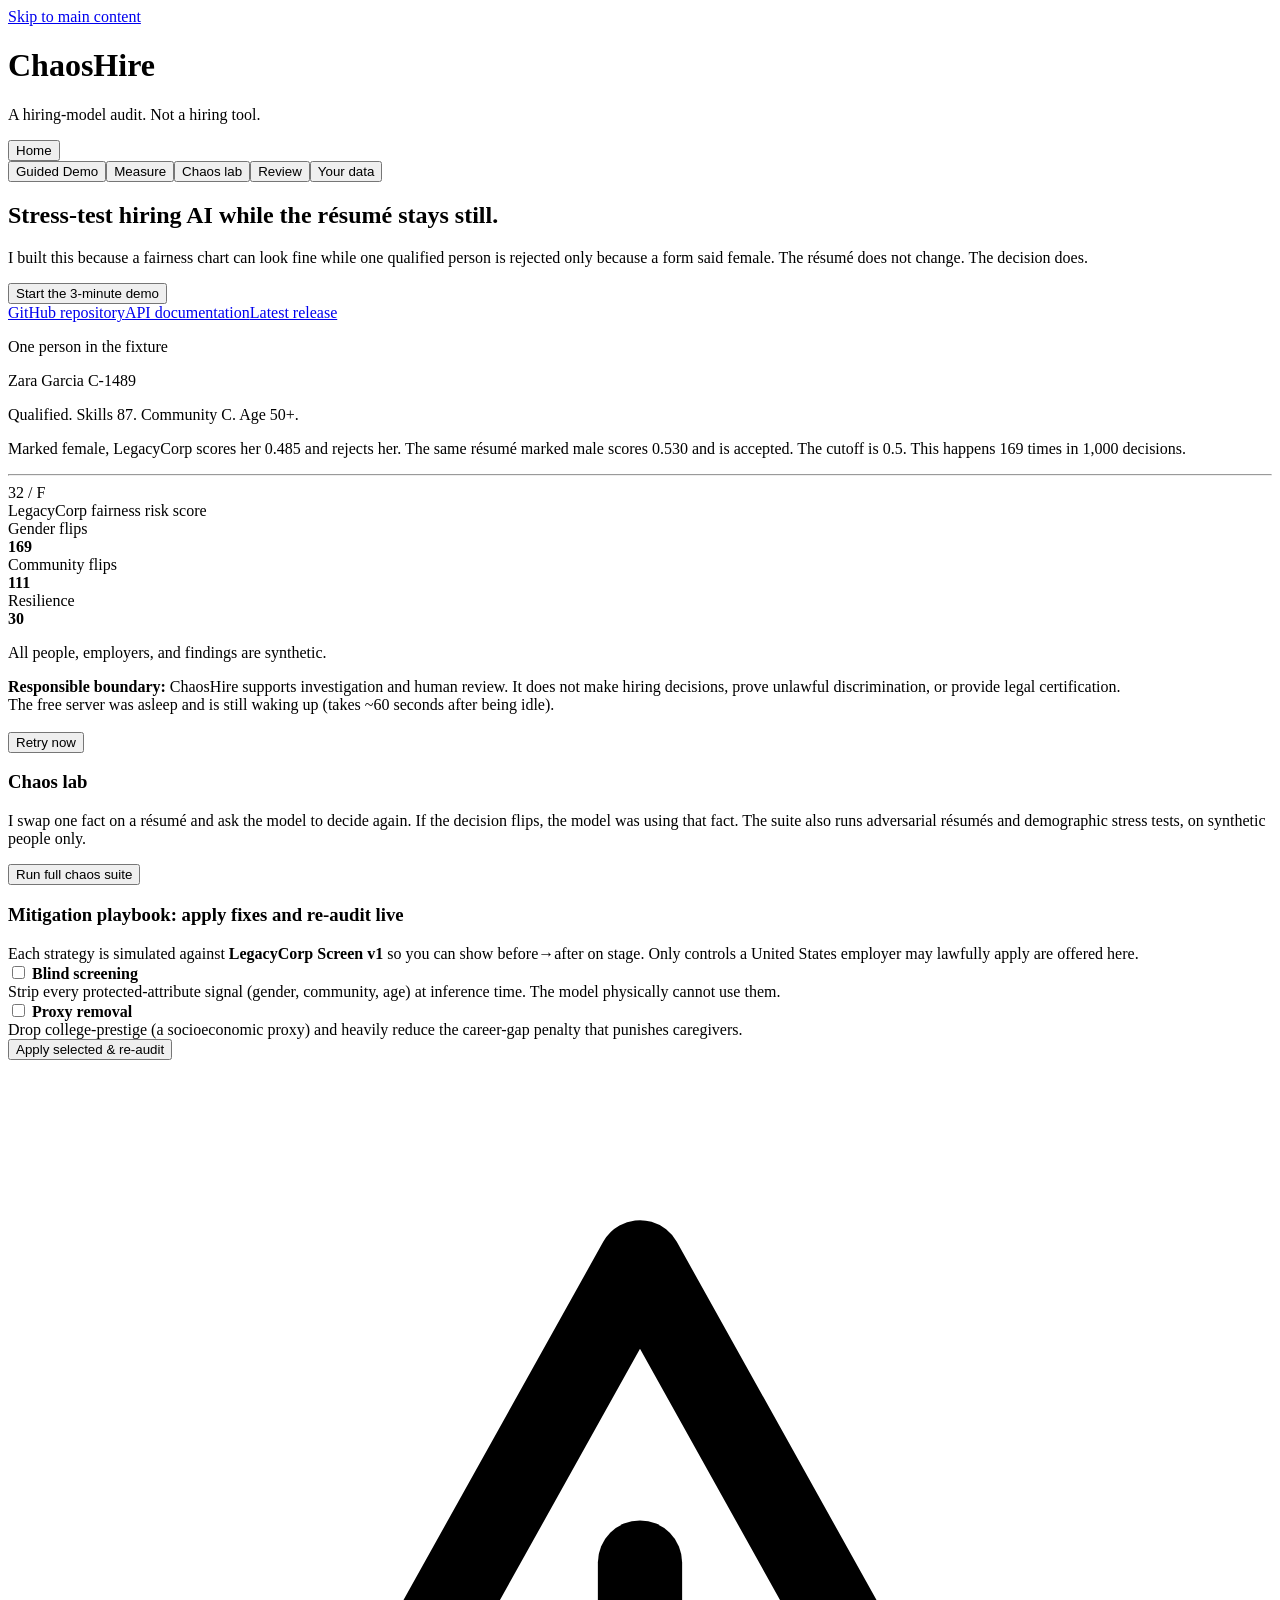
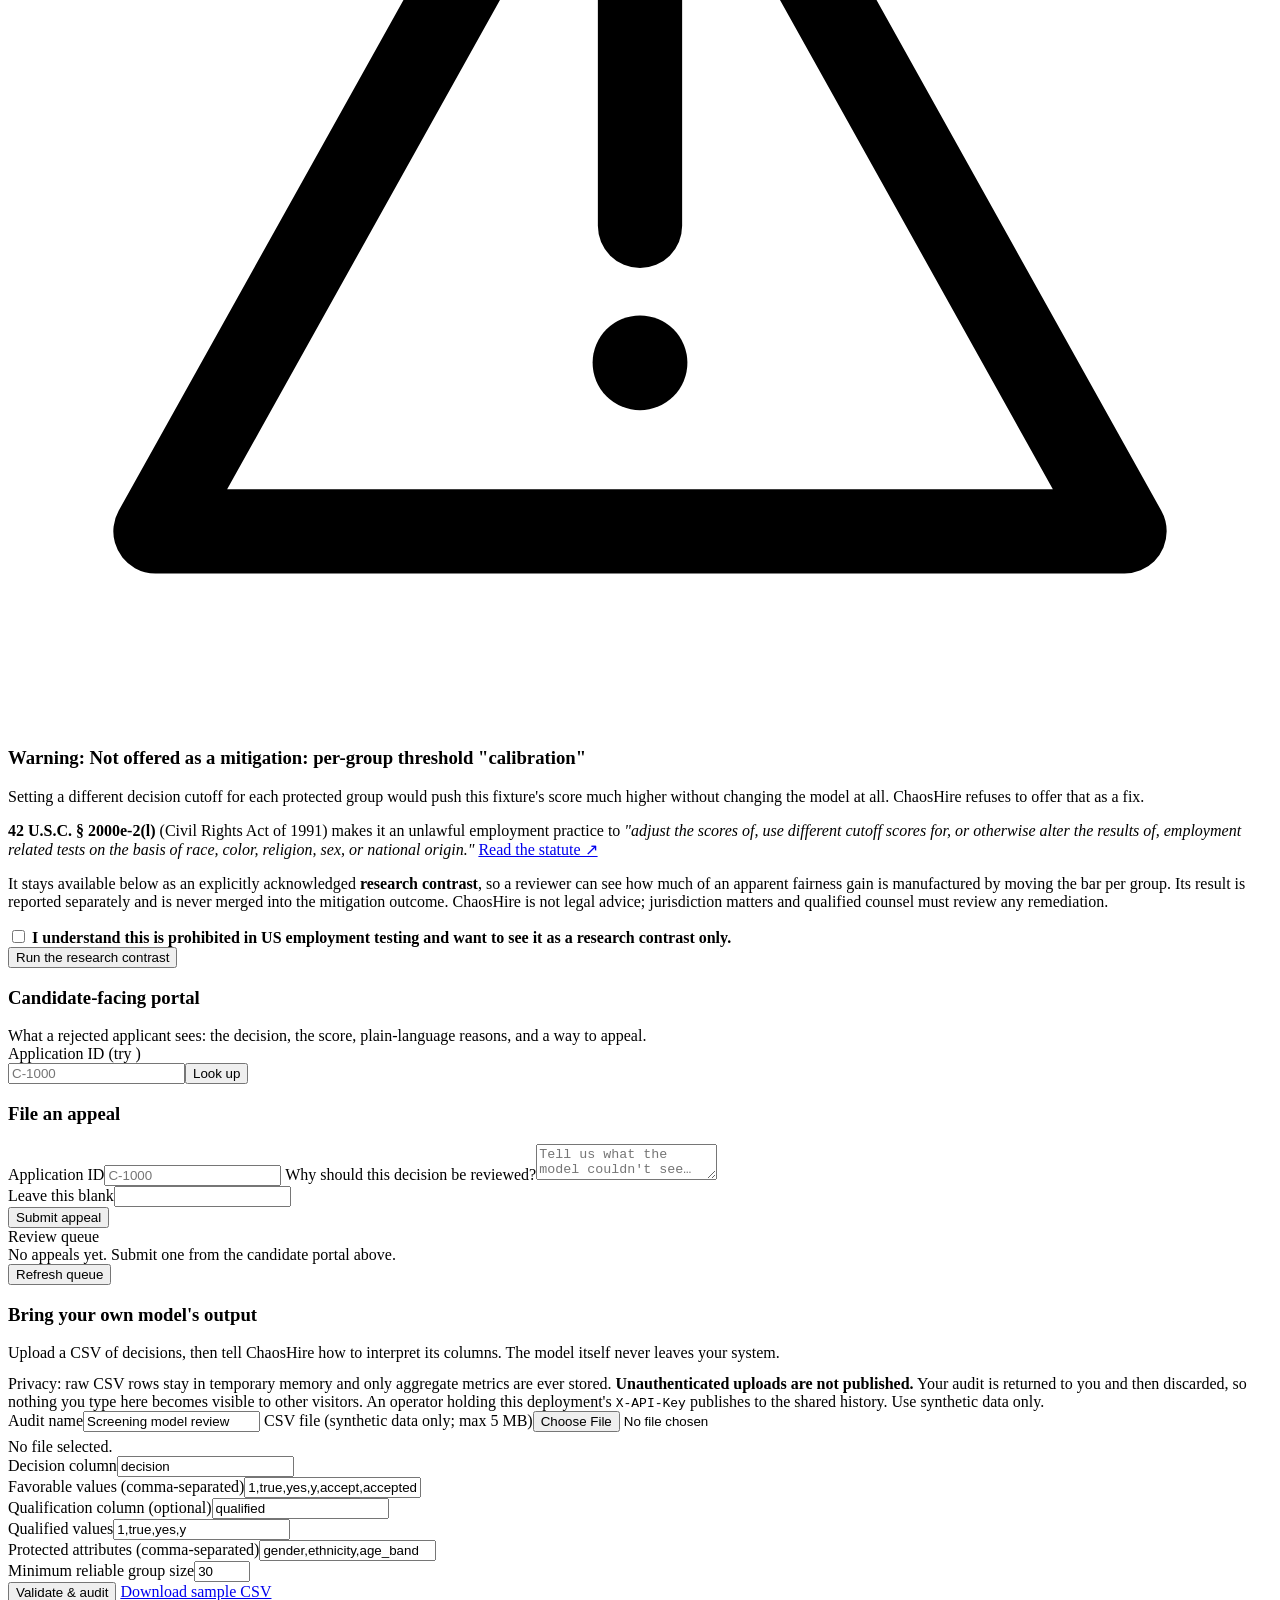
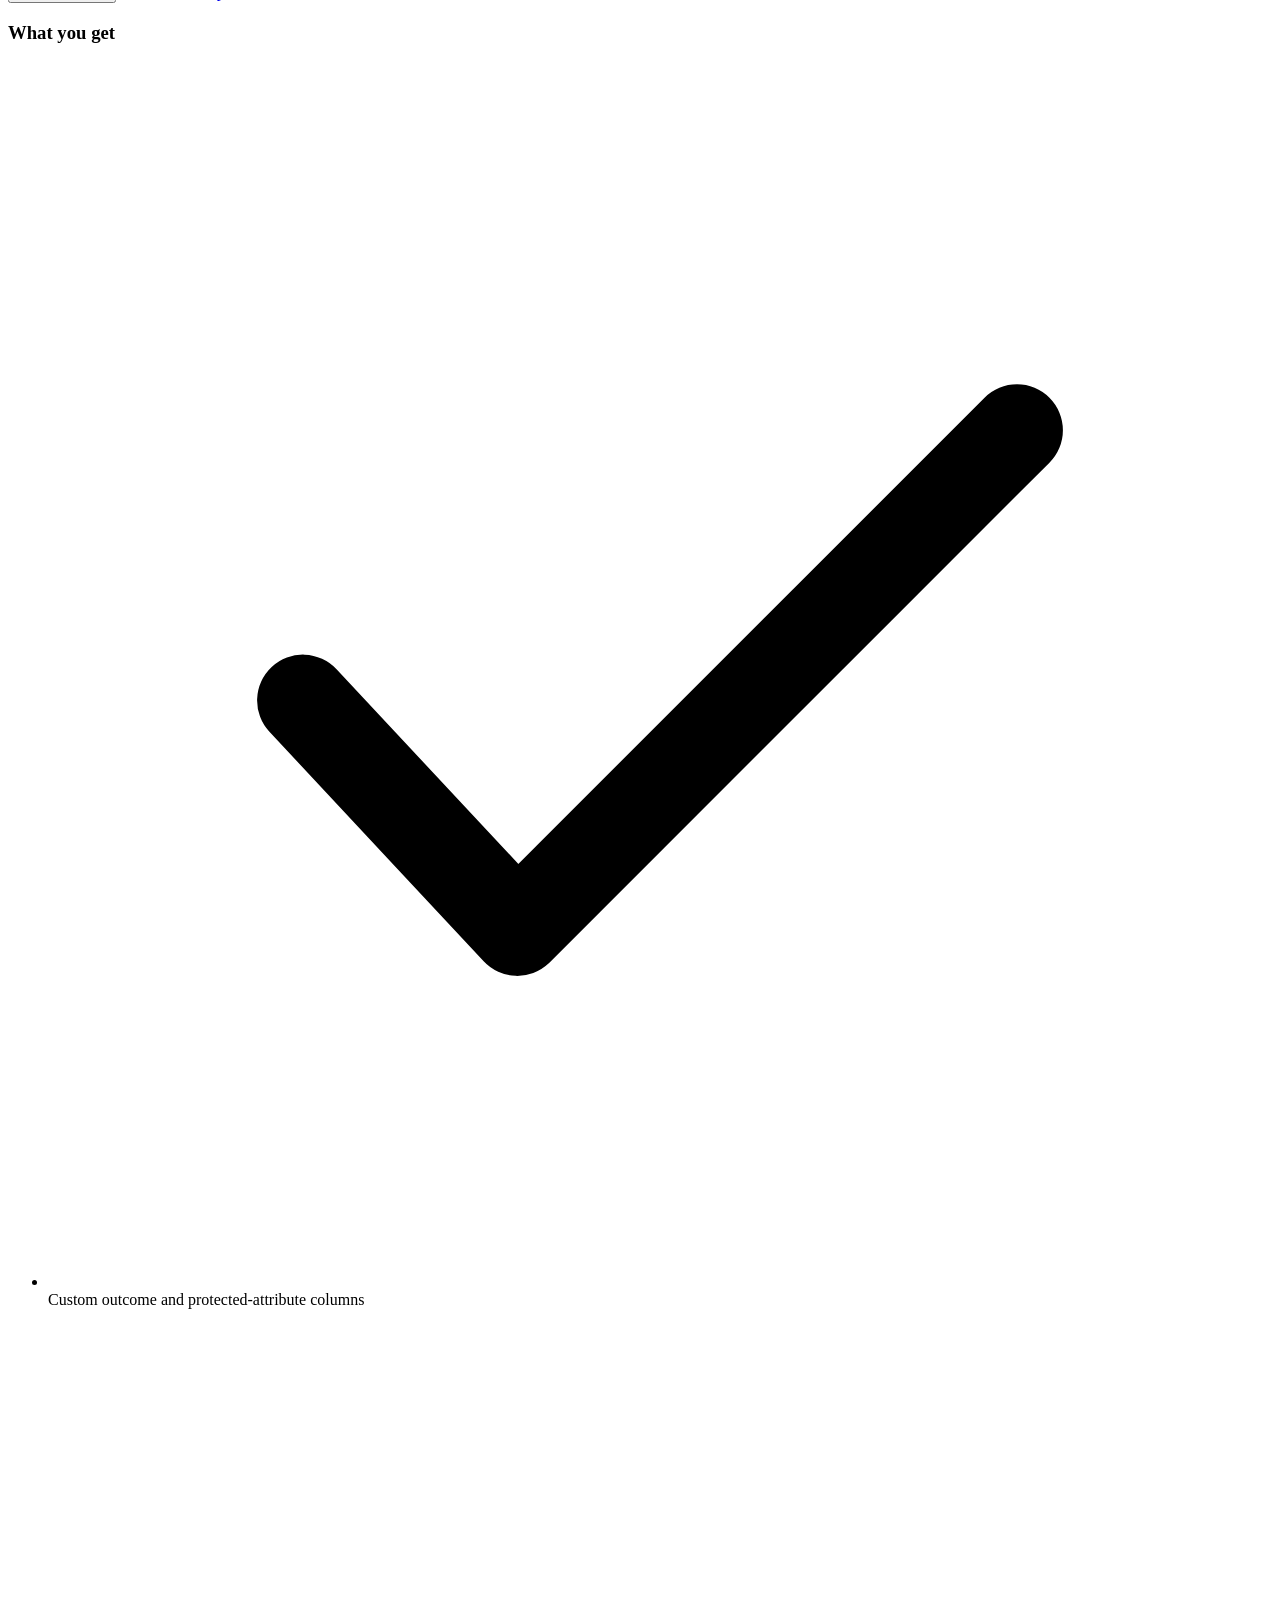
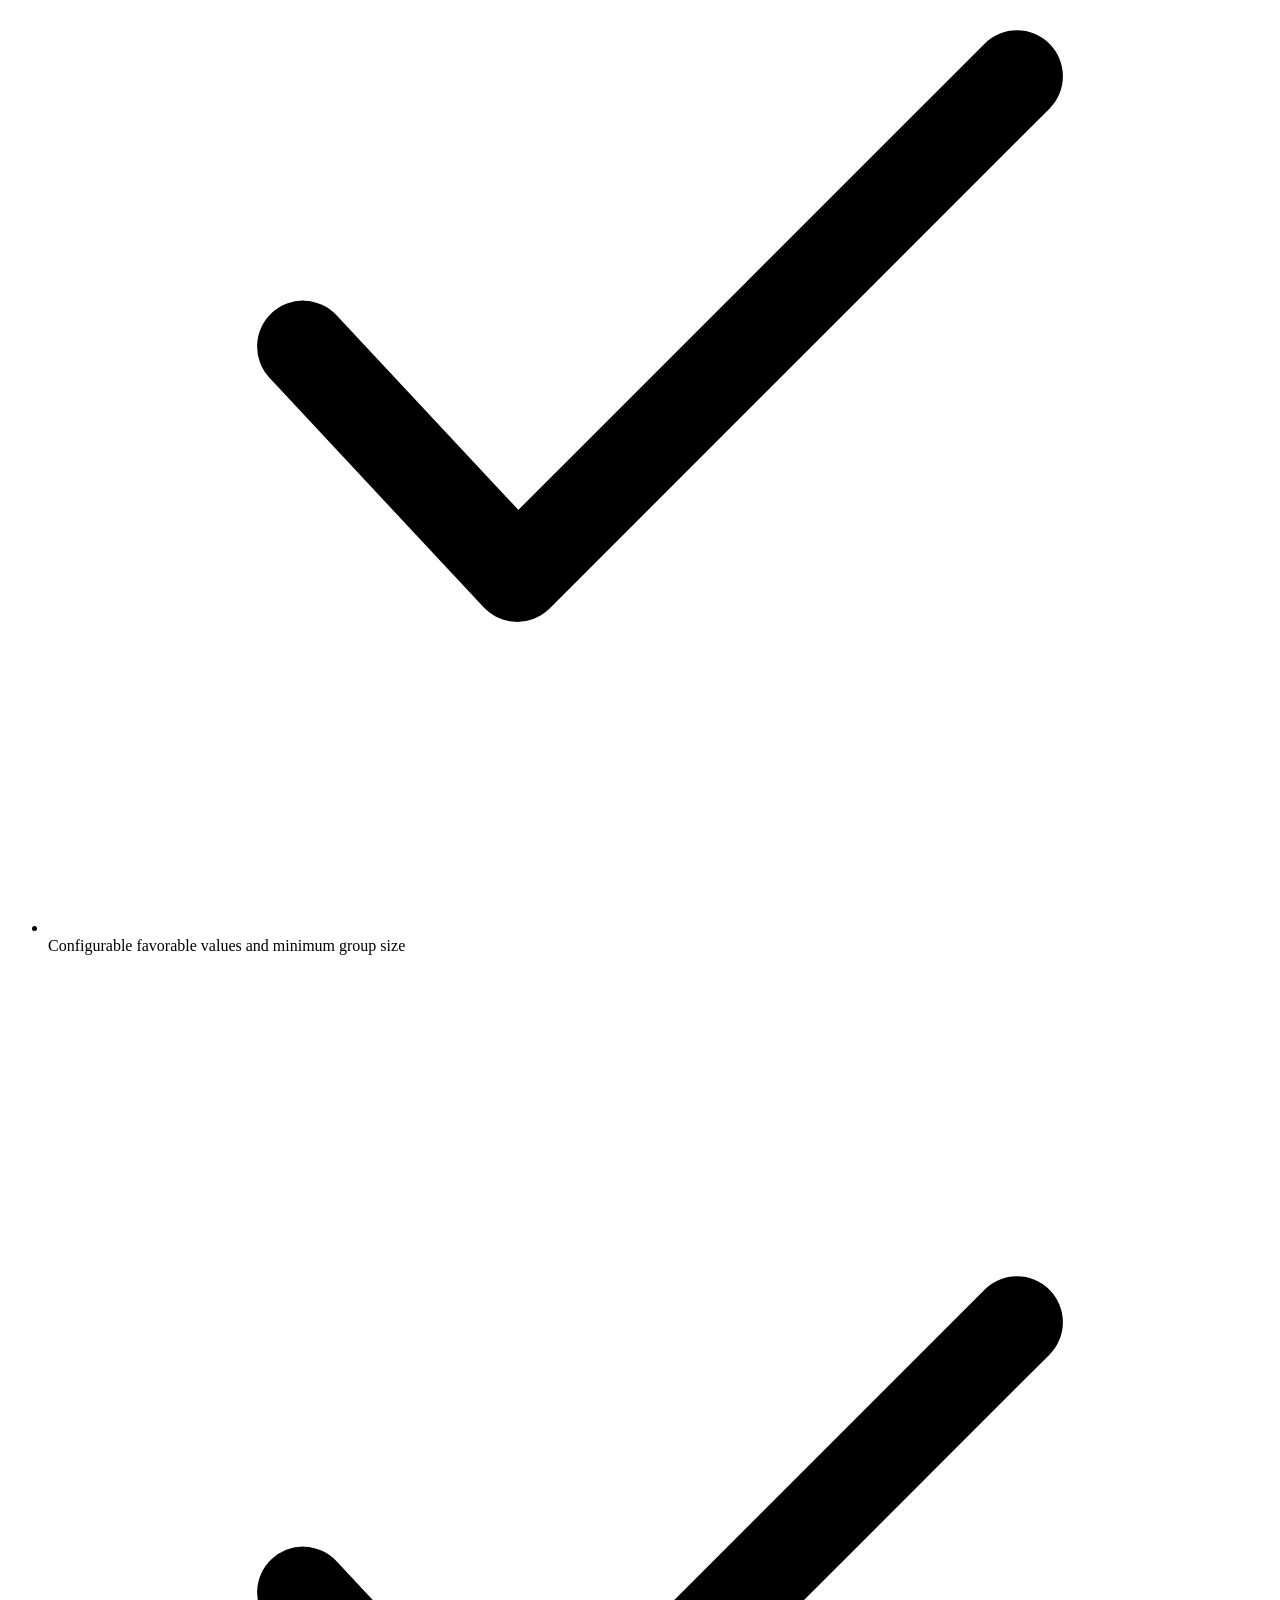
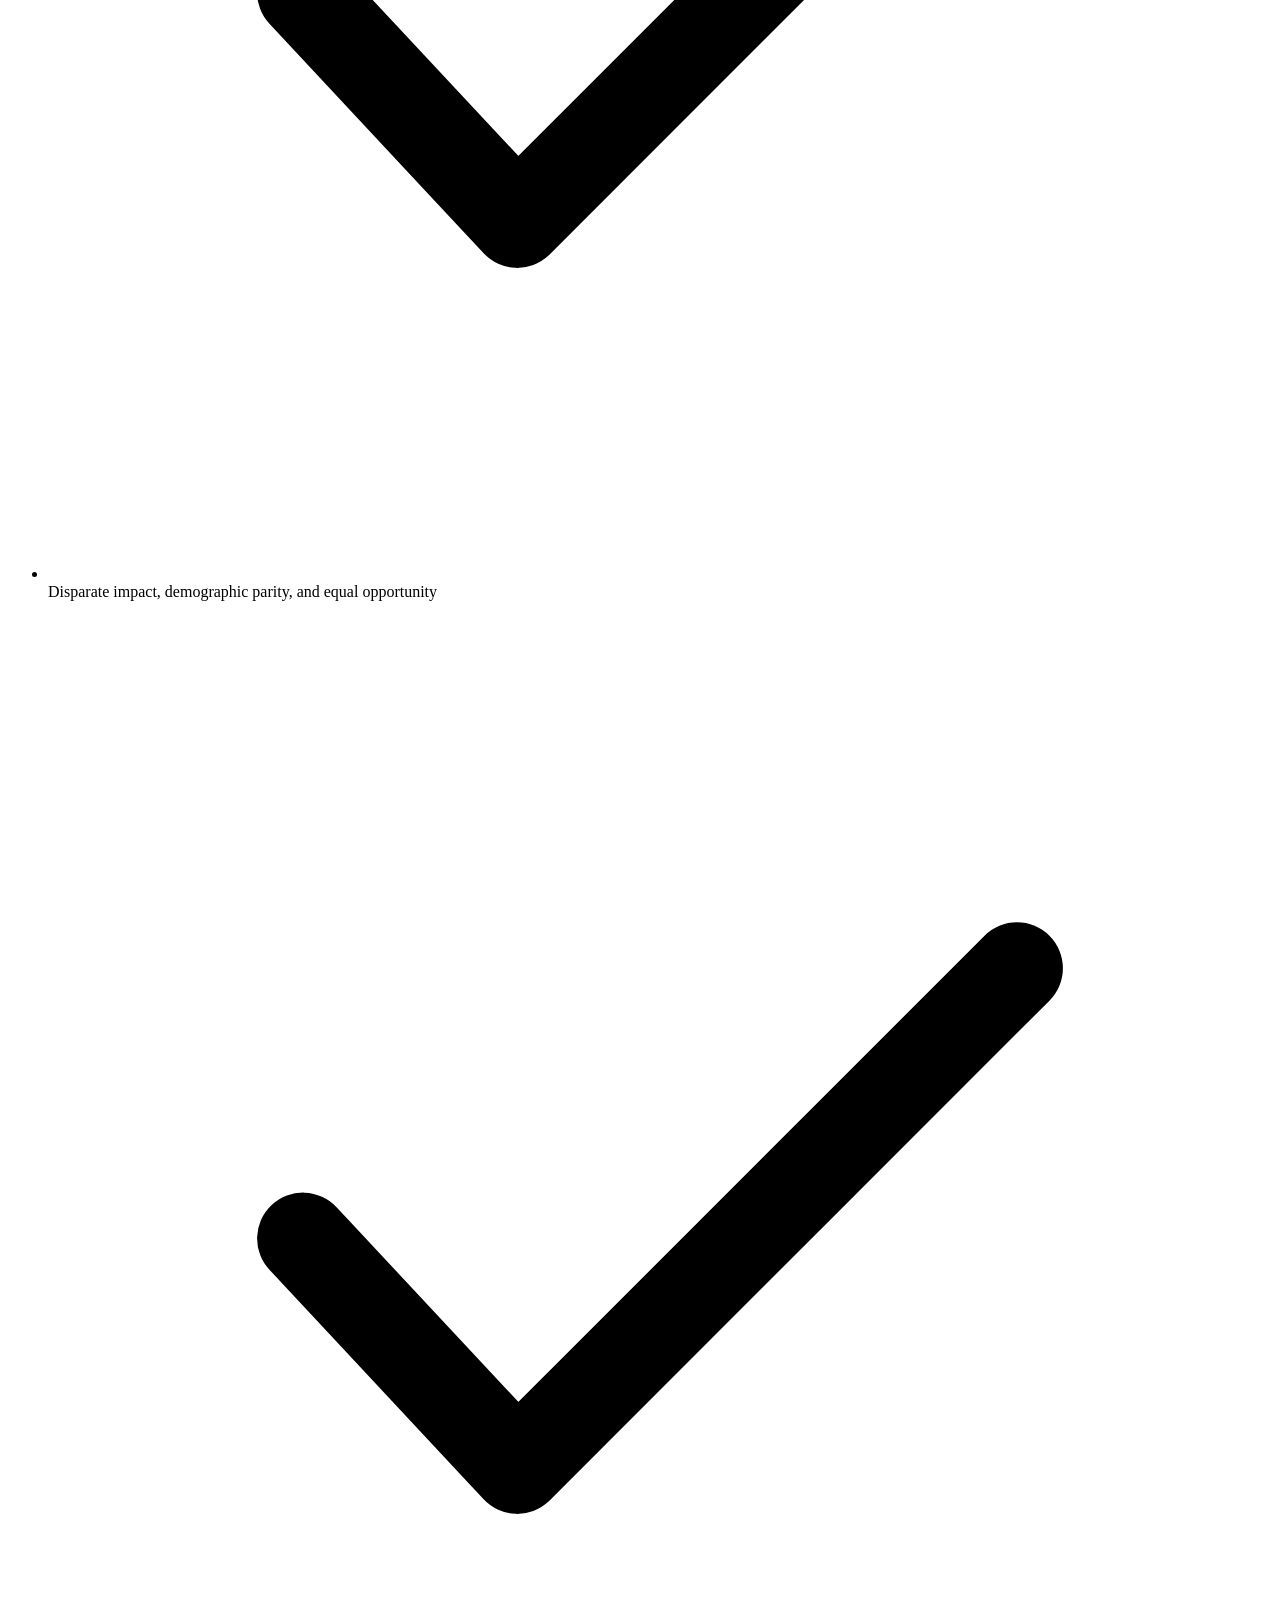
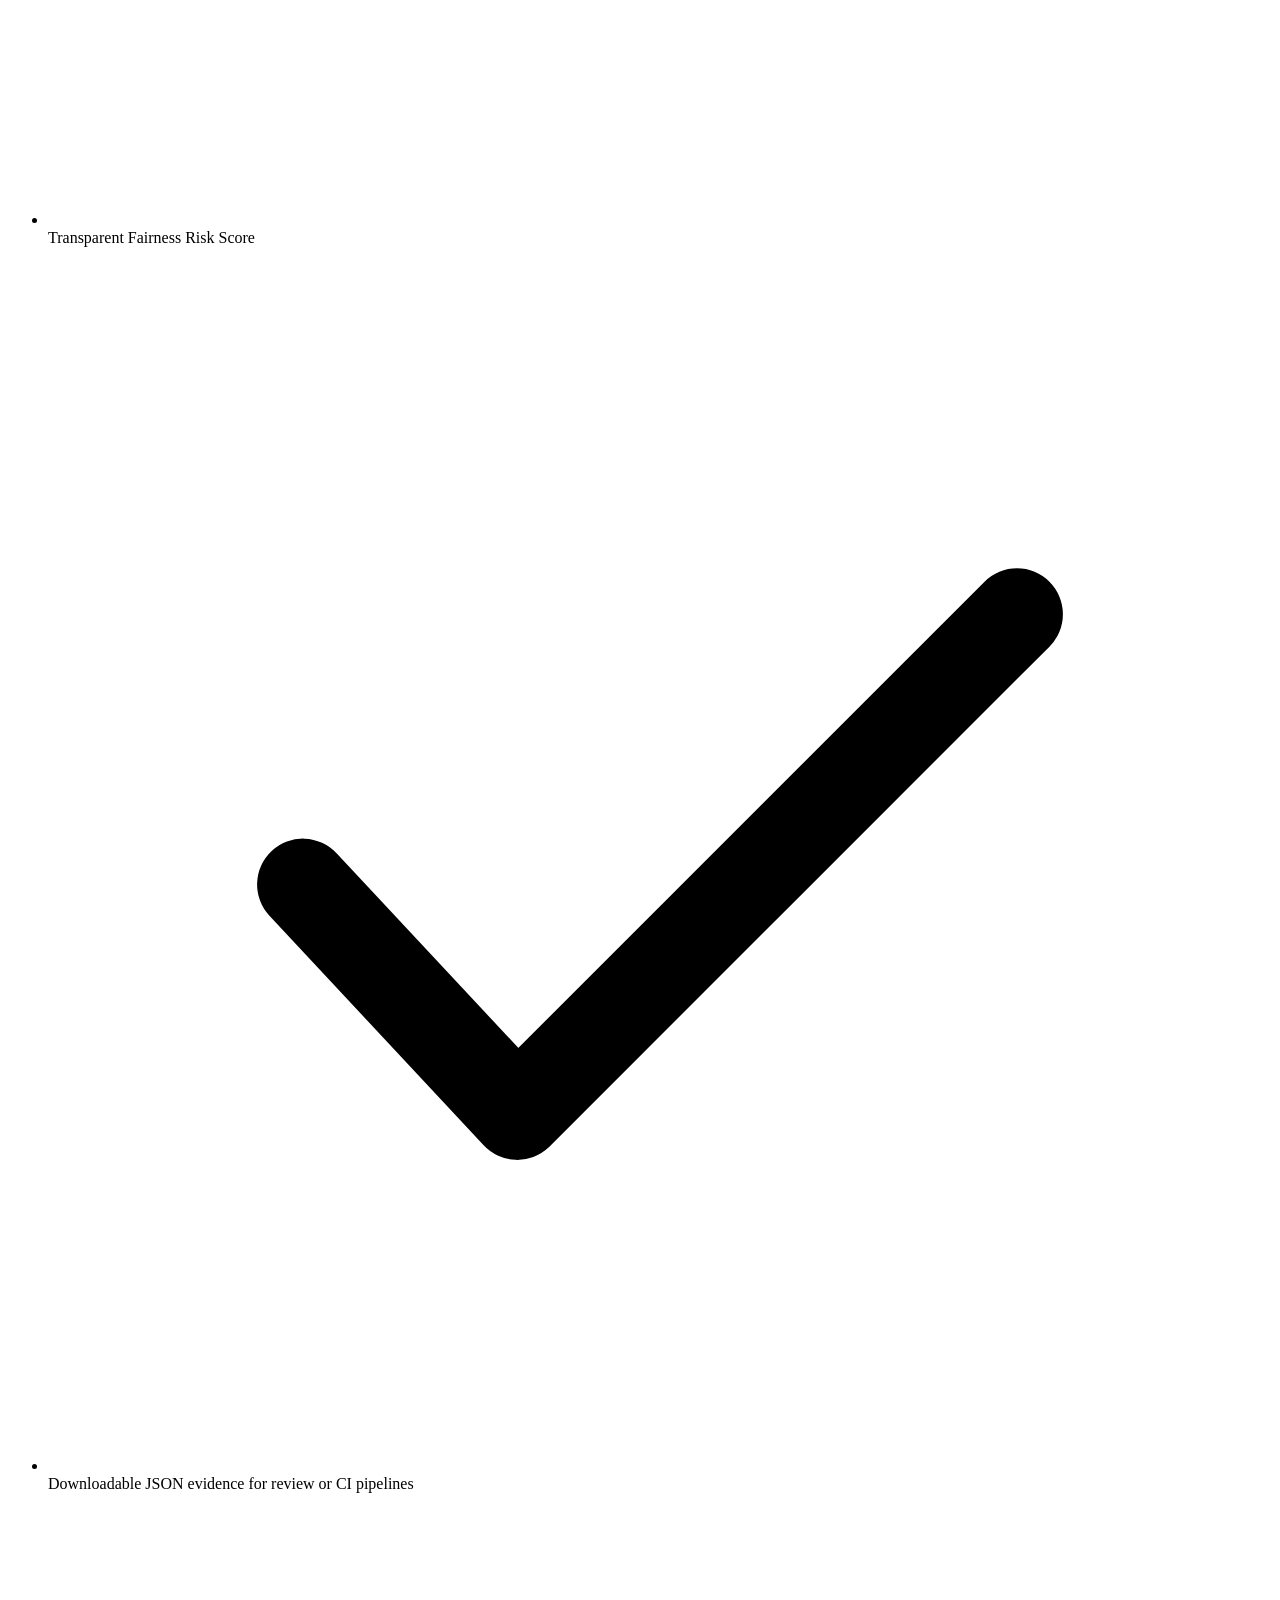
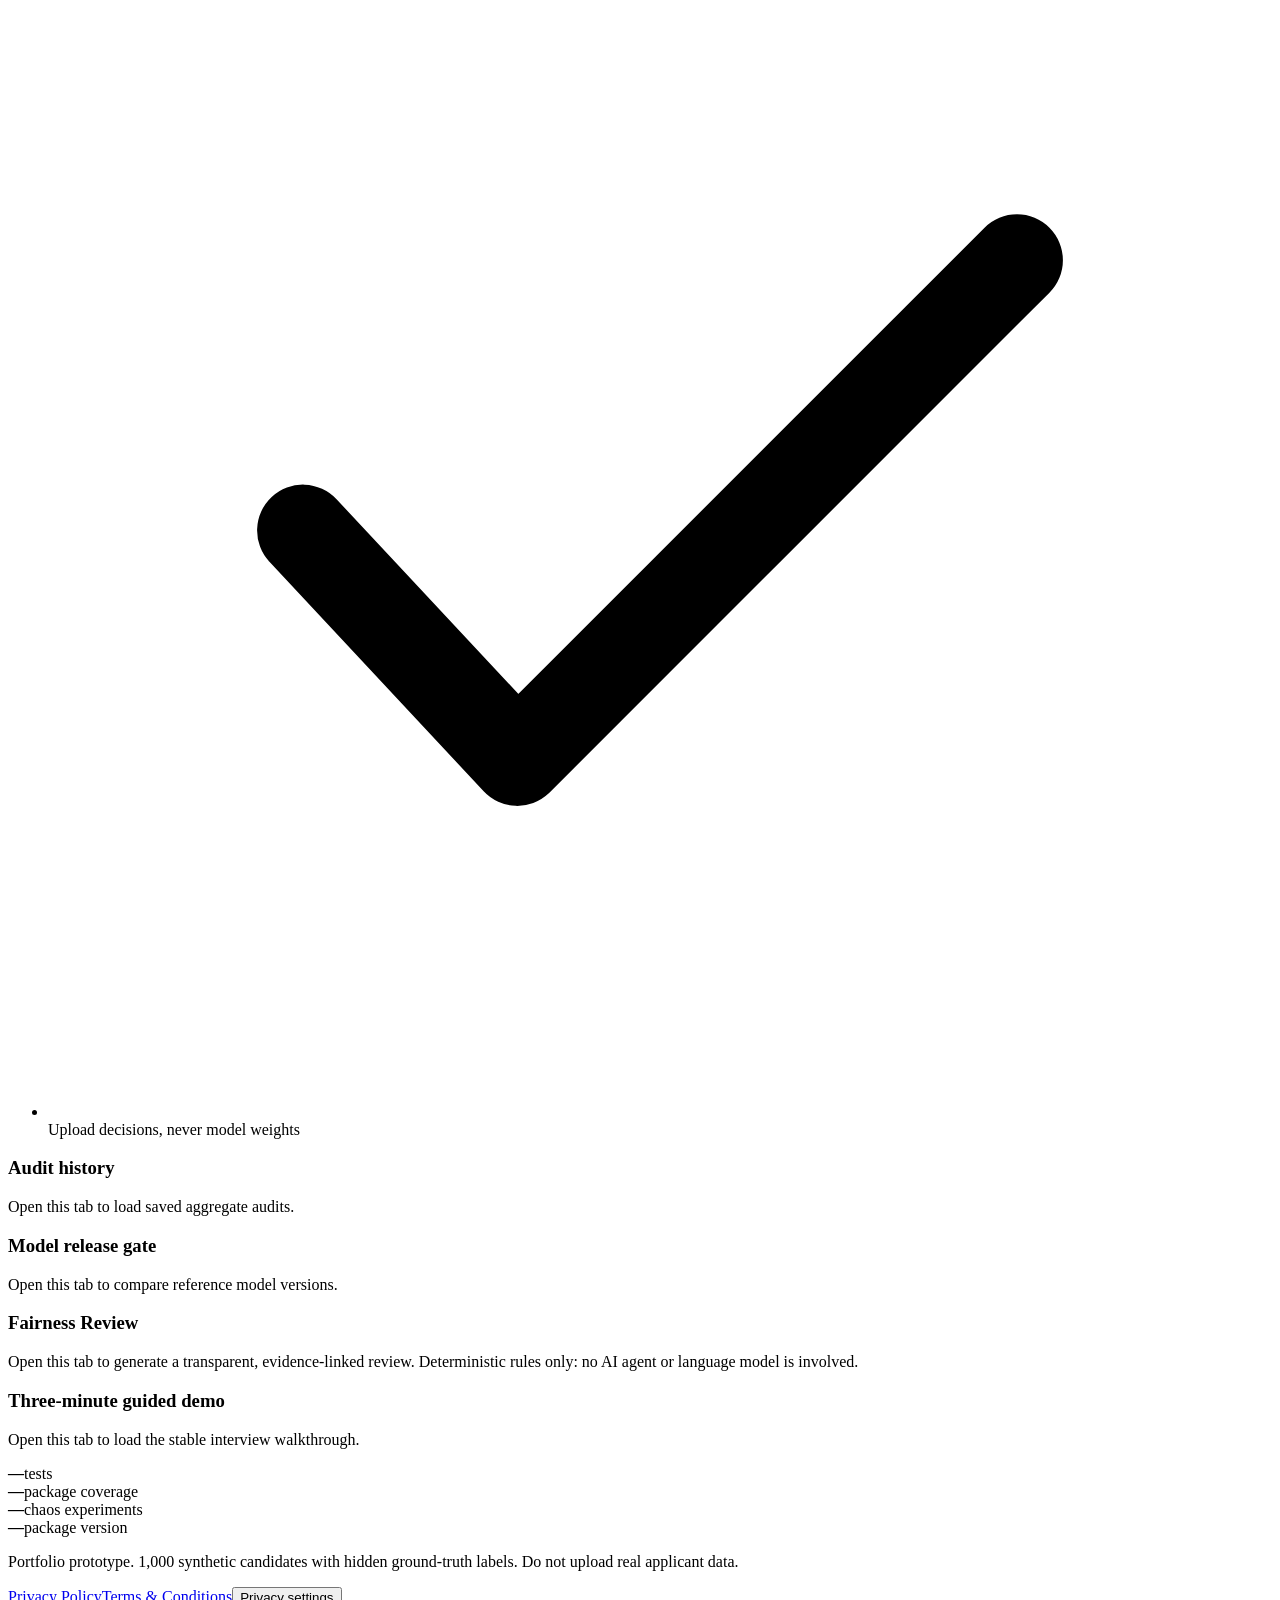
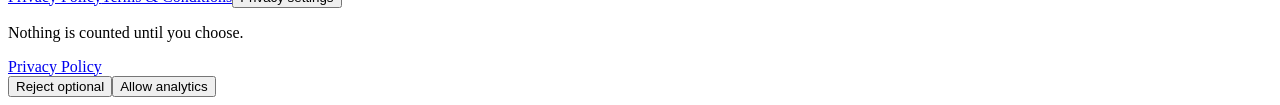
==== chaoshire/web/index.html @ e4531b5c "Put the three audit models above the navigation The LegacyCorp, MeritFirst, and TalentFit choices we" ====
<!doctype html>
<html lang="en">
<head>
<meta charset="utf-8">
<meta name="viewport" content="width=device-width, initial-scale=1, viewport-fit=cover">
<meta name="theme-color" content="#1c1714">
<title>ChaosHire | Stress-test hiring AI fairly</title>
<meta name="description" content="A synthetic hiring-model audit. Swap one fact on a résumé and see whether the decision flips.">
<link rel="canonical" href="__PUBLIC_ORIGIN__/">
<meta property="og:type" content="website">
<meta property="og:site_name" content="ChaosHire">
<meta property="og:url" content="__PUBLIC_ORIGIN__/">
<meta property="og:title" content="ChaosHire | Stress-test hiring AI fairly">
<meta property="og:description" content="A synthetic hiring-model audit. Same résumé, different decision.">
<meta property="og:image" content="__PUBLIC_ORIGIN__/social-preview.png">
<meta property="og:image:width" content="1200">
<meta property="og:image:height" content="630">
<meta property="og:image:alt" content="ChaosHire: stress-test hiring AI while the résumé stays still.">
<meta name="twitter:card" content="summary_large_image">
<meta name="twitter:title" content="ChaosHire | Stress-test hiring AI fairly">
<meta name="twitter:description" content="A synthetic hiring-model audit. Same résumé, different decision.">
<meta name="twitter:image" content="__PUBLIC_ORIGIN__/social-preview.png">
<meta name="twitter:image:alt" content="ChaosHire: stress-test hiring AI while the résumé stays still.">
<link rel="manifest" href="/manifest.webmanifest">
<link rel="icon" type="image/png" sizes="32x32" href="/icons/favicon-32.png">
<link rel="icon" type="image/png" sizes="192x192" href="/icons/icon-192.png">
<link rel="apple-touch-icon" href="/icons/icon-192.png">
<link rel="stylesheet" href="/static/chaoshire.css?v=__CSS_VERSION__">
</head>
<body>
<a class="skip" href="#main">Skip to main content</a>
<header>
  <div class="masthead-row">
    <div class="brand-block">
      <h1>ChaosHire</h1>
      <p class="tag">A hiring-model audit. Not a hiring tool.</p>
    </div>
    <button type="button" class="text-button" id="home-tab" data-t="welcome" aria-current="page">Home</button>
  </div>
</header>
<div class="audit-strip">
  <div class="modelsel" id="modelsel" role="group" aria-label="Audit model selector"></div>
</div>
<nav id="tabs" aria-label="Product sections"></nav>
<nav id="subnav" aria-label="Section" hidden></nav>
<main id="main" tabindex="-1">
  <h2 id="active-tab-heading" class="tab-heading hidden" aria-live="polite"></h2>
  <section id="tab-welcome">
    <div class="hero">
      <div class="hero-copy">
        <h2 class="hero-title">Stress-test hiring AI while the résumé stays still.</h2>
        <p class="lede">I built this because a fairness chart can look fine while one qualified person is rejected only because a form said female. The résumé does not change. The decision does.</p>
        <div class="hero-actions"><button type="button" class="btn" id="startdemo">Start the 3-minute demo</button></div>
        <div class="linkrow"><a href="https://github.com/dommetipavan26-tech/chaoshire" target="_blank" rel="noreferrer">GitHub repository</a><a href="/docs" target="_blank">API documentation</a><a href="https://github.com/dommetipavan26-tech/chaoshire/releases/latest" target="_blank" rel="noreferrer">Latest release</a></div>
      </div>
      <div class="hero-panel" role="group" aria-label="Synthetic model risk summary" aria-live="polite">
        <p class="entry-label">One person in the fixture</p>
        <p class="entry-name">Zara Garcia <span class="dim">C-1489</span></p>
        <p class="entry-meta">Qualified. Skills 87. Community C. Age 50+.</p>
        <p id="home-finding" class="entry-body">Marked female, LegacyCorp scores her 0.485 and rejects her. The same résumé marked male scores 0.530 and is accepted. The cutoff is 0.5. This happens 169 times in 1,000 decisions.</p>
        <hr class="hero-divider">
        <div id="home-score" class="hero-score">32 / F</div>
        <div id="home-model">LegacyCorp fairness risk score</div>
        <div class="grow"><span class="lbl">Gender flips</span><div class="bar badbar" id="home-gender-bar"><i></i></div><b id="home-gender">169</b></div>
        <div class="grow"><span class="lbl">Community flips</span><div class="bar badbar" id="home-community-bar"><i></i></div><b id="home-community">111</b></div>
        <div class="grow"><span class="lbl">Resilience</span><div class="bar badbar" id="home-resilience-bar"><i></i></div><b id="home-resilience">30</b></div>
        <p class="dim hero-footnote">All people, employers, and findings are synthetic.</p>
      </div>
    </div>
    <div class="card card-mt-lg responsibility-card"><b>Responsible boundary:</b> ChaosHire supports investigation and human review. It does not make hiring decisions, prove unlawful discrimination, or provide legal certification.</div>
  </section>
  <section id="tab-overview" class="hidden" aria-live="polite"><p class="dim overview-loading">Waking up the server. The free tier can take about 60 seconds on the first load.</p></section>
  <section id="tab-chaos" class="hidden"></section>
  <section id="tab-filtered" class="hidden"></section>
  <section id="tab-mitigations" class="hidden"></section>
  <section id="tab-appeals" class="hidden"></section>
  <section id="tab-upload" class="hidden"></section>
  <section id="tab-history" class="hidden"></section>
  <section id="tab-compare" class="hidden"></section>
  <section id="tab-agent" class="hidden" aria-live="polite"></section>
  <section id="tab-demo" class="hidden" aria-live="polite"></section>
</main>
<footer>
  <div class="proof" id="proof"><div class="card"><b id="proof-tests">—</b><span class="dim">tests</span></div><div class="card"><b id="proof-coverage">—</b><span class="dim">package coverage</span></div><div class="card"><b id="proof-experiments">—</b><span class="dim">chaos experiments</span></div><div class="card"><b id="proof-version">—</b><span class="dim">package version</span></div></div>
  <p>Portfolio prototype. 1,000 synthetic candidates with hidden ground-truth labels. Do not upload real applicant data.</p>
  <div class="footer-links"><a href="/privacy">Privacy Policy</a><a href="/terms">Terms &amp; Conditions</a><button type="button" class="text-button" id="privacy-settings">Privacy settings</button></div>
</footer>
<section class="consent-banner" id="consent-banner" aria-label="Optional analytics preference" hidden>
  <p>Nothing is counted until you choose.</p>
  <a class="consent-link" href="/privacy">Privacy Policy</a>
  <div class="consent-actions"><button type="button" class="btn ghost" id="reject-analytics">Reject optional</button><button type="button" class="btn" id="allow-analytics">Allow analytics</button></div>
</section>
<script>
let META=null, MODEL='legacy', LAST_UPLOAD=null;
const $=s=>document.querySelector(s);
const jget=async(u)=>{let err;for(let i=0;i<4;i++){try{const r=await fetch(u);if(r.ok)return r.json();
  // A 4xx is the server explaining itself, not a transient failure: return the
  // body immediately instead of retrying for ~14s before showing the message.
  if(r.status<500){try{return await r.json();}catch(_){return {error:'HTTP '+r.status};}}
  err=new Error('HTTP '+r.status);}catch(e){if(e instanceof SyntaxError)return {error:'Unexpected response from the server.'};err=e;}
  if(i===3)break;await new Promise(s=>setTimeout(s,1400*(i+1)));}throw err;};
const jpost=async(u,b)=>{const r=await fetch(u,{method:'POST',headers:{'Content-Type':'application/json'},body:JSON.stringify(b)});try{return await r.json();}catch(_){return {error:'HTTP '+r.status};}};
// One place that turns any FastAPI/pydantic/service error shape into a string.
const problemOf=r=>r&&(r.error||(r.detail?(typeof r.detail==='string'?r.detail:Array.isArray(r.detail)?r.detail.map(d=>d.msg||JSON.stringify(d)).join('; '):JSON.stringify(r.detail)):null));
const pc=x=>(x*100).toFixed(1)+'%';
const pval=x=>x<.0001?'p < 0.0001':`p = ${Number(x).toFixed(4)}`;
// Escapes the five characters that matter in BOTH text and attribute contexts.
// Attribute values in this page are double-quoted, so an unescaped '"' used to
// break straight out of e.g. title="${esc(g.group)}" on the intersections card,
// where g.group is built from uploaded CSV cell values. The nonce-based CSP no
// longer allows 'unsafe-inline', so this is defence in depth, not the only wall.
const esc=s=>String(s??'').replace(/[&<>"'`]/g,c=>({'&':'&amp;','<':'&lt;','>':'&gt;','"':'&quot;',"'":'&#39;','`':'&#96;'}[c]));
const gchar={M:'Male',F:'Female',NB:'Non-binary'},geth={G1:'Community A',G2:'Community B',G3:'Community C'};
const attrTitle={gender:'Gender',ethnicity:'Ethnicity / Community',age_band:'Age band'};
const glabel=(a,v)=>a==='gender'?(gchar[v]||v):a==='ethnicity'?(geth[v]||v):v;
const chipFor=(ok,label)=>ok===null?`<span class="chip warn">${label}: n/a</span>`:`<span class="chip ${ok?'ok':'bad'}">${label}</span>`;
const gradeColor=g=>({A:'var(--txt)',B:'var(--txt)',C:'var(--amber)',D:'var(--amber)',F:'var(--rose)'}[g]||'var(--txt)');
const vChip=v=>`<span class="chip ${v==='PASS'?'ok':v==='WARN'?'warn':'bad'}">${esc(v==='PASS'?'Pass':v==='FAIL'?'Fail':v)}</span>`;
const svg=d=>`<svg class="ico" viewBox="0 0 24 24" aria-hidden="true" focusable="false">${d}</svg>`;
const ICO_WARN=svg('<path d="M12 3.5 2.8 20h18.4L12 3.5z" fill="none" stroke="currentColor" stroke-width="1.6" stroke-linejoin="round"/><path d="M12 9.2v5" stroke="currentColor" stroke-width="1.6" stroke-linecap="round"/><circle cx="12" cy="16.8" r=".9" fill="currentColor"/>');
const ICO_CHECK=svg('<path d="M5 12.5 9.2 17 19 7.2" fill="none" stroke="currentColor" stroke-width="1.8" stroke-linecap="round" stroke-linejoin="round"/>');
const WARN=`<span class="warn-mark">${ICO_WARN}<span class="sr">Warning: </span></span>`;

// Apply data-style="" attributes via CSSOM after innerHTML, so the CSP can
// forbid style-src 'unsafe-inline'. Only attribute-based inline styles are
// blocked; element.style.cssText assignments are unrestricted.
function applyDataStyles(root){
  (root||document).querySelectorAll('[data-style]').forEach(el=>{
    el.style.cssText=el.getAttribute('data-style');
    el.removeAttribute('data-style');
  });
}

// Section names kept for the packaged page and the analytics allowlist.
// "Guided Demo" and "Fairness Review" are the names the product ships with.
const SECTIONS=['welcome','overview','chaos','filtered','mitigations','appeals','upload','history','compare','agent','demo'];
const SECTION_LABEL={
  welcome:'Home',overview:'Fairness Dashboard',chaos:'Chaos lab',filtered:'Who got filtered out',
  mitigations:'Mitigations',appeals:'Appeals Portal',upload:'Upload Your Model',history:'Audit history',
  compare:'Release gate',agent:'Fairness Review',demo:'Guided Demo'
};
const GROUPS=[
  {id:'demo',label:'Guided Demo',sections:['demo']},
  {id:'measure',label:'Measure',sections:['overview','filtered']},
  {id:'chaos',label:'Chaos lab',sections:['chaos']},
  {id:'review',label:'Review',sections:['mitigations','appeals','agent','compare']},
  {id:'data',label:'Your data',sections:['upload','history']}
];
let currentSection='welcome';
function resolveSection(id){
  const group=GROUPS.find(g=>g.id===id);
  return group?group.sections[0]:id;
}
function renderNav(){
  $('#tabs').innerHTML=GROUPS.map(g=>`<button type="button" data-t="${esc(g.id)}">${esc(g.label)}</button>`).join('');
}
function renderSubnav(section){
  const nav=$('#subnav');
  const group=GROUPS.find(g=>g.sections.includes(section));
  if(!group||group.sections.length<2){nav.hidden=true;nav.innerHTML='';return;}
  nav.hidden=false;
  nav.innerHTML=group.sections.map(id=>`<button type="button" data-t="${esc(id)}" class="${id===section?'on':''}" aria-current="${id===section?'page':'false'}">${esc(SECTION_LABEL[id])}</button>`).join('');
}
renderNav();
// No third-party analytics or cookies. Persist only the user's choice locally;
// send an allowlisted section name to our own API after an explicit opt-in.
const CONSENT_KEY='chaoshire-analytics-consent-v1';
let analyticsConsent='';
try{analyticsConsent=localStorage.getItem(CONSENT_KEY)||'';}catch(_){}
function trackPage(page){
  if(analyticsConsent!=='yes'||!SECTIONS.includes(page))return;
  fetch('/api/analytics/view',{method:'POST',headers:{'Content-Type':'application/json'},
    body:JSON.stringify({page}),credentials:'omit',keepalive:true}).catch(()=>{});
}
function chooseAnalytics(choice){
  analyticsConsent=choice;
  try{localStorage.setItem(CONSENT_KEY,choice);}catch(_){}
  $('#consent-banner').hidden=true;
  if(choice==='yes')trackPage(currentSection);
}
$('#allow-analytics').addEventListener('click',()=>chooseAnalytics('yes'));
$('#reject-analytics').addEventListener('click',()=>chooseAnalytics('no'));
$('#privacy-settings').addEventListener('click',()=>{
  analyticsConsent='';
  try{localStorage.removeItem(CONSENT_KEY);}catch(_){}
  $('#consent-banner').hidden=false;
  $('#consent-banner').scrollIntoView({block:'center'});
  $('#reject-analytics').focus();
});
$('#consent-banner').hidden=analyticsConsent==='yes'||analyticsConsent==='no';
if(analyticsConsent==='yes')trackPage('welcome');
function showTab(id){
  const section=resolveSection(id);
  if(!SECTIONS.includes(section))return;
  currentSection=section;
  const group=GROUPS.find(g=>g.sections.includes(section));
  document.querySelectorAll('#tabs button').forEach(x=>{
    const on=!!group&&x.dataset.t===group.id;
    x.classList.toggle('on',on);
    x.setAttribute('aria-current',on?'true':'false');
  });
  const home=$('#home-tab');
  if(home){
    const on=section==='welcome';
    home.classList.toggle('on',on);
    home.setAttribute('aria-current',on?'page':'false');
  }
  renderSubnav(section);
  SECTIONS.forEach(tab=>$('#'+'tab-'+tab).classList.toggle('hidden',tab!==section));
  const heading=$('#active-tab-heading');
  heading.textContent=section==='welcome'?'':(SECTION_LABEL[section]||'');
  heading.classList.toggle('hidden',section==='welcome');
  if(section==='filtered')loadFiltered();
  if(section==='history')loadHistory();
  if(section==='compare')loadComparison();
  if(section==='agent')loadAgent();
  if(section==='demo')loadDemo();
  trackPage(section);
  $('#main').focus({preventScroll:true});
}
document.body.addEventListener('click',e=>{
  const b=e.target.closest('button[data-t]');
  if(b)showTab(b.dataset.t);
});
$('#tab-welcome').addEventListener('click',e=>{if(e.target.id==='startdemo')showTab('demo');});

// Deterministic fixture results, mirrored by tests/core/test_metrics.py and
// tests/core/test_trained_model.py. If these drift, the tests fail first.
const HOME_MODELS={
  legacy:{name:'LegacyCorp',score:'32 / F',grade:'F',role:'Biased vendor screen',gender:169,genderWidth:84.5,community:111,communityWidth:55.5,resilience:30,
    finding:'Marked female, LegacyCorp scores her 0.485 and rejects her. The same résumé marked male scores 0.530 and is accepted. The cutoff is 0.5. This happens 169 times in 1,000 decisions.'},
  fair:{name:'MeritFirst',score:'84 / B',grade:'B',role:'Skills-only reference',gender:0,genderWidth:0,community:0,communityWidth:0,resilience:100,
    finding:'The same résumé does not flip under MeritFirst. Gender flips: 0. Community flips: 0. Resilience 100. Fairness risk score 84 / B. Skills-only scoring removes this particular failure. It is a reference, not a claim that hiring is solved.'},
  trained:{name:'TalentFit',score:'66 / C',grade:'C',role:'Trained, proxies kept',gender:0,genderWidth:0,community:0,communityWidth:0,resilience:100,
    finding:'TalentFit keeps her decision when gender is swapped. Gender flips: 0. Resilience 100. It still fails the four-fifths rule: disparate impact 0.78. Score 66 / C. Withholding the gender column did not make the decisions blind.'}
};
function renderHomeModel(){
  const d=HOME_MODELS[MODEL], risky=MODEL==='legacy';
  $('#home-score').textContent=d.score;$('#home-score').style.color=gradeColor(d.grade);
  $('#home-model').textContent=`${d.name} fairness risk score`;
  $('#home-gender').textContent=d.gender;$('#home-community').textContent=d.community;$('#home-resilience').textContent=d.resilience;
  const finding=$('#home-finding');
  if(finding)finding.textContent=d.finding;
  [['#home-gender-bar',d.genderWidth,risky],['#home-community-bar',d.communityWidth,risky],['#home-resilience-bar',d.resilience,d.resilience<80]].forEach(([id,width,bad])=>{const bar=$(id);bar.classList.toggle('badbar',bad);bar.querySelector('i').style.width=width+'%';});
}
function renderModelSel(){
  $('#modelsel').innerHTML=META.models.map(m=>{
    const d=HOME_MODELS[m.id]||{name:m.title,score:'',grade:'',role:''};
    const version=m.title.startsWith(d.name+' ')?m.title.slice(d.name.length+1):'';
    const shown=version?d.name:m.title;
    return `<button type="button" class="mbtn ${m.id===MODEL?'on':''}" data-m="${esc(m.id)}" data-grade="${esc(d.grade)}" aria-pressed="${m.id===MODEL}"><span class="mname"><span class="mshort">${esc(shown)}</span>${version?` <span class="mver">${esc(version)}</span>`:''}</span><span class="mgrade">${esc(d.score)}</span><span class="mrole">${esc(d.role||'')}</span><span class="mcheck" aria-hidden="true">${m.id===MODEL?ICO_CHECK:''}</span></button>`;
  }).join('');
}
$('#modelsel').addEventListener('click',e=>{const b=e.target.closest('button');if(!b)return;MODEL=b.dataset.m;renderModelSel();renderHomeModel();
  loadOverview();$('#tab-chaos').innerHTML=chaosIntro();$('#tab-filtered').innerHTML='<p class="dim">Open this tab to load…</p>';$('#tab-mitigations').innerHTML=mitHTML();});

/* ---------------- OVERVIEW ---------------- */
async function loadOverview(dataset='demo'){
  // An unauthenticated upload is returned to the uploader and never published to
  // the shared slot, so render it from the response the page already holds.
  const a=(dataset==='uploaded'&&LAST_UPLOAD)?LAST_UPLOAD:await jget(`/api/audit?model=${encodeURIComponent(MODEL)}&dataset=${encodeURIComponent(dataset)}`);
  const s=$('#tab-overview');
  if(a.error){s.innerHTML=`<div class="err">${esc(a.error)}</div>`;return;}
  const c=a.certificate, col=gradeColor(c.grade), assessable=c.assessable!==false;
  const fullBasis=c.comparable_with_full_basis!==false;
  const ring=`<div class="grade-ring">
    <div class="grade-ring-inner">
    <b data-style="color:${col}">${assessable?c.total:'N/A'}</b><small>${assessable?`Grade ${esc(c.grade)}`:'Not assessable'}</small></div></div>`;
  // Scores measured without ground-truth labels rest on strictly less evidence.
  // Say so next to the grade instead of letting two bases look interchangeable.
  const basisChip=assessable?`<span class="chip ${fullBasis?'ok':'warn'}" title="${esc(c.basis_note||'')}">${fullBasis?'full basis':'selection-rate basis only'}</span>`:'';
  const componentRows=(c.components||[]).map(x=>`<div class="grow"><span class="lbl lbl-auto">${esc(x.label)}</span><span class="val">${x.pts}/${x.max}</span></div>`).join('')
    +(c.unmeasured_components||[]).map(x=>`<div class="grow"><span class="lbl lbl-auto" title="${esc(x.reason||'')}">${esc(x.label)} ${WARN}</span><span class="val">n/a</span></div>`).join('');
  let html=assessable?'':`<div class="err err-mb">Fairness risk score not assessable: ${(c.reasons||[]).map(esc).join(' ')} The group metrics below are shown for inspection only.</div>`;
  if(assessable&&!fullBasis)html+=`<div class="err err-warn">${WARN} ${esc(c.basis_note||'')}</div>`;
  html+=`<div class="grid g4 stat-grid">
    <div class="card"><h3>Candidates</h3><div class="stat-num">${a.stats.candidates}</div><div class="dim">in audit pool</div></div>
    <div class="card"><h3>Accepted</h3><div class="stat-num">${a.stats.accepted} <span class="dim fs-note">(${pc(a.stats.accept_rate)})</span></div><div class="dim">overall selection rate</div></div>
    <div class="card"><h3>Ground truth</h3><div class="stat-num">${a.stats.qualified_share!==null?pc(a.stats.qualified_share):'n/a'}</div><div class="dim">truly qualified (hidden from model)</div></div>
    <div class="card flex-card score-card">${ring}
      <div class="flex-col">${componentRows}
      <div class="dim score-basis">Fairness Risk Score · ${assessable?`${c.measured_points} of ${c.available_points} measurable points, normalised to ${c.scale||100}`:'not assessable'}</div>${basisChip}</div></div></div>`;
  if(c.platform_disclosure){const d=c.platform_disclosure;
    html+=`<div class="card card-mt"><h3>Platform capabilities, disclosed, not scored</h3>
      <div class="dim row-mb">${esc(d.why_unscored)}</div>
      ${d.capabilities.map(x=>`<div class="grow"><span class="chip info">unscored</span><span data-style="flex:1;font-size:13px"><b>${esc(x.label)}</b><br><span class="dim">${esc(x.available_for)}</span></span></div>`).join('')}</div>`;}
  html+=`<div class="kicker">Group fairness metrics</div><div class="grid g2">`;
  for(const at of a.attributes){
    html+=`<div class="card"><h3>${esc(attrTitle[at.attribute]||at.attribute)}</h3>`;
    for(const g of at.groups){
      html+=`<div class="grow"><span class="lbl">${esc(glabel(at.attribute,g.group))}${g.low_n?` <span title="Small sample. Interpret with caution.">${WARN}</span>`:''}</span>
        <div class="bar"><i data-style="width:${g.selection_rate*100}%"></i></div>
        <span class="val">${pc(g.selection_rate)}</span></div>`;
    }
    html+=`<div class="flex-row row-mt">
      ${chipFor(at.di_pass,'DI '+at.disparate_impact)}
      ${chipFor(at.parity_pass,'ΔParity '+at.parity_gap)}
      ${chipFor(at.eq_pass,at.eq_opp_gap===null?'ΔEqOpp':'ΔEqOpp '+at.eq_opp_gap)}</div>
      <div class="dim row-mt-md">${at.groups.map(g=>`${esc(glabel(at.attribute,g.group))}: ${g.selected}/${g.n} selected · 95% CI ${pc(g.selection_rate_ci.low)}–${pc(g.selection_rate_ci.high)}${g.tpr!==null?`, TPR ${pc(g.tpr)}`:''}`).join('<br>')}</div>
      ${at.statistical_test?`<div class="dim row-mt-md" data-style="margin-top:8px;padding-top:8px;border-top:1px solid var(--line)">Highest vs lowest selection rate: <b data-style="color:${at.statistical_test.significant_at_0_05?'var(--rose)':'var(--green)'}">${pval(at.statistical_test.p_value)} · ${at.statistical_test.significant_at_0_05?'statistically significant':'not significant'}</b><br>Exploratory two-proportion test; formal studies should correct for multiple comparisons.</div>`:''}
      </div>`;
  }
  html+='</div>';
  if(a.intersections&&a.intersections.length){
    html+=`<div class="kicker">Intersectional risks, where identities overlap</div><div class="grid g2">`;
    for(const at of a.intersections){
      const reliable=at.groups.filter(g=>!g.low_n), pool=reliable.length?reliable:at.groups;
      const worst=[...pool].sort((x,y)=>x.selection_rate-y.selection_rate).slice(0,4);
      html+=`<div class="card"><h3>${esc(at.attribute.replaceAll('_',' '))}</h3>
       <div class="flex-row row-mb-sm">${chipFor(at.di_pass,'DI '+at.disparate_impact)} ${at.statistical_test?`<span class="chip ${at.statistical_test.significant_at_0_05?'bad':'ok'}">${pval(at.statistical_test.p_value)}</span>`:''}</div>
       ${worst.map(g=>`<div class="grow"><span class="lbl" title="${esc(g.group)}">${esc(g.group)}</span><div class="bar"><i data-style="width:${g.selection_rate*100}%"></i></div><span class="val">${pc(g.selection_rate)}</span></div>`).join('')}
       <div class="dim row-mt-sm">Lowest reliable intersection groups shown. ${WARN} groups below n=${a.configuration?.minimum_group_size||30} remain visible but are excluded when reliable groups exist.</div></div>`;
    }
    html+='</div>';
  }
  html+=`<div class="dim row-mt-lg">95% intervals use the Wilson method. Significance indicators are exploratory, not proof of causation. Thresholds: disparate impact at least 0.80, parity gap at most 0.10, equal-opportunity gap at most 0.10.${MODEL==='legacy'?' Switch the model under audit to MeritFirst v2 to see a cleaner audit.':''}</div>
  <div class="download-actions"><a class="btn ghost btn-link-first" href="/api/report.html?model=${encodeURIComponent(MODEL)}&dataset=${encodeURIComponent(dataset)}" download="chaoshire-report.html">Download HTML report</a><a class="btn ghost btn-link-first" href="/api/report.pdf?model=${encodeURIComponent(MODEL)}&dataset=${encodeURIComponent(dataset)}" download="chaoshire-report.pdf">Download PDF</a><a class="btn ghost btn-link-first" href="/api/evidence?model=${encodeURIComponent(MODEL)}&dataset=${encodeURIComponent(dataset)}" download="chaoshire-evidence.json">Download verified evidence</a></div>`;
  s.innerHTML=html;
  applyDataStyles(s);
}

/* ---------------- CHAOS ---------------- */
const chaosIntro=()=>`<div class="card"><h3>Chaos lab</h3>
  <p class="fs-base">I swap one fact on a résumé and ask the model to decide again. If the decision flips, the model was using that fact. The suite also runs adversarial résumés and demographic stress tests, on synthetic people only.</p>
  <button class="btn" id="runchaos">Run full chaos suite</button>
  <div id="chaosout" class="row-mt-lg"></div></div>`;
$('#tab-chaos').innerHTML=chaosIntro();
$('#tab-chaos').addEventListener('click',async e=>{
  if(e.target.id!=='runchaos')return;
  e.target.disabled=true;e.target.textContent='Injecting chaos…';
  const r=await jget(`/api/chaos?model=${encodeURIComponent(MODEL)}`);
  e.target.disabled=false;e.target.textContent='Re-run chaos suite';
  const rcol=r.resilience>=80?'var(--green)':r.resilience>=50?'var(--amber)':'var(--rose)';
  let html=`<div class="card" data-style="background:var(--card2)"><div class="grow"><span class="lbl lbl-auto-nw">Chaos Resilience Score</span>
    <div class="bar"><i data-style="width:${r.resilience}%;background:${rcol}"></i></div><b data-style="color:${rcol}">${r.resilience}/100</b></div>
    <div class="dim">Model under test: ${esc(r.model.title)}</div></div><div class="grid g2 row-mt-lg">`;
  for(const t of r.tests){
    html+=`<div class="card"><div class="flex-row-between">
      <h3>${esc(t.name)}</h3><div>${vChip(t.verdict)}${t.fixture_limit?'<span class="chip warn chip-fl">fixture-limited</span>':''}</div></div>
      <p class="dim fs-body grow-mt">${esc(t.story)}</p>
      <div><span class="dim">${esc(t.metric)}:</span> <b>${esc(t.value)}</b></div>
      <div class="dim fs-xs row-mt">${esc(t.detail)}</div>
      ${t.fixture_limit?`<div class="dim scope-note"><b>Scope note:</b> ${esc(t.fixture_limit)}</div>`:''}
      ${t.evidence_count?`<details class="details-evidence"><summary class="details-evidence-summary">View ${Math.min(t.evidence.length,t.evidence_count)} of ${t.evidence_count} affected candidates</summary><div class="details-evidence-inner"><table><tr><th>ID</th><th>Before</th><th>After</th><th>Δ score</th></tr>${t.evidence.map(x=>`<tr><td>${esc(x.candidate_id)}</td><td>${x.before_score??'n/a'} ${x.before_decision||''}</td><td>${x.after_score??x.score??'n/a'} ${x.after_decision||x.decision||''}</td><td>${x.score_delta??'n/a'}</td></tr>`).join('')}</table></div></details>`:''}</div>`;
  }
  $('#chaosout').innerHTML=html+'</div>';
  applyDataStyles($('#chaosout'));
});

/* ---------------- FILTERED ---------------- */
async function loadFiltered(){
  const r=await jget(`/api/filtered?model=${encodeURIComponent(MODEL)}`);
  const s=$('#tab-filtered');
  if(r.error){s.innerHTML=`<div class="err">${esc(r.error)}</div>`;return;}
  const mx=Math.max(...r.top_reasons.map(t=>t.count),1);
  let html=`<div class="grid g4">
    <div class="card"><h3>Rejected</h3><div class="stat-num stat-rose">${r.total_rejected}</div><div class="dim">candidates filtered out</div></div>
    <div class="card"><h3>Qualified but rejected</h3><div class="stat-num stat-amber">${r.qualified_missed}</div><div class="dim">false rejections, talent lost</div></div>
    <div class="card"><h3>Rejection share by gender</h3>${r.by_gender.map(g=>`<div class="grow"><span class="lbl">${esc(glabel('gender',g.group))}</span><div class="bar badbar"><i data-style="width:${g.share*100}%"></i></div><span class="val">${pc(g.share)}</span></div>`).join('')}</div>
    <div class="card"><h3>Why they were filtered (XAI)</h3>${r.top_reasons.map(t=>{const bias=META.bias_features.some(b=>META.feature_labels[b]===t.label);
      return `<div class="grow"><span class="lbl lbl-wide">${esc(t.label)}</span><div class="bar ${bias?'badbar':''}"><i data-style="width:${t.count/mx*100}%"></i></div><span class="val">${t.count}</span></div>`;}).join('')}
      <div class="dim" data-style="margin-top:6px">Red bars = bias-related features, not merit.</div></div></div>`;
  html+=`<div class="kicker">Sample of rejected candidates (auditor view, ground truth visible)</div>
  <div class="card overflow-card"><table><tr><th>Candidate</th><th>Gender</th><th>Community</th><th>Age</th><th>Score</th><th>Truly qualified</th><th>Primary rejection reason</th></tr>
  ${r.sample.map(x=>`<tr><td><b>${esc(x.name)}</b><br><span class="dim">${esc(x.id)}</span></td><td>${esc(glabel('gender',x.gender))}</td><td>${esc(glabel('ethnicity',x.ethnicity))}</td><td>${esc(x.age_band)}</td>
  <td>${x.score}</td><td>${x.qualified?'<span class="chip warn">Yes, lost</span>':'<span class="chip info">no</span>'}</td>
  <td><span class="reason-badge ${x.bias_related?'bad':'info'} chip">${esc(x.reason_label)}</span></td></tr>`).join('')}</table></div>`;
  s.innerHTML=html;
  applyDataStyles(s);
}

/* ---------------- MITIGATIONS ---------------- */
// Only controls an employer may actually apply are offered as mitigations.
// Per-group decision cutoffs are NOT in this list — see the research-contrast
// panel below and 42 U.S.C. § 2000e-2(l).
const MIT=[
 ['blind','Blind screening','Strip every protected-attribute signal (gender, community, age) at inference time. The model physically cannot use them.'],
 ['proxy','Proxy removal','Drop college-prestige (a socioeconomic proxy) and heavily reduce the career-gap penalty that punishes caregivers.']];
const mitHTML=()=>`<div class="card"><h3>Mitigation playbook: apply fixes and re-audit live</h3>
 <div class="dim row-mb">Each strategy is simulated against <b>LegacyCorp Screen v1</b> so you can show before→after on stage. Only controls a United States employer may lawfully apply are offered here.</div>
 ${MIT.map(([v,t,d])=>`<div class="mit"><input type="checkbox" class="mit-check" value="${esc(v)}" id="m_${esc(v)}">
   <label for="m_${esc(v)}" class="mit-check-label"><b>${esc(t)}</b><br>${esc(d)}</label></div>`).join('')}
 <button class="btn btn-mt-lg" id="applymit">Apply selected &amp; re-audit</button>
 <div id="mitout" class="row-mt-lg"></div></div>
 <div class="card contrast-card" id="contrastcard">
  <h3 class="contrast-title">${WARN} Not offered as a mitigation: per-group threshold "calibration"</h3>
  <p class="contrast-body">Setting a different decision cutoff for each protected group would push this fixture's
  score much higher without changing the model at all. ChaosHire refuses to offer that as a fix.</p>
  <p class="contrast-body-mt"><b>42 U.S.C. § 2000e-2(l)</b> (Civil Rights Act of 1991) makes it an unlawful employment
  practice to <i>"adjust the scores of, use different cutoff scores for, or otherwise alter the results of,
  employment related tests on the basis of race, color, religion, sex, or national origin."</i>
  <a href="https://www.law.cornell.edu/uscode/text/42/2000e-2" target="_blank" rel="noreferrer">Read the statute ↗</a></p>
  <p class="dim row-mt-md">It stays available below as an explicitly acknowledged <b>research contrast</b>, so a reviewer can
  see how much of an apparent fairness gain is manufactured by moving the bar per group. Its result is reported
  separately and is never merged into the mitigation outcome. ChaosHire is not legal advice; jurisdiction matters
  and qualified counsel must review any remediation.</p>
  <div class="mit mit-contrast"><input type="checkbox" id="m_contrast_ack">
   <label for="m_contrast_ack" class="mit-check-label"><b>I understand this is prohibited in US employment testing and want to see it as a research contrast only.</b></label></div>
  <button class="btn ghost btn-mt" id="runcontrast">Run the research contrast</button>
  <div id="contrastout" class="row-mt-lg"></div></div>`;
$('#tab-mitigations').innerHTML=mitHTML();
const scoreLine=(label,b,a)=>`<div class="grow grow-mt"><span class="lbl lbl-auto-nw">${esc(label)}</span>
    <b data-style="color:${gradeColor(b.grade)}">${b.total} (${esc(b.grade)})</b><span class="dim">→</span>
    <b data-style="color:${gradeColor(a.grade)};font-size:22px">${a.total} (${esc(a.grade)})</b></div>`;
$('#tab-mitigations').addEventListener('click',async e=>{
  if(e.target.id==='runcontrast'){
    const o=$('#contrastout');
    const ack=$('#m_contrast_ack').checked;
    const r=await jpost('/api/mitigate',{strategies:['proxy'],threshold_contrast_acknowledged:ack?true:false});
    const problem=problemOf(r);
    if(problem){o.innerHTML=`<div class="err">${esc(problem)}</div>${r.threshold_contrast?`<div class="dim row-mt-md">Statute: ${esc(r.threshold_contrast.statute)} · <a href="${esc(r.threshold_contrast.statute_url)}" target="_blank" rel="noreferrer">text ↗</a></div>`:''}`;applyDataStyles(o);return;}
    const rc=r.research_contrast;
    o.innerHTML=`<div class="card" data-style="background:var(--card2);border-color:rgba(251,113,133,.45)">
      <div class="grow"><span class="chip bad">research only</span><span class="chip bad">prohibited in US employment testing</span><span class="dim">${esc(rc.statute)}</span></div>
      ${scoreLine('With proxy removal only',r.before,rc.after)}
      ${scoreLine('Lawful mitigation actually achieved',r.before,r.after)}
      <div class="dim row-mt">${esc(rc.notice)}</div></div>`;
    applyDataStyles(o);
    return;
  }
  if(e.target.id!=='applymit')return;
  const sel=[...document.querySelectorAll('.mit-check:checked')].map(x=>x.value);
  const o=$('#mitout');
  if(!sel.length){o.innerHTML='<div class="err">Select at least one mitigation strategy.</div>';return;}
  const r=await jpost('/api/mitigate',{strategies:sel});
  const problem=problemOf(r);
  if(problem){o.innerHTML=`<div class="err">${esc(problem)}</div>`;return;}
  const b=r.before.certificate,a=r.after.certificate;
  o.innerHTML=`<div class="card" data-style="background:var(--card2)"><h3>Result</h3>
    ${r.applied.map(x=>`<div class="grow grow-sm"><span class="chip ok">applied</span><span data-style="font-size:13.5px">${esc(x)}</span></div>`).join('')}
    ${scoreLine('Fairness Risk Score',b,a)}
    <div class="dim row-mt-md">Excluded on legal grounds: ${esc(r.excluded_controls?.threshold_calibration?.statute||'42 U.S.C. § 2000e-2(l)')}, per-group cutoff scores. See the panel below.</div></div>
    <div class="grid g2 row-mt-lg">${r.after.attributes.map(at=>`<div class="card"><h3>${esc(attrTitle[at.attribute]||at.attribute)}</h3>
      ${at.groups.map(g=>`<div class="grow"><span class="lbl">${esc(glabel(at.attribute,g.group))}</span><div class="bar"><i data-style="width:${g.selection_rate*100}%"></i></div><span class="val">${pc(g.selection_rate)}</span></div>`).join('')}
      <div class="flex-row row-mt-md">${chipFor(at.di_pass,'DI '+at.disparate_impact)}${chipFor(at.parity_pass,'ΔParity '+at.parity_gap)}${chipFor(at.eq_pass,at.eq_opp_gap===null?'ΔEqOpp':'ΔEqOpp '+at.eq_opp_gap)}</div></div>`).join('')}</div>`;
  applyDataStyles(o);
});

/* ---------------- APPEALS ---------------- */
$('#tab-appeals').innerHTML=`<div class="grid g2">
 <div class="card"><h3>Candidate-facing portal</h3>
  <div class="dim" data-style="margin-bottom:6px">What a rejected applicant sees: the decision, the score, plain-language reasons, and a way to appeal.</div>
  <label for="cid">Application ID <span class="dim">(try <span id="sid"></span>)</span></label>
  <div class="appeal-lookup"><input id="cid" placeholder="C-1000" maxlength="100" required><button type="button" class="btn nowrap" id="lookup">Look up</button></div>
  <div id="cout" class="row-mt" role="status"></div></div>
 <div class="card"><h3>File an appeal</h3>
  <label for="acid">Application ID</label><input id="acid" placeholder="C-1000" maxlength="100" required>
  <label for="amsg">Why should this decision be reviewed?</label><textarea id="amsg" maxlength="5000" required placeholder="Tell us what the model couldn't see…"></textarea>
  <div class="honeypot" aria-hidden="true"><label for="appeal-website">Leave this blank</label><input id="appeal-website" name="website" autocomplete="off" tabindex="-1"></div>
  <button type="button" class="btn btn-mt" id="sendappeal">Submit appeal</button><div id="aout" class="row-mt" role="status"></div></div></div>
 <div class="kicker">Review queue</div><div class="card" id="queue"><span class="dim">No appeals yet. Submit one from the candidate portal above.</span></div>
 <div class="row-mt"><button class="btn ghost" id="refreshq">Refresh queue</button></div>`;
$('#tab-appeals').addEventListener('click',async e=>{
  if(e.target.id==='lookup'){
    const cid=$('#cid').value.trim();
    const o=$('#cout');
    if(!cid){o.innerHTML='<div class="err" role="alert">Enter an application ID to look up.</div>';$('#cid').focus();return;}
    const r=await jget('/api/candidate/'+encodeURIComponent(cid));
    if(r.error){o.innerHTML=`<div class="err">${esc(r.error)}</div>`;return;}
    o.innerHTML=`<div class="card" data-style="background:var(--card2)"><div class="flex-row-center">
      <b>${esc(r.name)} <span class="dim">(${esc(r.candidate_id)})</span></b>
      <span class="chip ${r.status==='Accepted'?'ok':'bad'}">${esc(r.status)}</span></div>
      <div class="grow appeal-bar"><span class="lbl lbl-auto-nw">Model score</span><div class="bar"><i data-style="width:${r.score*100}%"></i></div><span class="val">${r.score}</span></div>
      <div class="dim">Screened by ${esc(r.model)}</div>
      <div class="appeal-reasons"><b class="appeal-reasons-title">${r.status==='Accepted'?'What worked in your favour':'Main factors behind this decision'}</b>
      ${r.reasons.map(x=>`<div class="grow grow-sm"><span data-style="flex:1;font-size:13px">${esc(x.desc)}</span><span class="val" data-style="color:${x.impact<0?'var(--rose)':'var(--green)'}">${x.impact>0?'+':''}${esc(x.impact)}</span></div>`).join('')}</div>
      ${r.can_appeal?'<button class="btn ghost btn-mt" id="toappeal">Appeal this decision →</button>':''}</div>`;
    applyDataStyles(o);
  }
  if(e.target.id==='toappeal'){$('#acid').value=$('#cid').value.trim();$('#amsg').focus();}
  if(e.target.id==='sendappeal'){
    const application=$('#acid'),message=$('#amsg'),output=$('#aout');
    if(!application.value.trim()){output.innerHTML='<div class="err" role="alert">Enter an application ID.</div>';application.focus();return;}
    if(!message.value.trim()){output.innerHTML='<div class="err" role="alert">Explain why this decision needs review.</div>';message.focus();return;}
    if(!application.reportValidity()||!message.reportValidity())return;
    const r=await jpost('/api/appeals',{candidate_id:application.value.trim(),message:message.value.trim(),website:$('#appeal-website').value});
    const appealProblem=problemOf(r);
    output.innerHTML=appealProblem?`<div class="err" role="alert">${esc(appealProblem)}</div>`:
      `<div class="chip ok">Appeal #${esc(r.appeal_id)} filed</div> <span class="chip ${String(r.priority).startsWith('HIGH')?'warn':'info'}">${esc(r.priority)}</span>`;
    if(!appealProblem)loadQueue();
  }
  if(e.target.id==='refreshq')loadQueue();
});
async function loadQueue(){
  const r=await jget('/api/appeals');
  const redactNote=r.redaction?`<div class="dim row-mt-md">${esc(r.redaction.note)}</div>`:'';
  $('#queue').innerHTML=r.appeals.length?`<table><tr><th>#</th><th>Candidate</th><th>Appeal</th><th>Auto-triage</th><th>Status</th></tr>
   ${r.appeals.map(a=>`<tr><td>${esc(a.id)}</td><td><b>${esc(a.name)}</b><br><span class="dim">${esc(a.candidate_id)}</span></td><td>${esc(a.message)}</td>
   <td><span class="chip ${String(a.priority).startsWith('HIGH')?'warn':'info'}">${esc(a.priority)}</span></td><td><span class="chip info">${esc(a.status)}</span></td></tr>`).join('')}</table>
   <div class="dim row-mt-md">${esc(r.note||'')}</div>${redactNote}`
   :`<span class="dim">No appeals yet.</span><div class="dim row-mt-md">${esc(r.note||'')}</div>${redactNote}`;
}

/* ---------------- UPLOAD ---------------- */
$('#tab-upload').innerHTML=`<div class="grid g2">
 <div class="card"><h3>Bring your own model's output</h3>
  <div class="dim row-mt-md">Upload a CSV of decisions, then tell ChaosHire how to interpret its columns. The model itself never leaves your system.</div>
  <pre id="schema" tabindex="0"></pre>
  <div class="err upload-privacy">Privacy: raw CSV rows stay in temporary memory and only aggregate metrics are ever stored. <b>Unauthenticated uploads are not published.</b> Your audit is returned to you and then discarded, so nothing you type here becomes visible to other visitors. An operator holding this deployment's <code>X-API-Key</code> publishes to the shared history. Use synthetic data only.</div>
  <label for="auditname">Audit name</label><input id="auditname" required maxlength="100" value="Screening model review" placeholder="e.g. Q3 graduate hiring audit">
  <label for="csvfile">CSV file <span class="dim">(synthetic data only; max 5 MB)</span></label><input type="file" id="csvfile" required accept=".csv,text/csv">
  <div id="detected" class="dim" data-style="margin-top:6px">No file selected.</div>
  <div class="upload-cols">
   <div><label for="decisioncol">Decision column</label><input id="decisioncol" required maxlength="100" value="decision" placeholder="e.g. outcome"></div>
   <div><label for="favvalues">Favorable values (comma-separated)</label><input id="favvalues" required value="1,true,yes,y,accept,accepted"></div>
   <div><label for="qualcol">Qualification column (optional)</label><input id="qualcol" maxlength="100" value="qualified" placeholder="leave blank if unavailable"></div>
   <div><label for="qualvalues">Qualified values</label><input id="qualvalues" value="1,true,yes,y"></div>
   <div><label for="attrs">Protected attributes (comma-separated)</label><input id="attrs" value="gender,ethnicity,age_band" placeholder="e.g. gender,region,disability"></div>
   <div><label for="mingroup">Minimum reliable group size</label><input id="mingroup" required type="number" min="2" max="500" value="30"></div>
  </div>
  <button type="button" class="btn btn-mt-lg" id="upbtn">Validate &amp; audit</button>
  <a class="btn ghost btn-link" href="/api/sample.csv" download="sample.csv">Download sample CSV</a>
  <div id="upout" class="row-mt" role="status"></div></div>
 <div class="card"><h3>What you get</h3>
  <ul class="tick-list">
  <li>${ICO_CHECK}<span>Custom outcome and protected-attribute columns</span></li>
  <li>${ICO_CHECK}<span>Configurable favorable values and minimum group size</span></li>
  <li>${ICO_CHECK}<span>Disparate impact, demographic parity, and equal opportunity</span></li>
  <li>${ICO_CHECK}<span>Transparent Fairness Risk Score</span></li>
  <li>${ICO_CHECK}<span>Downloadable JSON evidence for review or CI pipelines</span></li>
  <li>${ICO_CHECK}<span>Upload decisions, never model weights</span></li>
  </ul></div></div>`;
applyDataStyles($('#tab-upload'));
$('#tab-upload').addEventListener('change',async e=>{
  if(e.target.id!=='csvfile')return;
  const f=e.target.files[0];if(!f)return;
  const first=(await f.slice(0,8192).text()).split(/\r?\n/)[0];
  $('#detected').textContent=`Detected header: ${first || '(empty file)'}`;
});
$('#tab-upload').addEventListener('click',async e=>{
  if(e.target.id==='upbtn'){
    const output=$('#upout'),fileInput=$('#csvfile'),f=fileInput.files[0];
    if(!f){output.innerHTML='<div class="err" role="alert">Choose a CSV file first.</div>';fileInput.focus();return;}
    if(!/\.csv$/i.test(f.name)){output.innerHTML='<div class="err" role="alert">Choose a .csv file.</div>';fileInput.focus();return;}
    if(f.size>5_000_000||f.size===0){output.innerHTML='<div class="err" role="alert">Choose a non-empty CSV no larger than 5 MB.</div>';fileInput.focus();return;}
    const split=id=>$(id).value.split(',').map(x=>x.trim()).filter(Boolean);
    for(const id of ['#auditname','#decisioncol','#favvalues','#mingroup']){
      const input=$(id);if(!input.value.trim()||!input.reportValidity()){
        output.innerHTML='<div class="err" role="alert">Complete the required audit fields before continuing.</div>';input.focus();return;
      }
    }
    if(!split('#favvalues').length){output.innerHTML='<div class="err" role="alert">Enter at least one favorable value.</div>';$('#favvalues').focus();return;}
    output.innerHTML='<span class="dim">Validating columns and running audit…</span>';
    const text=await f.text();
    const payload={csv:text,audit_name:$('#auditname').value.trim(),decision_column:$('#decisioncol').value.trim(),favorable_values:split('#favvalues'),
      qualification_column:$('#qualcol').value.trim()||null,qualified_values:split('#qualvalues'),
      protected_attributes:split('#attrs'),minimum_group_size:Number($('#mingroup').value)||30};
    const r=await jpost('/api/upload',payload);
    const problem=problemOf(r);
    const warns=(r.warnings||[]).map(w=>`<div class="dim warn-line">${WARN} ${esc(w)}</div>`).join('');
    if(!problem&&r.audit)LAST_UPLOAD=r.audit;
    $('#upout').innerHTML=problem?`<div class="err">${esc(problem)}</div>${r.available_columns?`<div class="dim" data-style="margin-top:6px">Available columns: ${r.available_columns.map(esc).join(', ')}</div>`:''}`:
      `<div class="chip ${r.published?'ok':'warn'}">${r.published?'Published to the shared audit history':'Audited, not published'}</div>
       <div data-style="margin-top:7px"><b>${esc(r.audit_name)}</b><br><span class="dim">${r.audit_id?`Audit ID: ${esc(r.audit_id)} · `:''}attributes: ${r.attributes_found.map(esc).join(', ')} · ground truth: ${r.has_ground_truth?'yes':'no (equal-opportunity will be n/a)'} · ${esc(r.rows)} rows</span></div>
       <div class="dim" data-style="margin-top:5px">${esc(r.publishing_note||'')}</div>${warns}
       <div data-style="margin-top:12px"><button class="btn" id="viewup">View audit →</button>
       ${r.published?'<a class="btn ghost btn-link" href="/api/audit/export" download="chaoshire-audit.json">Download JSON report</a>':''}</div>`;
    applyDataStyles($('#upout'));
  }
  if(e.target.id==='viewup'){
    showTab('overview');
    loadOverview('uploaded');
  }
});

/* ---------------- AUDIT HISTORY ---------------- */
$('#tab-history').innerHTML='<div class="card"><h3>Audit history</h3><p class="dim">Open this tab to load saved aggregate audits.</p></div>';
async function loadHistory(){
  const s=$('#tab-history');
  s.innerHTML='<div class="card"><h3>Audit history</h3><p class="dim">Loading aggregate evidence…</p></div>';
  const r=await jget('/api/audits');
  if(!r.audits.length){s.innerHTML=`<div class="card"><h3>Audit history</h3><p class="dim">No saved audits yet. Upload a synthetic decision CSV to create the first record.</p></div>`;return;}
  s.innerHTML=`<div class="card"><div class="history-head"><div><h3>Saved aggregate audits</h3><p class="dim">Raw applicant rows are never written to this history database.</p></div><button class="btn ghost" id="refreshhistory">Refresh</button></div>
   <div class="history-overflow"><table><tr><th>Audit</th><th>Created</th><th>Rows</th><th>Attributes</th><th>Fairness risk score</th><th></th></tr>
   ${r.audits.map(a=>`<tr><td><b>${esc(a.name)}</b><br><span class="dim">${esc(a.audit_id)}</span></td><td>${new Date(a.created_at).toLocaleString()}</td><td>${a.candidates}</td><td>${a.protected_attributes.map(esc).join(', ')}</td><td><span class="chip ${a.certificate.grade==='A'||a.certificate.grade==='B'?'ok':a.certificate.grade==='F'?'bad':'warn'}">${esc(a.certificate.total)} / ${esc(a.certificate.grade)}</span>${a.certificate.basis&&a.certificate.basis!=='full'?` <span class="chip warn" title="Scored without ground-truth qualification labels; not comparable with a full-basis score.">selection-rate basis</span>`:''}</td><td><button class="btn ghost history-view" data-audit="${esc(a.audit_id)}">View</button></td></tr>`).join('')}</table></div></div><div id="historydetail" class="history-detail"></div>`;
}
$('#tab-history').addEventListener('click',async e=>{
  if(e.target.id==='refreshhistory'){loadHistory();return;}
  const b=e.target.closest('.history-view');if(!b)return;
  const a=await jget('/api/audits/'+encodeURIComponent(b.dataset.audit));
  const c=a.certificate;
  $('#historydetail').innerHTML=`<div class="card"><div class="history-detail-head"><div><h3>${esc(a.audit_name)}</h3><div class="dim">${esc(a.audit_id)} · ${new Date(a.created_at).toLocaleString()} · ${esc(a.source)}</div></div><span class="chip ${c.grade==='A'||c.grade==='B'?'ok':c.grade==='F'?'bad':'warn'} chip-xl">${esc(c.total)} / Grade ${esc(c.grade)}</span></div>
   ${c.basis_note?`<div class="dim row-mt-md">${esc(c.basis_note)}</div>`:''}
   <div class="history-detail-grid"><div><div class="dim">Candidates</div><b>${a.stats.candidates}</b></div><div><div class="dim">Accepted</div><b>${a.stats.accepted} (${pc(a.stats.accept_rate)})</b></div><div><div class="dim">Attributes</div><b>${a.configuration.protected_attributes.map(esc).join(', ')}</b></div><div><div class="dim">Minimum group size</div><b>${a.configuration.minimum_group_size}</b></div></div>
   <div class="dim history-detail-note">This record contains aggregate metrics and configuration only, not the uploaded candidate rows.</div></div>`;
});

/* ---------------- CONTINUOUS FAIRNESS RELEASE GATE ---------------- */
$('#tab-compare').innerHTML='<div class="card"><h3>Model release gate</h3><p class="dim">Open this tab to compare reference model versions.</p></div>';
let CMP={base:'legacy',cand:'trained'};
const sgn=v=>`${v>0?'+':''}${v}`, dcol=v=>v>=0?'var(--green)':'var(--rose)';
const modelCard=(x,label)=>`<div class="card"><div class="dim">${esc(label)}</div><h3>${esc(x.model.title)}</h3><div class="stat-num">${esc(x.certificate.total)} / ${esc(x.certificate.grade)}</div><div class="grow"><span class="lbl">Chaos resilience</span><div class="bar"><i data-style="width:${x.chaos_resilience}%"></i></div><span class="val">${esc(x.chaos_resilience)}</span></div><div class="grow"><span class="lbl">Worst DI</span><div class="bar"><i data-style="width:${x.worst_disparate_impact*100}%"></i></div><span class="val">${esc(x.worst_disparate_impact)}</span></div><div class="dim">Experiment ${esc(x.experiment_id)}</div></div>`;
async function loadComparison(){
  const s=$('#tab-compare');
  const opts=sel=>META.models.map(m=>`<option value="${esc(m.id)}" ${m.id===sel?'selected':''}>${esc(m.title)}</option>`).join('');
  s.innerHTML=`<div class="card"><h3>Model release gate</h3><p class="dim">Compare any two reference models and evaluate the release policy between them.</p>
   <div class="grid g2 row-mt"><div><label for="cmpbase">Baseline model</label><select id="cmpbase">${opts(CMP.base)}</select></div><div><label for="cmpcand">Candidate model</label><select id="cmpcand">${opts(CMP.cand)}</select></div></div>
   <button class="btn btn-mt" id="runcmp">Compare models</button></div><div id="cmpout" class="row-mt-lg"></div>`;
  runComparison();
}
async function runComparison(){
  CMP={base:$('#cmpbase').value,cand:$('#cmpcand').value};
  const o=$('#cmpout');
  if(CMP.base===CMP.cand){o.innerHTML='<div class="err">Baseline and candidate must be different models.</div>';return;}
  o.innerHTML='<div class="card"><p class="dim">Comparing model versions…</p></div>';
  const r=await jget(`/api/compare?baseline=${encodeURIComponent(CMP.base)}&candidate=${encodeURIComponent(CMP.cand)}`);
  const cproblem=problemOf(r);
  if(cproblem){o.innerHTML=`<div class="err">${esc(cproblem)}</div>`;return;}
  o.innerHTML=`<div class="grid g2">${modelCard(r.baseline,'Baseline')}${modelCard(r.candidate,'Candidate')}</div>
   <div class="card card-mt"><h3>Change summary</h3><div class="grid g4"><div><div class="dim">Risk score Δ</div><div class="stat-num" data-style="color:${dcol(r.delta.certificate)}">${sgn(r.delta.certificate)}</div></div><div><div class="dim">Resilience Δ</div><div class="stat-num" data-style="color:${dcol(r.delta.chaos_resilience)}">${sgn(r.delta.chaos_resilience)}</div></div><div><div class="dim">Worst DI Δ</div><div class="stat-num" data-style="color:${dcol(r.delta.worst_disparate_impact)}">${sgn(r.delta.worst_disparate_impact)}</div></div></div></div>
   <div class="card card-mt"><h3>CI/CD fairness policy</h3><p class="dim">Block a model release automatically when it fails an absolute floor or regresses from the baseline.</p><div class="gate-cols"><div><label for="gatecert">Minimum risk score</label><input id="gatecert" type="number" value="75" min="0" max="100"></div><div><label for="gateres">Minimum resilience</label><input id="gateres" type="number" value="80" min="0" max="100"></div><div><label for="gatedi">Minimum disparate impact</label><input id="gatedi" type="number" value="0.8" min="0" max="1" step="0.01"></div></div><button class="btn btn-mt" id="rungate">Evaluate release gate</button><div id="gateout" class="row-mt"></div></div>`;
  applyDataStyles(o);
}
$('#tab-compare').addEventListener('click',async e=>{
  if(e.target.id==='runcmp'){runComparison();return;}
  if(e.target.id!=='rungate')return;
  const r=await jpost('/api/gate',{baseline_model:CMP.base,candidate_model:CMP.cand,minimum_certificate:Number($('#gatecert').value),minimum_resilience:Number($('#gateres').value),minimum_disparate_impact:Number($('#gatedi').value),maximum_certificate_regression:0,maximum_resilience_regression:0});
  const gproblem=problemOf(r);
  $('#gateout').innerHTML=gproblem?`<div class="err">${esc(gproblem)}</div>`:`<div class="chip ${r.passed?'ok':'bad'} chip-xl">${esc(r.status)}: ${r.passed?'release approved':'release blocked'}</div><div class="row-mt-md">${r.checks.map(c=>`<div class="grow"><span class="chip ${c.passed?'ok':'bad'}">${c.passed?'PASS':'FAIL'}</span><span>${esc(c.label)}</span><span class="dim">actual: ${esc(c.actual)}</span></div>`).join('')}</div>`;
});

/* ---------------- FAIRNESS REVIEW ---------------- */
$('#tab-agent').innerHTML='<div class="card"><h3>Fairness Review</h3><p class="dim">Open this tab to generate a transparent, evidence-linked review. Deterministic rules only: no AI agent or language model is involved.</p></div>';
async function loadAgent(){
  const s=$('#tab-agent');s.setAttribute('aria-busy','true');s.innerHTML='<div class="card"><p class="dim">Reviewing aggregate evidence and Chaos results…</p></div>';
  const r=await jpost('/api/agent/review',{model:MODEL,dataset:'demo',include_chaos:true});
  const severity=x=>x==='CRITICAL'?'bad':x==='HIGH'?'warn':'info';
  s.innerHTML=`<div class="card"><div class="agent-head"><div><div class="dim">${esc(r.agent.name)} · ${esc(r.agent.mode.replaceAll('_',' '))} · not an AI agent</div><h3>${esc(r.summary)}</h3><div class="dim">Review ${esc(r.review_id)}. Conclusions link directly to aggregate evidence.</div></div><span class="chip ${r.disposition==='MONITOR'?'ok':'bad'} chip-lg">${esc(r.disposition)}</span></div></div>
  <div class="kicker">Prioritized findings</div><div class="grid g2">${r.findings.map(f=>`<article class="card"><span class="chip ${severity(f.severity)}">${f.severity}</span><h3 class="agent-finding-title">${esc(f.title)}</h3><p class="dim">${esc(f.explanation)}</p><div class="agent-evidence"><b>Actual:</b> ${esc(JSON.stringify(f.actual))} · <b>Threshold:</b> ${esc(JSON.stringify(f.threshold))}</div><code class="dim">${esc(f.evidence_path)}</code></article>`).join('')||'<div class="card"><span class="chip ok">No policy findings</span></div>'}</div>
  <div class="card card-mt"><h3>Human action plan</h3><ol class="agent-actions">${r.recommended_actions.map(a=>`<li class="agent-action">${esc(a)}</li>`).join('')}</ol><p class="dim agent-limits">${r.limitations.map(esc).join(' ')}</p></div>`;
  s.removeAttribute('aria-busy');
}

/* ---------------- GUIDED PORTFOLIO DEMO ---------------- */
$('#tab-demo').innerHTML='<div class="card"><h3>Three-minute guided demo</h3><p class="dim">Open this tab to load the stable interview walkthrough.</p></div>';
async function loadDemo(){
  const s=$('#tab-demo');s.setAttribute('aria-busy','true');s.innerHTML='<div class="card"><p class="dim">Preparing the deterministic story…</p></div>';
  const r=await jget('/api/demo');
  s.innerHTML=`<div class="card"><div class="dim">${r.duration_minutes}-minute portfolio walkthrough · synthetic data</div><h2 class="demo-title">${esc(r.title)}</h2><p class="dim">Follow these ${esc(r.steps.length)} steps during an interview or product demonstration.</p></div><div class="demo-steps">${r.steps.map(step=>`<article class="card demo-step"><div class="chip info">Step ${step.id}</div><h3 class="demo-step-title">${esc(step.title)}</h3><p>${esc(step.message)}</p></article>`).join('')}</div>`;
  s.removeAttribute('aria-busy');
}

if('serviceWorker' in navigator){window.addEventListener('load',()=>navigator.serviceWorker.register('/service-worker.js').catch(()=>{}));}

/* The proof strip is served, never hardcoded: every figure comes from the
   running package, so the landing page cannot drift from __init__.__version__. */
function renderProofStrip(){
  const b=META.build||{};
  const set=(id,value)=>{const el=$(id);if(el&&value!==undefined&&value!==null)el.textContent=value;};
  set('#proof-tests',b.automated_tests);
  set('#proof-coverage',b.package_coverage);
  set('#proof-experiments',b.chaos_experiments);
  set('#proof-version',b.version?'v'+b.version:null);
  const p=META.platform;
  if(p&&p.api_key_configured===false&&p.anonymous_writes_allowed){
    const note=document.createElement('div');
    note.className='dim proof-note';
    note.textContent='This deployment accepts anonymous, rate-limited writes. Uploads are not published.';
    $('#proof')?.appendChild(note);
  }
}

/* ---------------- boot ---------------- */
(async()=>{ 
  try{
    META=await jget('/api/meta');
    renderModelSel();renderHomeModel();renderProofStrip();
    $('#sid').textContent=META.sample_ids.join(', ');
    $('#schema').textContent=META.schema;
    await loadOverview();
  }catch(e){
    // No inline event handler: the nonce CSP forbids 'unsafe-inline' scripts.
    $('#tab-overview').innerHTML='<div class="err">The free server was asleep and is still waking up (takes ~60 seconds after being idle).<br><br><button class="btn" id="retrywake">Retry now</button></div>';
    $('#retrywake').addEventListener('click',()=>location.reload());
  }
})();
</script>
</body>
</html>
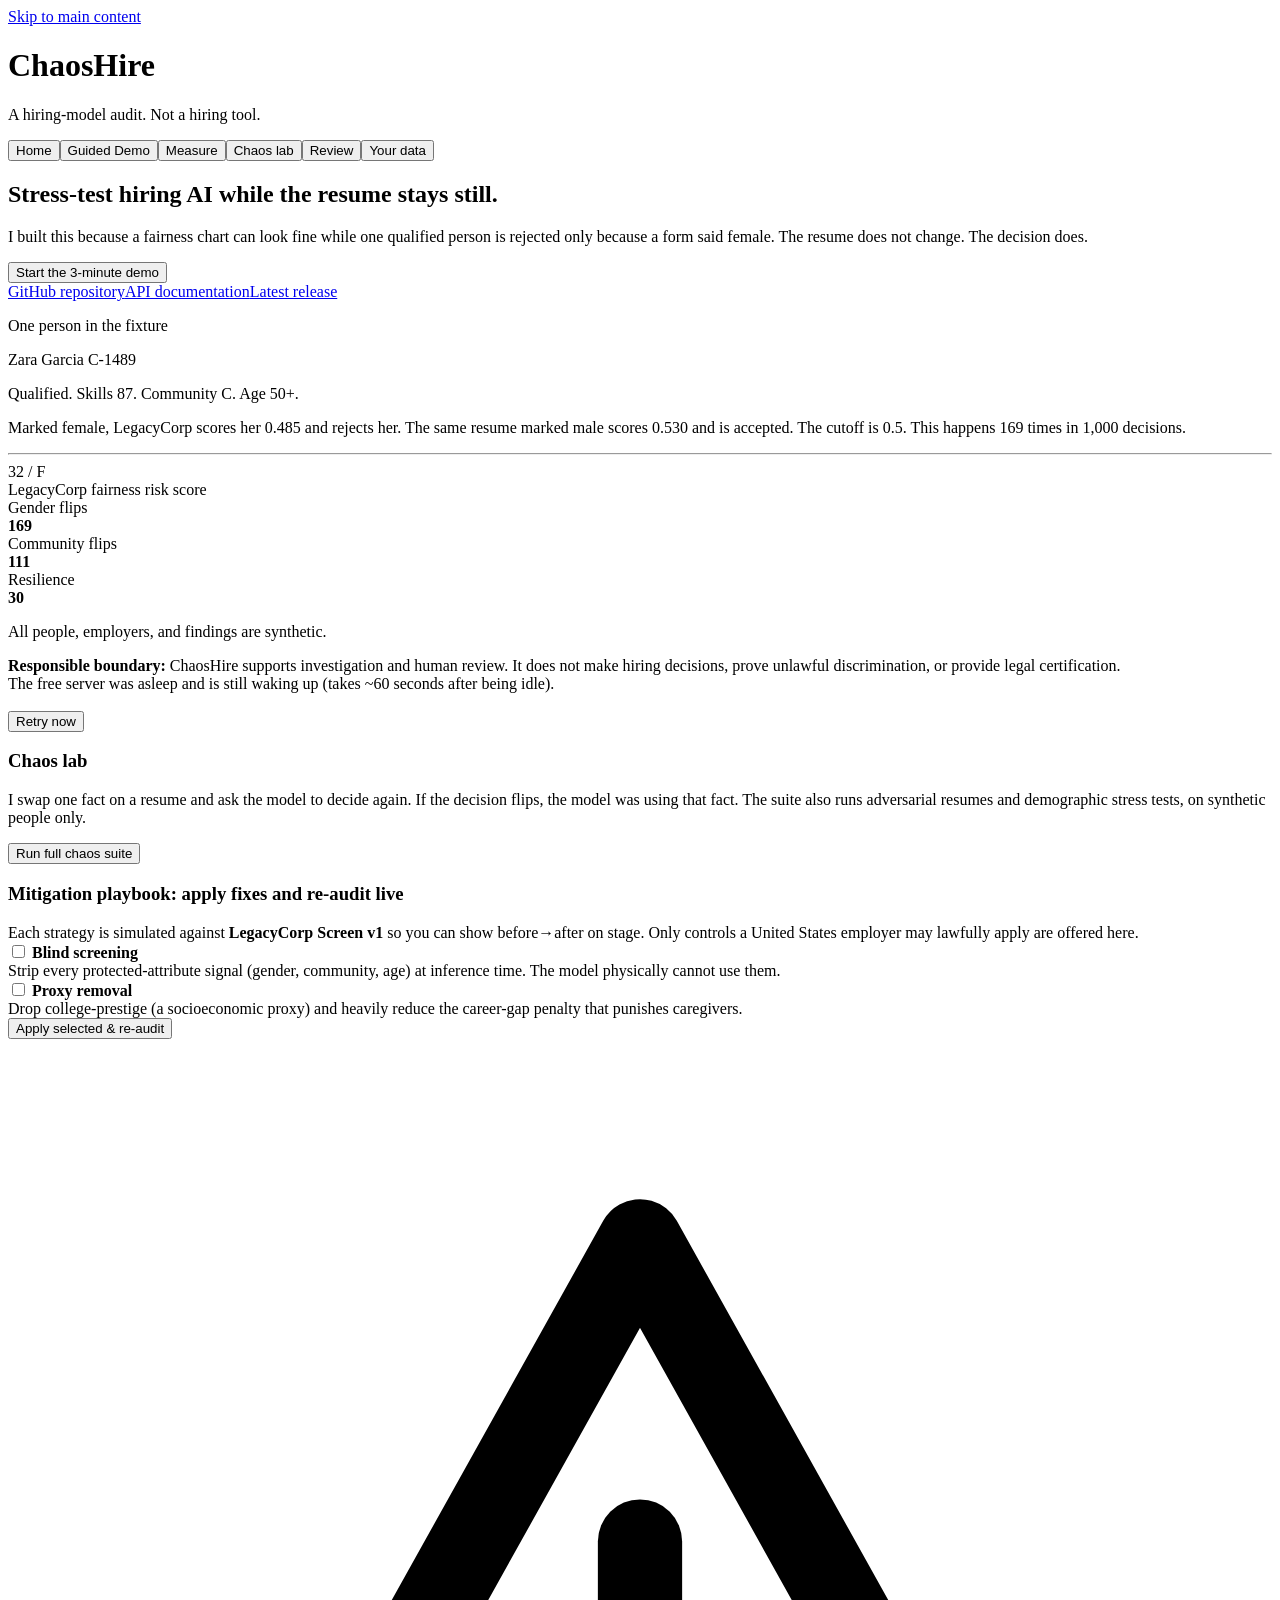
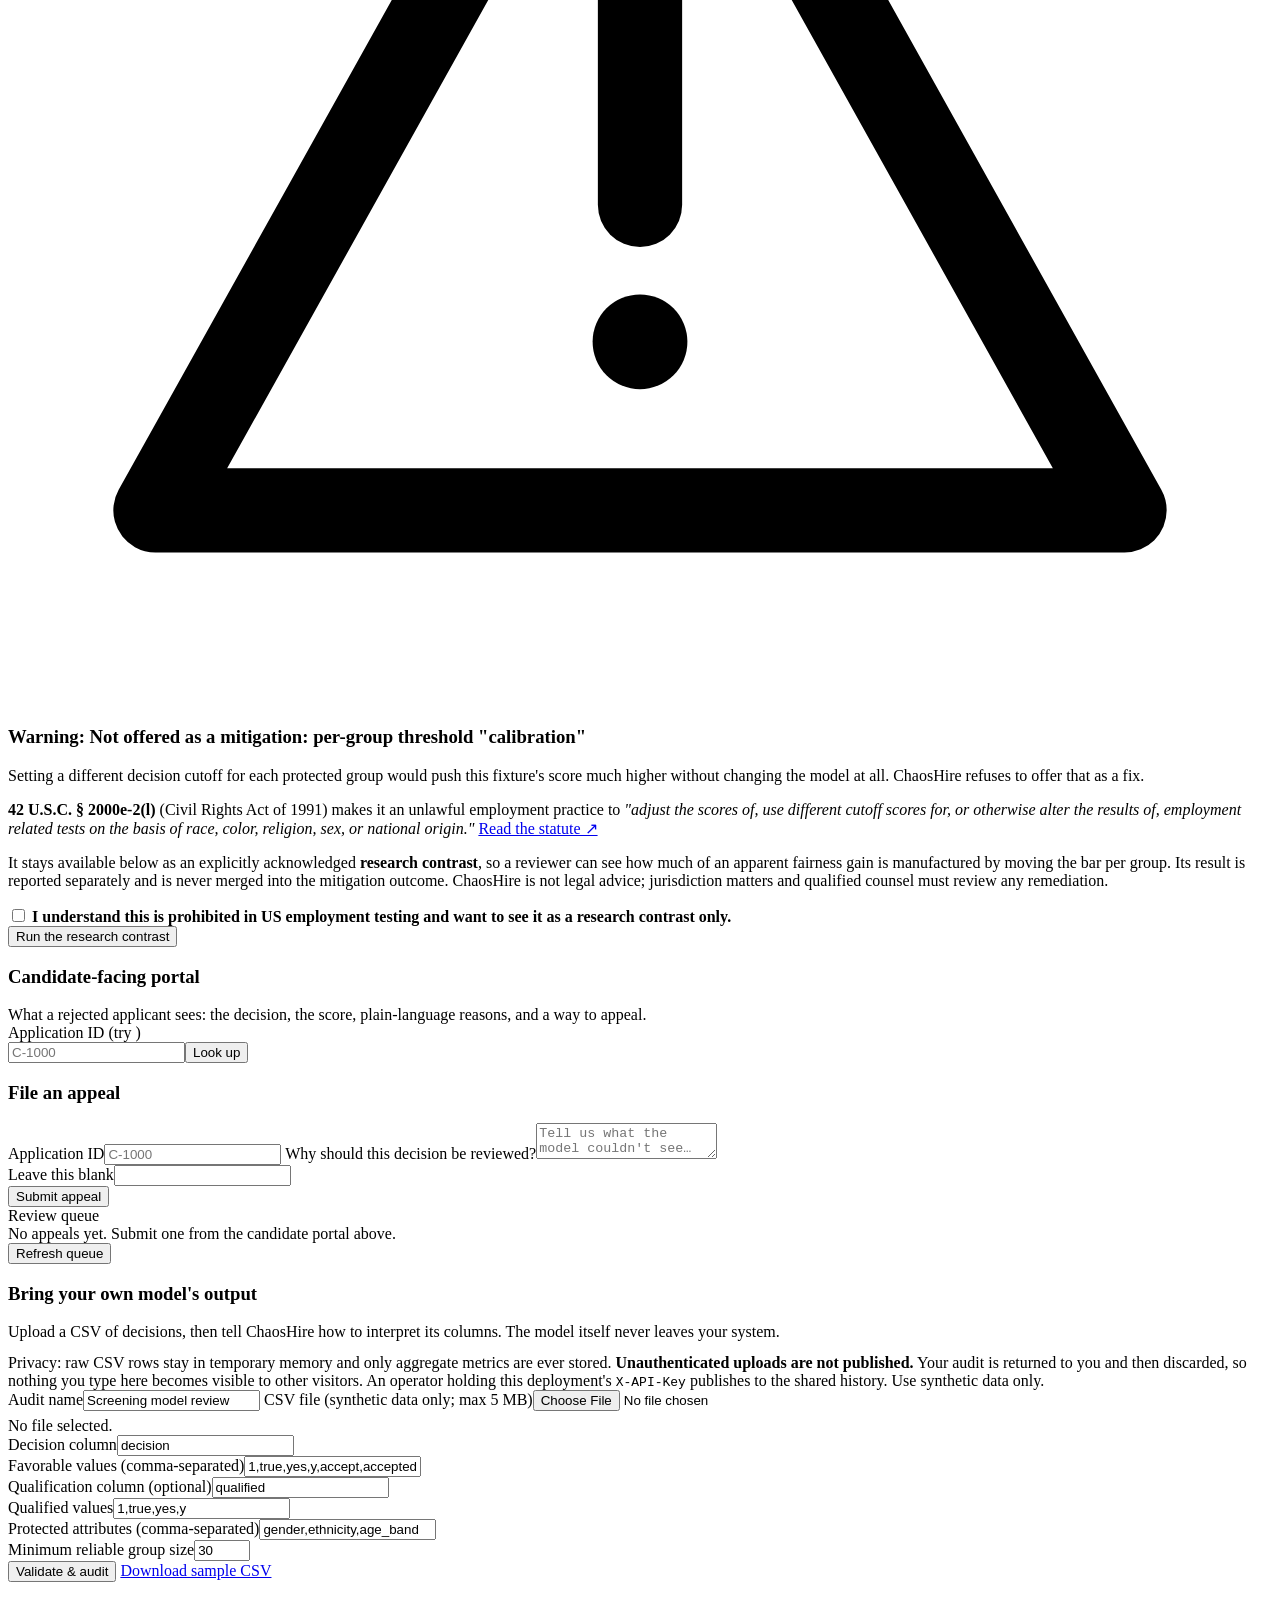
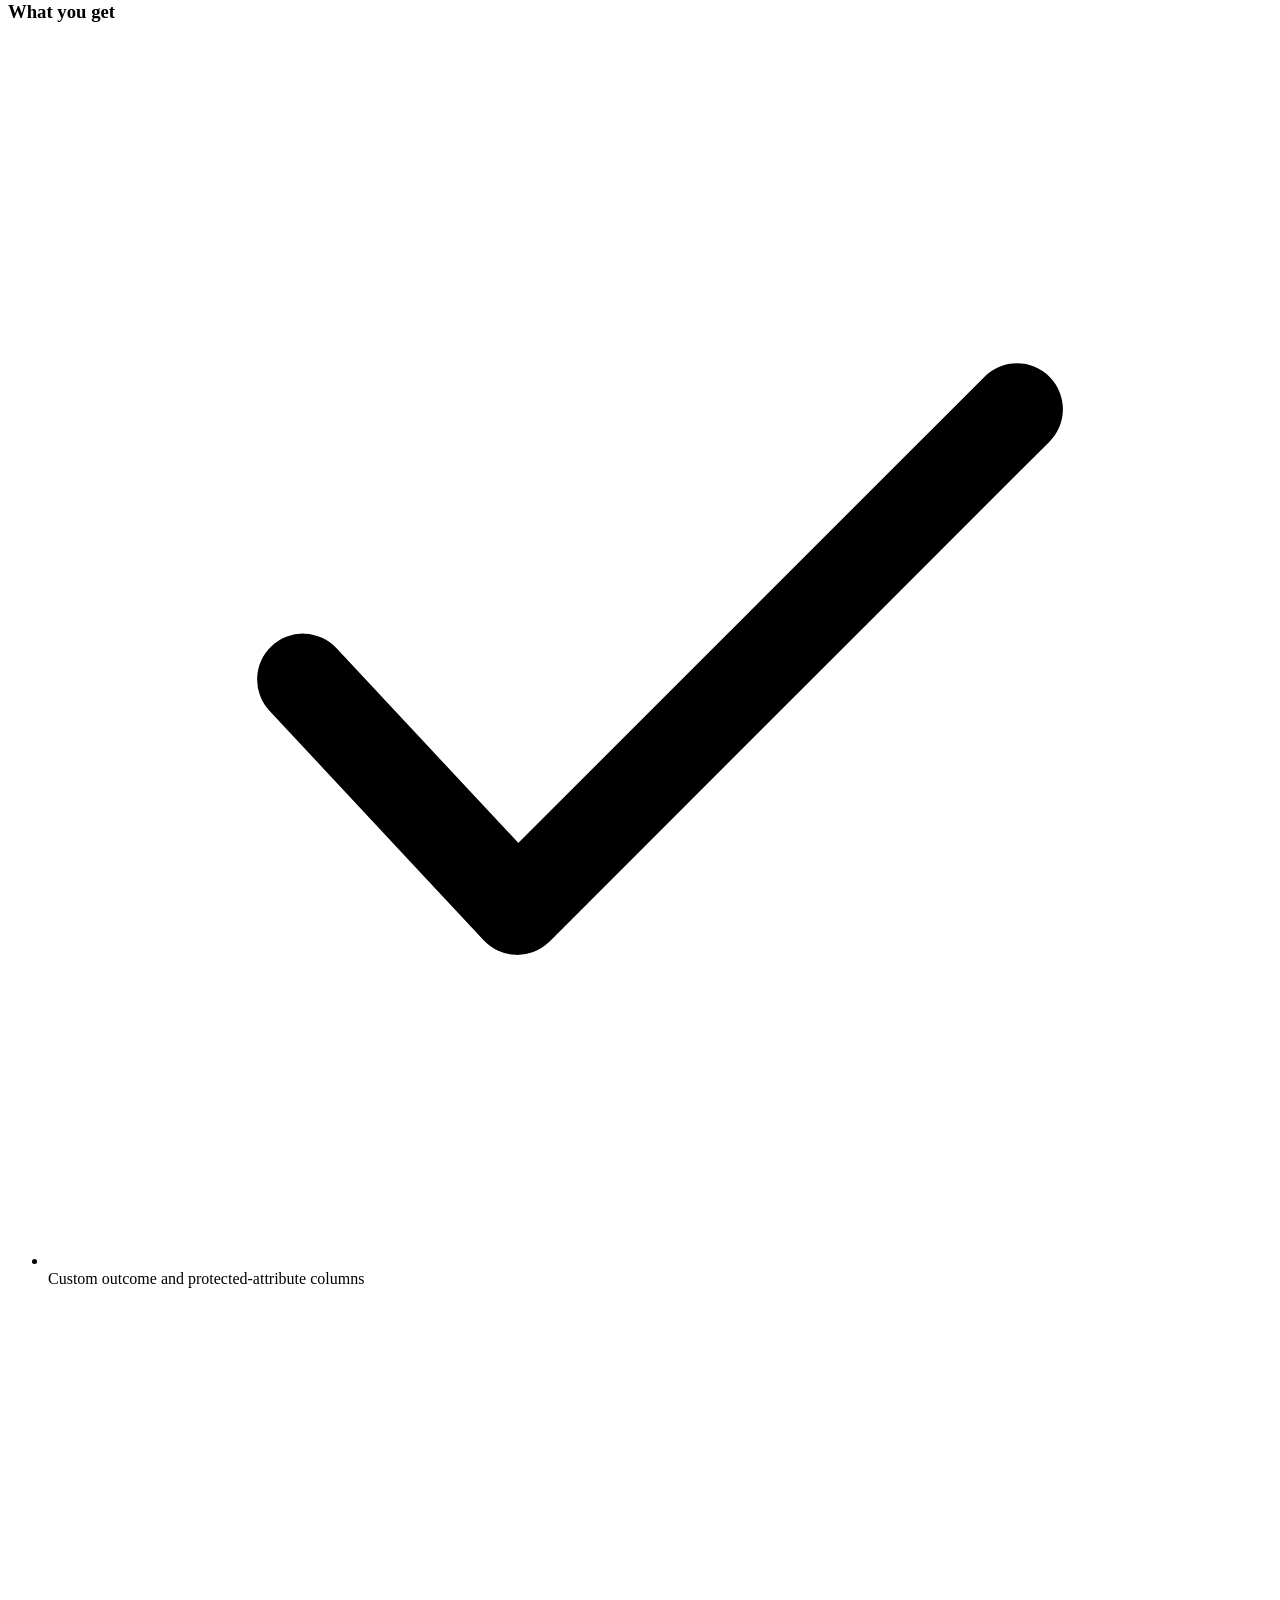
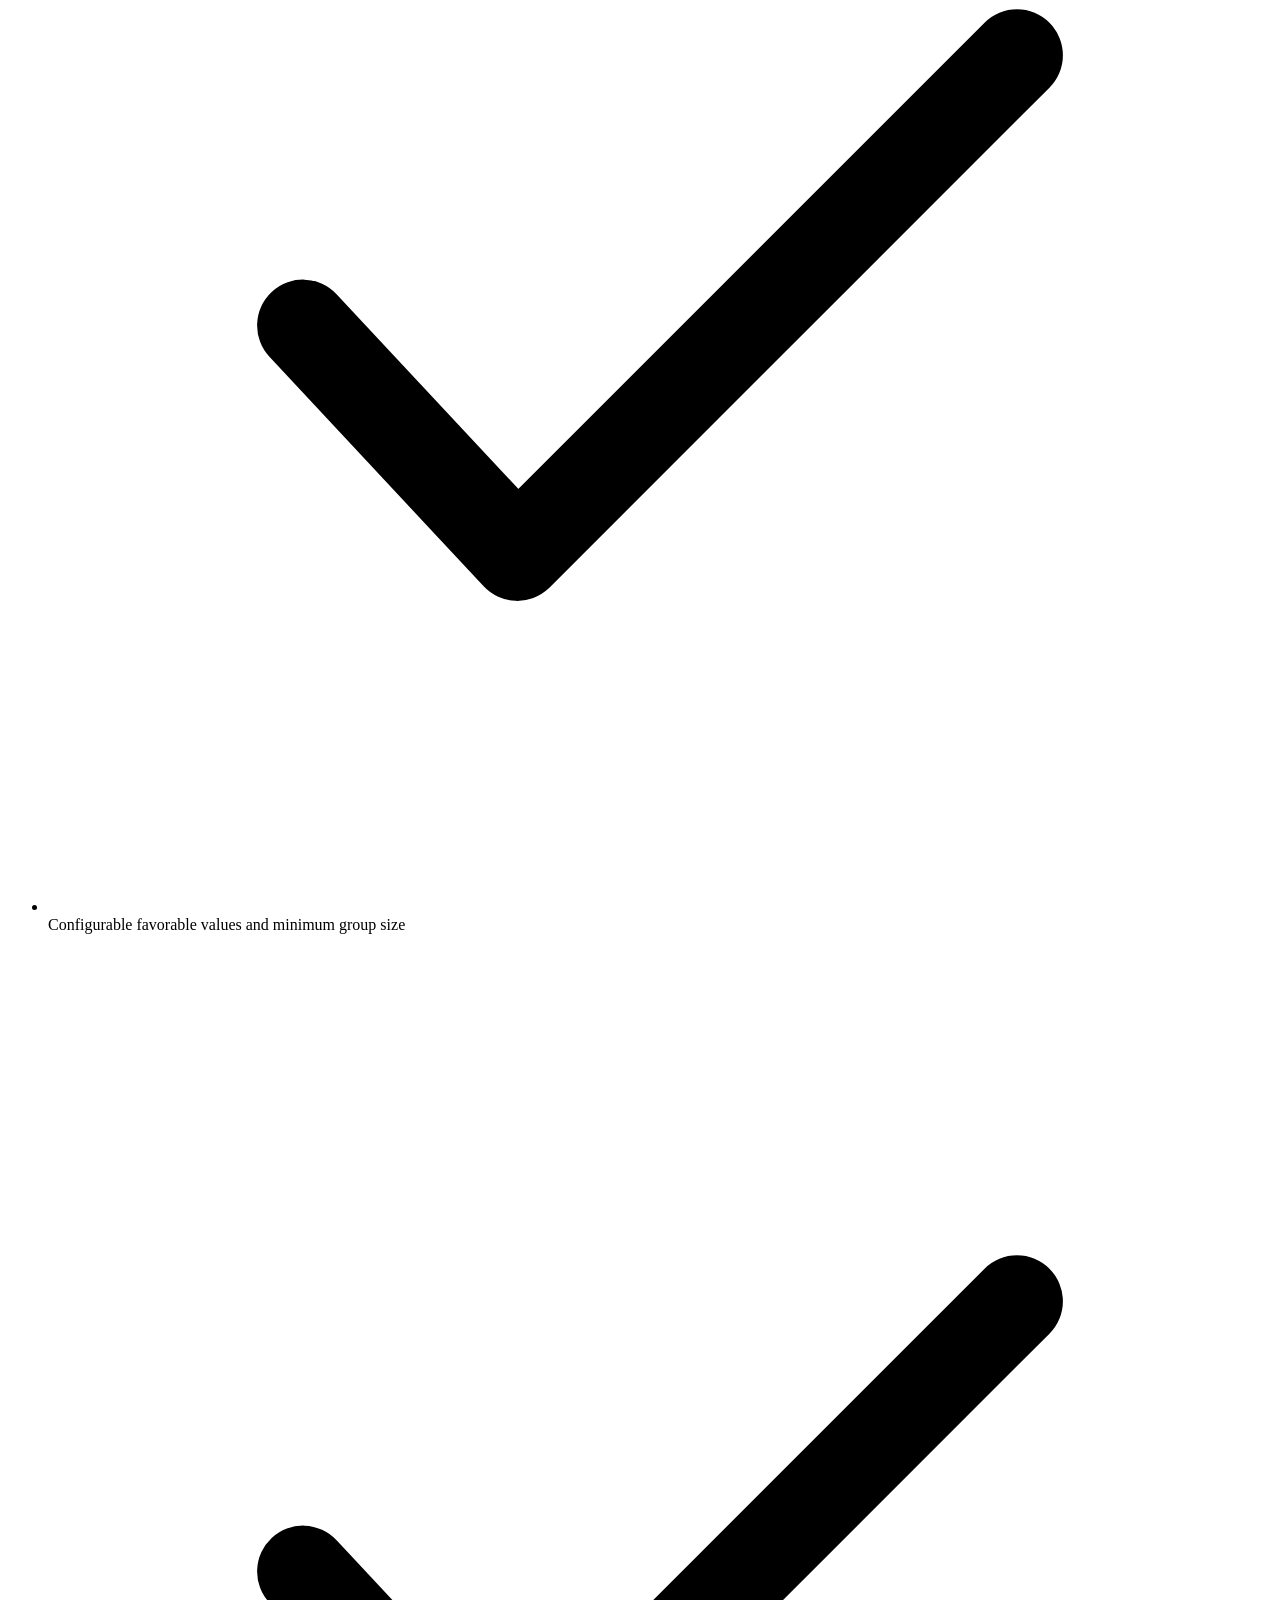
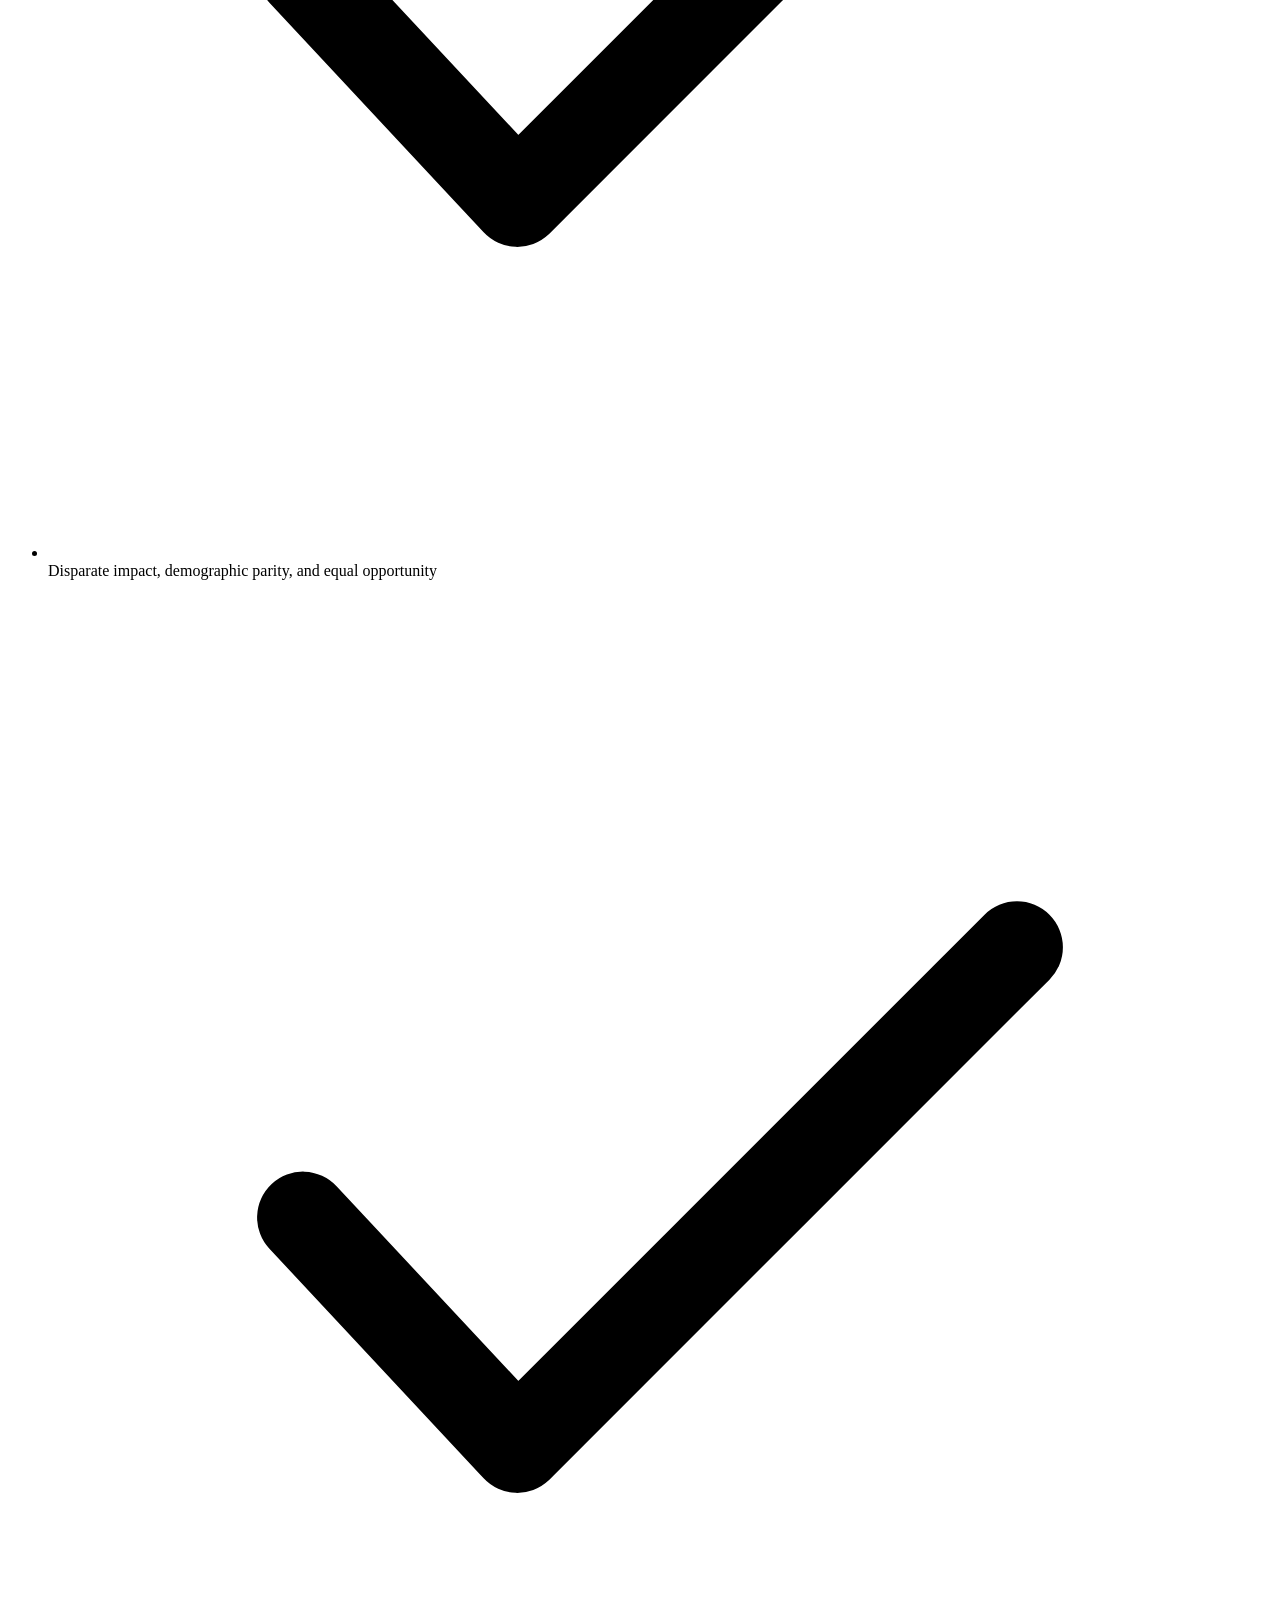
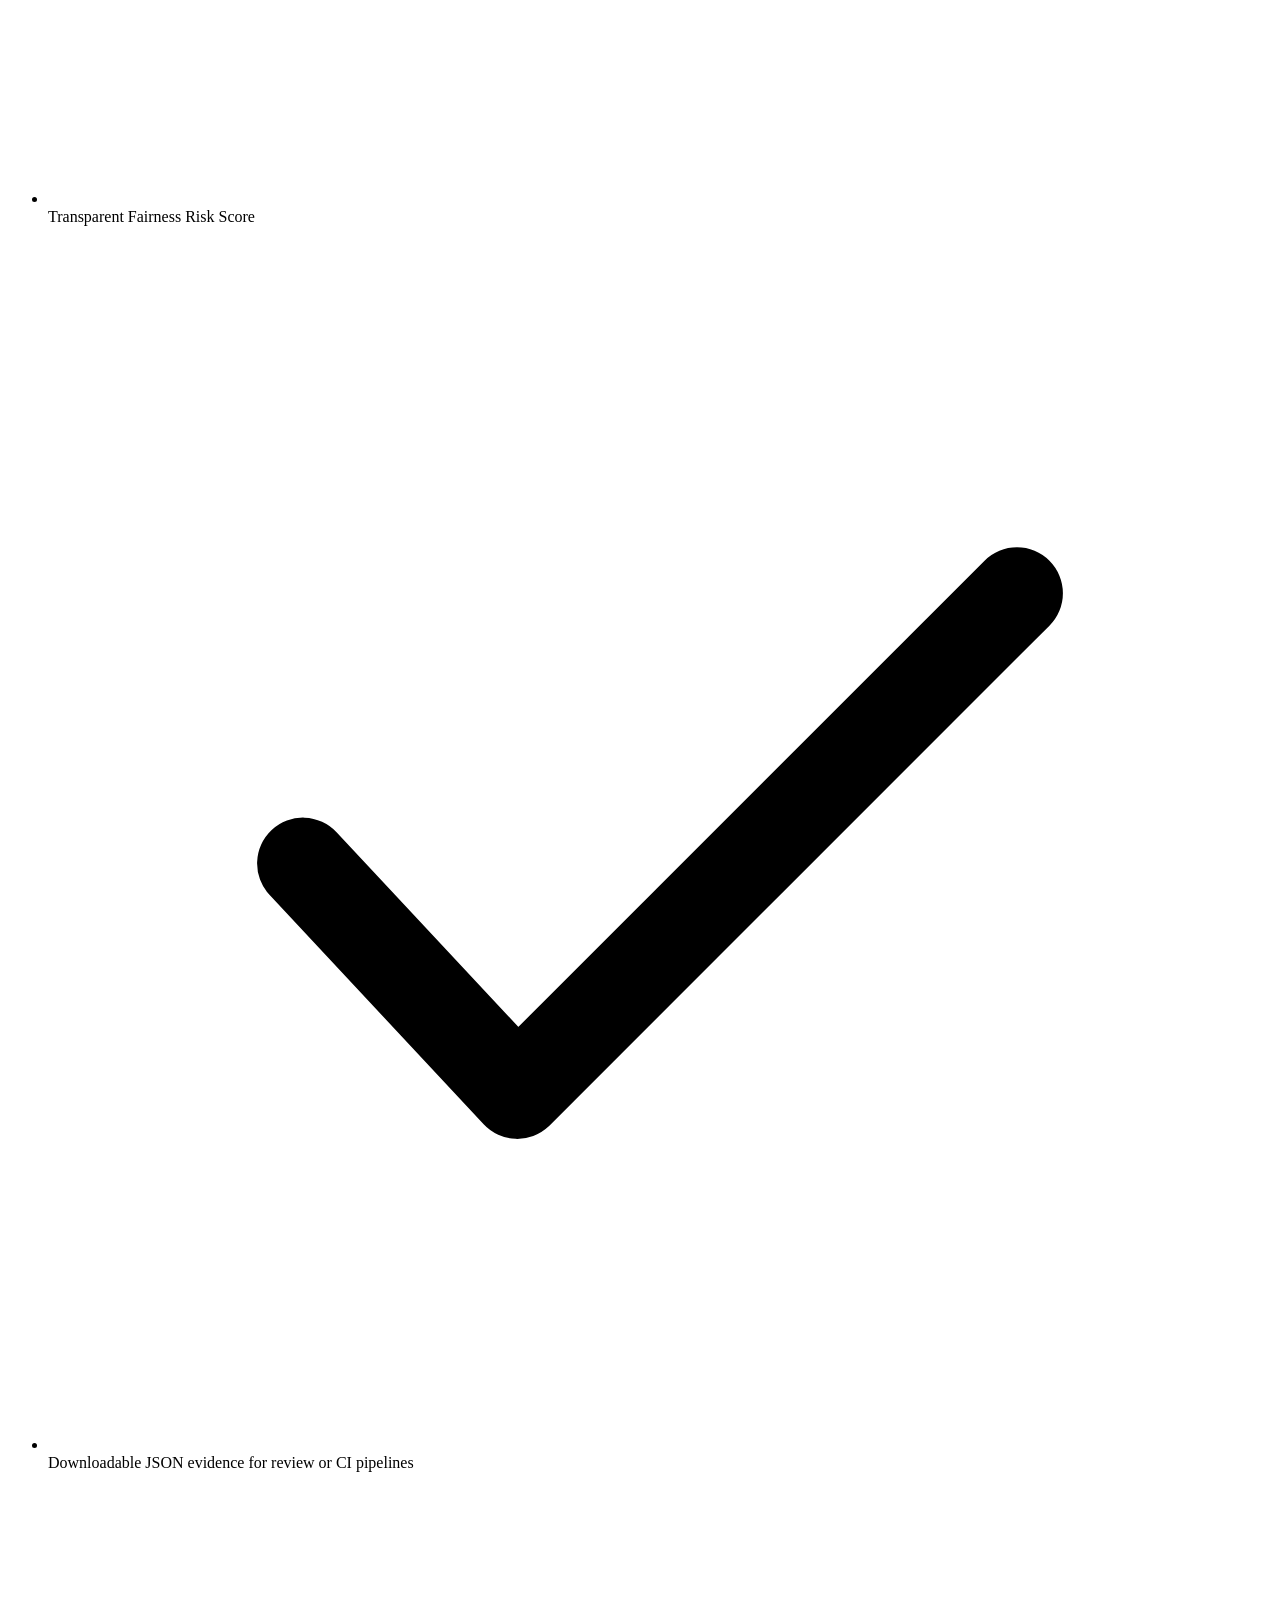
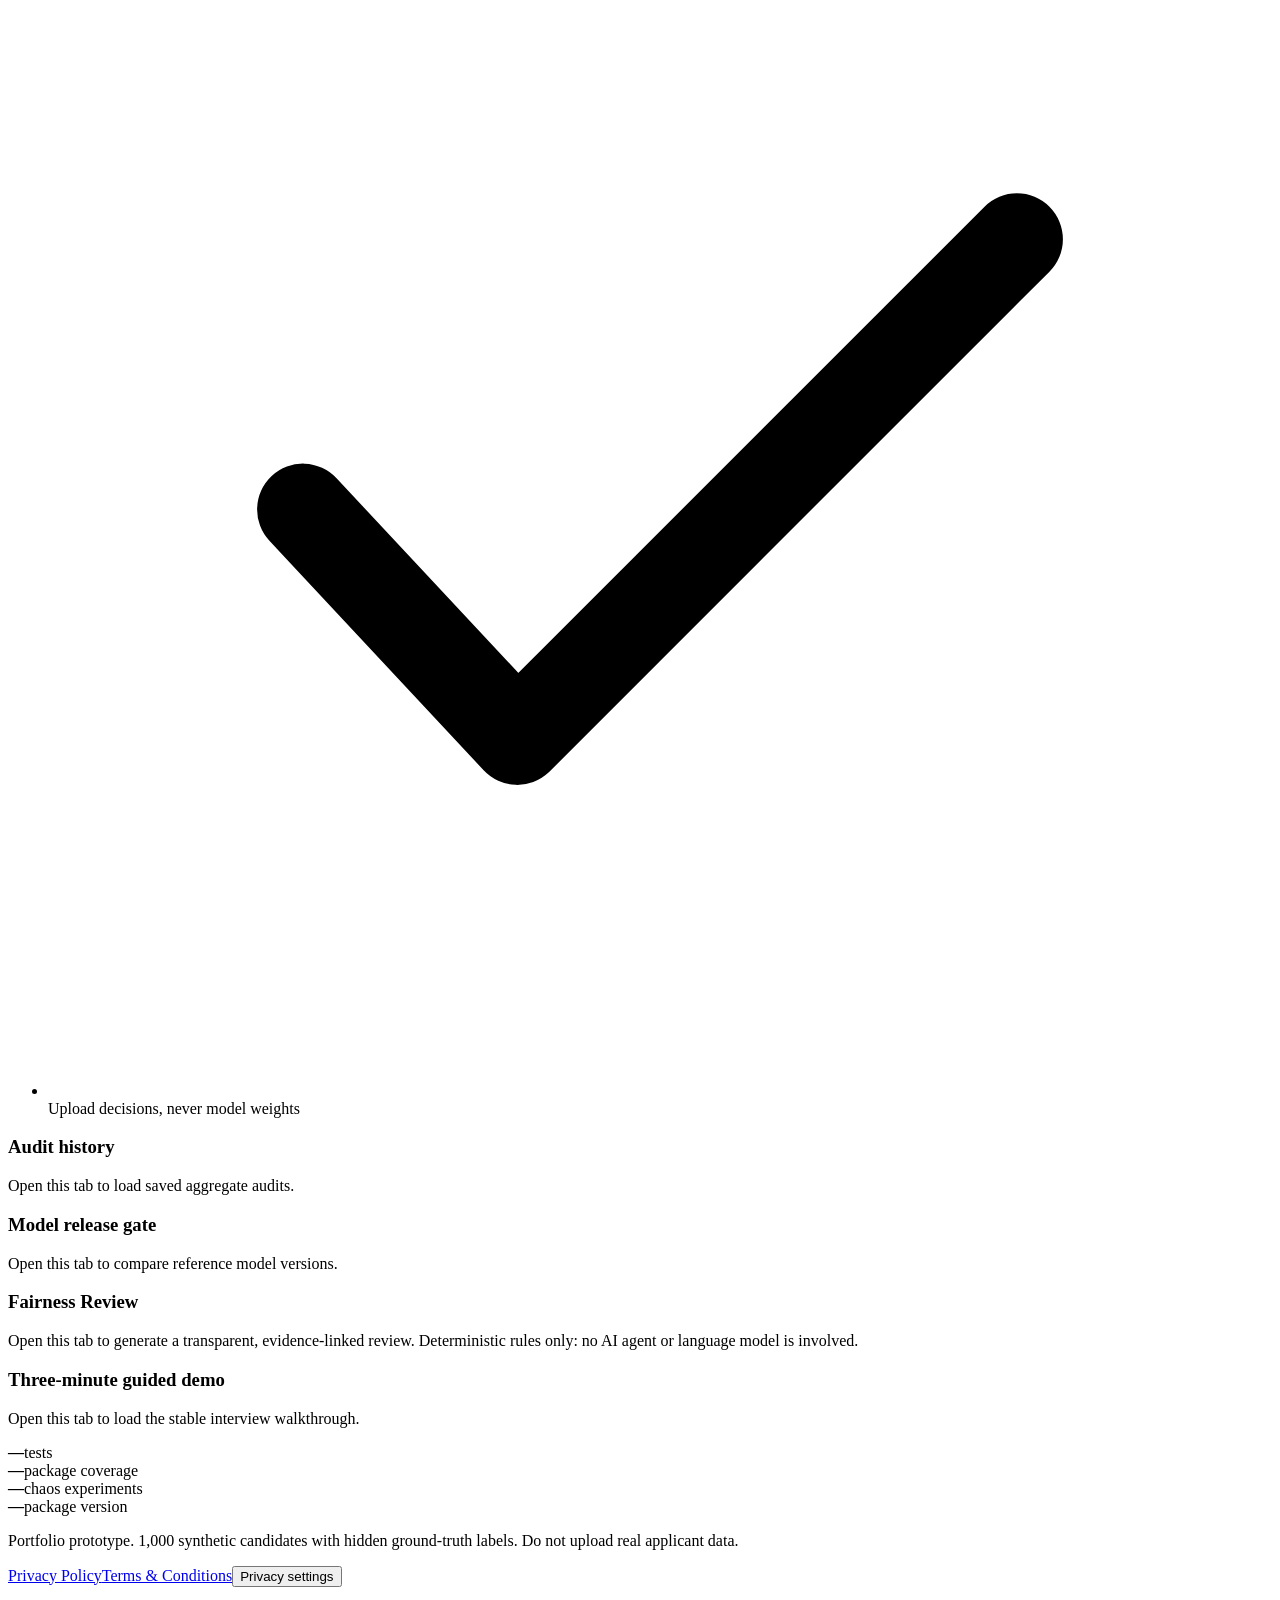
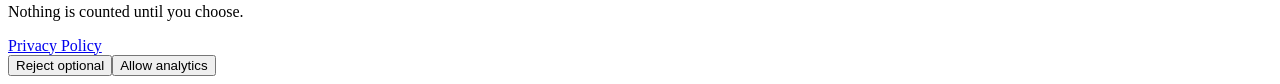
==== commit 43bee5a3: "Move Home before Guided Demo and simplify resume spelling Co-authored-by: arena-agent <297053741+are" ====
--- a/chaoshire/web/index.html
+++ b/chaoshire/web/index.html
@@ -5,22 +5,22 @@
 <meta name="viewport" content="width=device-width, initial-scale=1, viewport-fit=cover">
 <meta name="theme-color" content="#1c1714">
 <title>ChaosHire | Stress-test hiring AI fairly</title>
-<meta name="description" content="A synthetic hiring-model audit. Swap one fact on a résumé and see whether the decision flips.">
+<meta name="description" content="A synthetic hiring-model audit. Swap one fact on a resume and see whether the decision flips.">
 <link rel="canonical" href="__PUBLIC_ORIGIN__/">
 <meta property="og:type" content="website">
 <meta property="og:site_name" content="ChaosHire">
 <meta property="og:url" content="__PUBLIC_ORIGIN__/">
 <meta property="og:title" content="ChaosHire | Stress-test hiring AI fairly">
-<meta property="og:description" content="A synthetic hiring-model audit. Same résumé, different decision.">
+<meta property="og:description" content="A synthetic hiring-model audit. Same resume, different decision.">
 <meta property="og:image" content="__PUBLIC_ORIGIN__/social-preview.png">
 <meta property="og:image:width" content="1200">
 <meta property="og:image:height" content="630">
-<meta property="og:image:alt" content="ChaosHire: stress-test hiring AI while the résumé stays still.">
+<meta property="og:image:alt" content="ChaosHire: stress-test hiring AI while the resume stays still.">
 <meta name="twitter:card" content="summary_large_image">
 <meta name="twitter:title" content="ChaosHire | Stress-test hiring AI fairly">
-<meta name="twitter:description" content="A synthetic hiring-model audit. Same résumé, different decision.">
+<meta name="twitter:description" content="A synthetic hiring-model audit. Same resume, different decision.">
 <meta name="twitter:image" content="__PUBLIC_ORIGIN__/social-preview.png">
-<meta name="twitter:image:alt" content="ChaosHire: stress-test hiring AI while the résumé stays still.">
+<meta name="twitter:image:alt" content="ChaosHire: stress-test hiring AI while the resume stays still.">
 <link rel="manifest" href="/manifest.webmanifest">
 <link rel="icon" type="image/png" sizes="32x32" href="/icons/favicon-32.png">
 <link rel="icon" type="image/png" sizes="192x192" href="/icons/icon-192.png">
@@ -35,7 +35,6 @@
       <h1>ChaosHire</h1>
       <p class="tag">A hiring-model audit. Not a hiring tool.</p>
     </div>
-    <button type="button" class="text-button" id="home-tab" data-t="welcome" aria-current="page">Home</button>
   </div>
 </header>
 <div class="audit-strip">
@@ -48,8 +47,8 @@
   <section id="tab-welcome">
     <div class="hero">
       <div class="hero-copy">
-        <h2 class="hero-title">Stress-test hiring AI while the résumé stays still.</h2>
-        <p class="lede">I built this because a fairness chart can look fine while one qualified person is rejected only because a form said female. The résumé does not change. The decision does.</p>
+        <h2 class="hero-title">Stress-test hiring AI while the resume stays still.</h2>
+        <p class="lede">I built this because a fairness chart can look fine while one qualified person is rejected only because a form said female. The resume does not change. The decision does.</p>
         <div class="hero-actions"><button type="button" class="btn" id="startdemo">Start the 3-minute demo</button></div>
         <div class="linkrow"><a href="https://github.com/dommetipavan26-tech/chaoshire" target="_blank" rel="noreferrer">GitHub repository</a><a href="/docs" target="_blank">API documentation</a><a href="https://github.com/dommetipavan26-tech/chaoshire/releases/latest" target="_blank" rel="noreferrer">Latest release</a></div>
       </div>
@@ -57,7 +56,7 @@
         <p class="entry-label">One person in the fixture</p>
         <p class="entry-name">Zara Garcia <span class="dim">C-1489</span></p>
         <p class="entry-meta">Qualified. Skills 87. Community C. Age 50+.</p>
-        <p id="home-finding" class="entry-body">Marked female, LegacyCorp scores her 0.485 and rejects her. The same résumé marked male scores 0.530 and is accepted. The cutoff is 0.5. This happens 169 times in 1,000 decisions.</p>
+        <p id="home-finding" class="entry-body">Marked female, LegacyCorp scores her 0.485 and rejects her. The same resume marked male scores 0.530 and is accepted. The cutoff is 0.5. This happens 169 times in 1,000 decisions.</p>
         <hr class="hero-divider">
         <div id="home-score" class="hero-score">32 / F</div>
         <div id="home-model">LegacyCorp fairness risk score</div>
@@ -152,7 +151,7 @@
   return group?group.sections[0]:id;
 }
 function renderNav(){
-  $('#tabs').innerHTML=GROUPS.map(g=>`<button type="button" data-t="${esc(g.id)}">${esc(g.label)}</button>`).join('');
+  $('#tabs').innerHTML='<button type="button" id="home-tab" data-t="welcome" class="on" aria-current="page">Home</button>'+GROUPS.map(g=>`<button type="button" data-t="${esc(g.id)}">${esc(g.label)}</button>`).join('');
 }
 function renderSubnav(section){
   const nav=$('#subnav');
@@ -228,11 +227,11 @@
 // tests/core/test_trained_model.py. If these drift, the tests fail first.
 const HOME_MODELS={
   legacy:{name:'LegacyCorp',score:'32 / F',grade:'F',role:'Biased vendor screen',gender:169,genderWidth:84.5,community:111,communityWidth:55.5,resilience:30,
-    finding:'Marked female, LegacyCorp scores her 0.485 and rejects her. The same résumé marked male scores 0.530 and is accepted. The cutoff is 0.5. This happens 169 times in 1,000 decisions.'},
+    finding:'Marked female, LegacyCorp scores her 0.485 and rejects her. The same resume marked male scores 0.530 and is accepted. The cutoff is 0.5. This happens 169 times in 1,000 decisions.'},
   fair:{name:'MeritFirst',score:'84 / B',grade:'B',role:'Skills-only reference',gender:0,genderWidth:0,community:0,communityWidth:0,resilience:100,
-    finding:'The same résumé does not flip under MeritFirst. Gender flips: 0. Community flips: 0. Resilience 100. Fairness risk score 84 / B. Skills-only scoring removes this particular failure. It is a reference, not a claim that hiring is solved.'},
-  trained:{name:'TalentFit',score:'66 / C',grade:'C',role:'Trained, proxies kept',gender:0,genderWidth:0,community:0,communityWidth:0,resilience:100,
-    finding:'TalentFit keeps her decision when gender is swapped. Gender flips: 0. Resilience 100. It still fails the four-fifths rule: disparate impact 0.78. Score 66 / C. Withholding the gender column did not make the decisions blind.'}
+    finding:'The same resume does not flip under MeritFirst. Gender flips: 0. Community flips: 0. Resilience 100. Fairness risk score 84 / B. Skills-only scoring removes this particular failure. It is a reference, not a claim that hiring is solved.'},
+  trained:{name:'TalentFit',score:'80 / B',grade:'B',role:'Trained, cost-sensitive',gender:0,genderWidth:0,community:0,communityWidth:0,resilience:100,
+    finding:'TalentFit keeps her decision when gender is swapped. It has no gender input, so it cannot flip: resilience 100 holds by construction. Trained on merit only, with one cutoff for everyone that counts a wrongly rejected qualified candidate as twice as costly. Score 80 / B. It passes the four-fifths rule and wrongly rejects 21 qualified candidates, against 34 for MeritFirst.'}
 };
 function renderHomeModel(){
   const d=HOME_MODELS[MODEL], risky=MODEL==='legacy';
@@ -321,7 +320,7 @@
 
 /* ---------------- CHAOS ---------------- */
 const chaosIntro=()=>`<div class="card"><h3>Chaos lab</h3>
-  <p class="fs-base">I swap one fact on a résumé and ask the model to decide again. If the decision flips, the model was using that fact. The suite also runs adversarial résumés and demographic stress tests, on synthetic people only.</p>
+  <p class="fs-base">I swap one fact on a resume and ask the model to decide again. If the decision flips, the model was using that fact. The suite also runs adversarial resumes and demographic stress tests, on synthetic people only.</p>
   <button class="btn" id="runchaos">Run full chaos suite</button>
   <div id="chaosout" class="row-mt-lg"></div></div>`;
 $('#tab-chaos').innerHTML=chaosIntro();
@@ -333,14 +332,15 @@
   const rcol=r.resilience>=80?'var(--green)':r.resilience>=50?'var(--amber)':'var(--rose)';
   let html=`<div class="card" data-style="background:var(--card2)"><div class="grow"><span class="lbl lbl-auto-nw">Chaos Resilience Score</span>
     <div class="bar"><i data-style="width:${r.resilience}%;background:${rcol}"></i></div><b data-style="color:${rcol}">${r.resilience}/100</b></div>
-    <div class="dim">Model under test: ${esc(r.model.title)}</div></div><div class="grid g2 row-mt-lg">`;
+    <div class="dim">Model under test: ${esc(r.model.title)}</div>${r.resilience_scope?`<div class="dim scope-note"><b>What this score can show:</b> ${esc(r.resilience_scope)}</div>`:''}</div><div class="grid g2 row-mt-lg">`;
   for(const t of r.tests){
     html+=`<div class="card"><div class="flex-row-between">
-      <h3>${esc(t.name)}</h3><div>${vChip(t.verdict)}${t.fixture_limit?'<span class="chip warn chip-fl">fixture-limited</span>':''}</div></div>
+      <h3>${esc(t.name)}</h3><div>${vChip(t.verdict)}${t.fixture_limit?'<span class="chip warn chip-fl">fixture-limited</span>':''}${t.by_construction?'<span class="chip warn chip-fl">by construction</span>':''}</div></div>
       <p class="dim fs-body grow-mt">${esc(t.story)}</p>
       <div><span class="dim">${esc(t.metric)}:</span> <b>${esc(t.value)}</b></div>
       <div class="dim fs-xs row-mt">${esc(t.detail)}</div>
       ${t.fixture_limit?`<div class="dim scope-note"><b>Scope note:</b> ${esc(t.fixture_limit)}</div>`:''}
+      ${t.by_construction?`<div class="dim scope-note"><b>Scope note:</b> ${esc(t.by_construction)}</div>`:''}
       ${t.evidence_count?`<details class="details-evidence"><summary class="details-evidence-summary">View ${Math.min(t.evidence.length,t.evidence_count)} of ${t.evidence_count} affected candidates</summary><div class="details-evidence-inner"><table><tr><th>ID</th><th>Before</th><th>After</th><th>Δ score</th></tr>${t.evidence.map(x=>`<tr><td>${esc(x.candidate_id)}</td><td>${x.before_score??'n/a'} ${x.before_decision||''}</td><td>${x.after_score??x.score??'n/a'} ${x.after_decision||x.decision||''}</td><td>${x.score_delta??'n/a'}</td></tr>`).join('')}</table></div></details>`:''}</div>`;
   }
   $('#chaosout').innerHTML=html+'</div>';
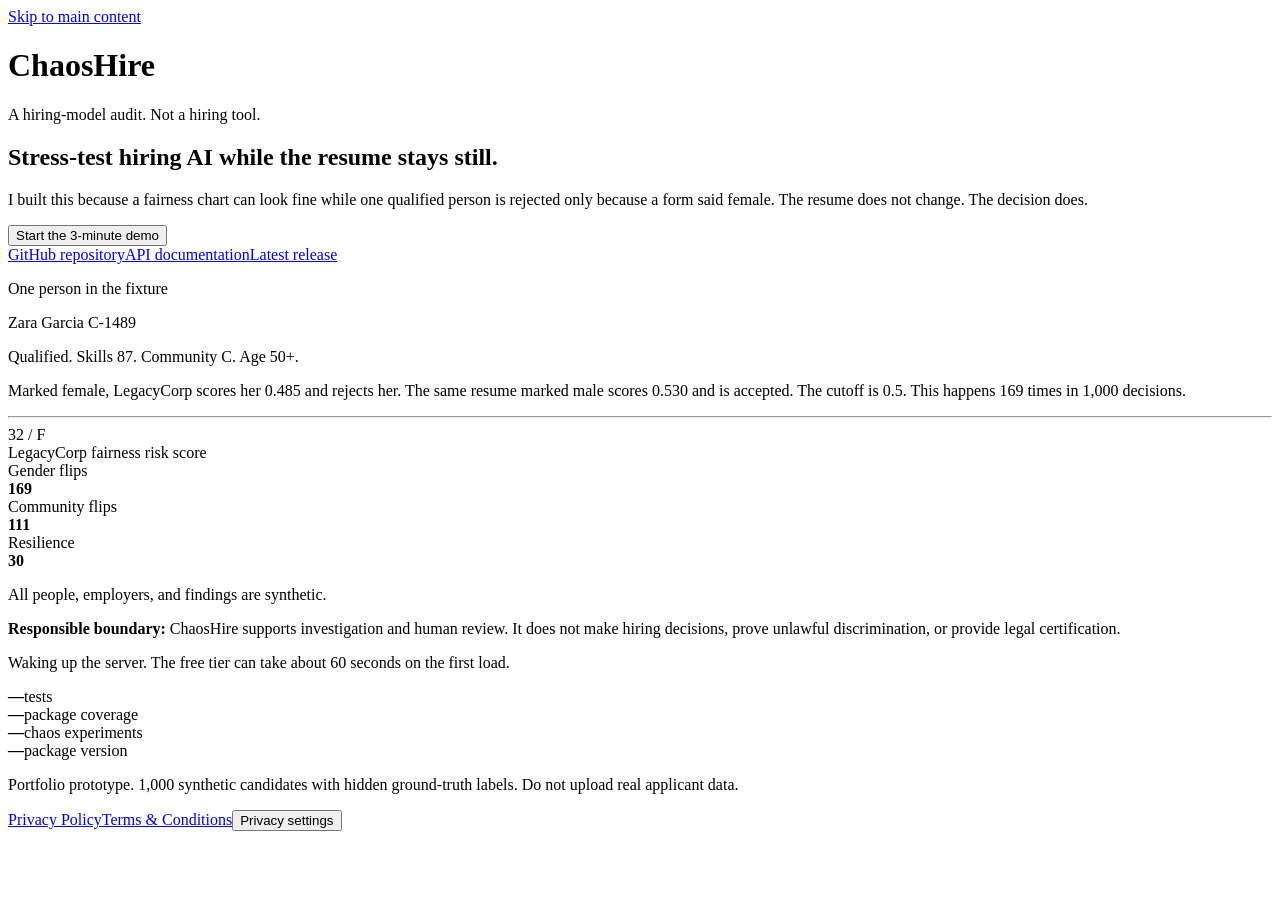
==== commit c0347d7e: "Audit repository and harden integrations with reproducible verification Co-authored-by: arena-agent " ====
--- a/chaoshire/web/index.html
+++ b/chaoshire/web/index.html
@@ -37,9 +37,9 @@
     </div>
   </div>
 </header>
-<div class="audit-strip">
+<section class="audit-strip" aria-label="Audit models">
   <div class="modelsel" id="modelsel" role="group" aria-label="Audit model selector"></div>
-</div>
+</section>
 <nav id="tabs" aria-label="Product sections"></nav>
 <nav id="subnav" aria-label="Section" hidden></nav>
 <main id="main" tabindex="-1">
@@ -87,593 +87,8 @@
 <section class="consent-banner" id="consent-banner" aria-label="Optional analytics preference" hidden>
   <p>Nothing is counted until you choose.</p>
   <a class="consent-link" href="/privacy">Privacy Policy</a>
-  <div class="consent-actions"><button type="button" class="btn ghost" id="reject-analytics">Reject optional</button><button type="button" class="btn" id="allow-analytics">Allow analytics</button></div>
+  <div class="consent-actions"><button type="button" class="btn ghost" id="reject-analytics">Reject optional</button><button type="button" class="btn secondary" id="allow-analytics">Allow analytics</button></div>
 </section>
-<script>
-let META=null, MODEL='legacy', LAST_UPLOAD=null;
-const $=s=>document.querySelector(s);
-const jget=async(u)=>{let err;for(let i=0;i<4;i++){try{const r=await fetch(u);if(r.ok)return r.json();
-  // A 4xx is the server explaining itself, not a transient failure: return the
-  // body immediately instead of retrying for ~14s before showing the message.
-  if(r.status<500){try{return await r.json();}catch(_){return {error:'HTTP '+r.status};}}
-  err=new Error('HTTP '+r.status);}catch(e){if(e instanceof SyntaxError)return {error:'Unexpected response from the server.'};err=e;}
-  if(i===3)break;await new Promise(s=>setTimeout(s,1400*(i+1)));}throw err;};
-const jpost=async(u,b)=>{const r=await fetch(u,{method:'POST',headers:{'Content-Type':'application/json'},body:JSON.stringify(b)});try{return await r.json();}catch(_){return {error:'HTTP '+r.status};}};
-// One place that turns any FastAPI/pydantic/service error shape into a string.
-const problemOf=r=>r&&(r.error||(r.detail?(typeof r.detail==='string'?r.detail:Array.isArray(r.detail)?r.detail.map(d=>d.msg||JSON.stringify(d)).join('; '):JSON.stringify(r.detail)):null));
-const pc=x=>(x*100).toFixed(1)+'%';
-const pval=x=>x<.0001?'p < 0.0001':`p = ${Number(x).toFixed(4)}`;
-// Escapes the five characters that matter in BOTH text and attribute contexts.
-// Attribute values in this page are double-quoted, so an unescaped '"' used to
-// break straight out of e.g. title="${esc(g.group)}" on the intersections card,
-// where g.group is built from uploaded CSV cell values. The nonce-based CSP no
-// longer allows 'unsafe-inline', so this is defence in depth, not the only wall.
-const esc=s=>String(s??'').replace(/[&<>"'`]/g,c=>({'&':'&amp;','<':'&lt;','>':'&gt;','"':'&quot;',"'":'&#39;','`':'&#96;'}[c]));
-const gchar={M:'Male',F:'Female',NB:'Non-binary'},geth={G1:'Community A',G2:'Community B',G3:'Community C'};
-const attrTitle={gender:'Gender',ethnicity:'Ethnicity / Community',age_band:'Age band'};
-const glabel=(a,v)=>a==='gender'?(gchar[v]||v):a==='ethnicity'?(geth[v]||v):v;
-const chipFor=(ok,label)=>ok===null?`<span class="chip warn">${label}: n/a</span>`:`<span class="chip ${ok?'ok':'bad'}">${label}</span>`;
-const gradeColor=g=>({A:'var(--txt)',B:'var(--txt)',C:'var(--amber)',D:'var(--amber)',F:'var(--rose)'}[g]||'var(--txt)');
-const vChip=v=>`<span class="chip ${v==='PASS'?'ok':v==='WARN'?'warn':'bad'}">${esc(v==='PASS'?'Pass':v==='FAIL'?'Fail':v)}</span>`;
-const svg=d=>`<svg class="ico" viewBox="0 0 24 24" aria-hidden="true" focusable="false">${d}</svg>`;
-const ICO_WARN=svg('<path d="M12 3.5 2.8 20h18.4L12 3.5z" fill="none" stroke="currentColor" stroke-width="1.6" stroke-linejoin="round"/><path d="M12 9.2v5" stroke="currentColor" stroke-width="1.6" stroke-linecap="round"/><circle cx="12" cy="16.8" r=".9" fill="currentColor"/>');
-const ICO_CHECK=svg('<path d="M5 12.5 9.2 17 19 7.2" fill="none" stroke="currentColor" stroke-width="1.8" stroke-linecap="round" stroke-linejoin="round"/>');
-const WARN=`<span class="warn-mark">${ICO_WARN}<span class="sr">Warning: </span></span>`;
-
-// Apply data-style="" attributes via CSSOM after innerHTML, so the CSP can
-// forbid style-src 'unsafe-inline'. Only attribute-based inline styles are
-// blocked; element.style.cssText assignments are unrestricted.
-function applyDataStyles(root){
-  (root||document).querySelectorAll('[data-style]').forEach(el=>{
-    el.style.cssText=el.getAttribute('data-style');
-    el.removeAttribute('data-style');
-  });
-}
-
-// Section names kept for the packaged page and the analytics allowlist.
-// "Guided Demo" and "Fairness Review" are the names the product ships with.
-const SECTIONS=['welcome','overview','chaos','filtered','mitigations','appeals','upload','history','compare','agent','demo'];
-const SECTION_LABEL={
-  welcome:'Home',overview:'Fairness Dashboard',chaos:'Chaos lab',filtered:'Who got filtered out',
-  mitigations:'Mitigations',appeals:'Appeals Portal',upload:'Upload Your Model',history:'Audit history',
-  compare:'Release gate',agent:'Fairness Review',demo:'Guided Demo'
-};
-const GROUPS=[
-  {id:'demo',label:'Guided Demo',sections:['demo']},
-  {id:'measure',label:'Measure',sections:['overview','filtered']},
-  {id:'chaos',label:'Chaos lab',sections:['chaos']},
-  {id:'review',label:'Review',sections:['mitigations','appeals','agent','compare']},
-  {id:'data',label:'Your data',sections:['upload','history']}
-];
-let currentSection='welcome';
-function resolveSection(id){
-  const group=GROUPS.find(g=>g.id===id);
-  return group?group.sections[0]:id;
-}
-function renderNav(){
-  $('#tabs').innerHTML='<button type="button" id="home-tab" data-t="welcome" class="on" aria-current="page">Home</button>'+GROUPS.map(g=>`<button type="button" data-t="${esc(g.id)}">${esc(g.label)}</button>`).join('');
-}
-function renderSubnav(section){
-  const nav=$('#subnav');
-  const group=GROUPS.find(g=>g.sections.includes(section));
-  if(!group||group.sections.length<2){nav.hidden=true;nav.innerHTML='';return;}
-  nav.hidden=false;
-  nav.innerHTML=group.sections.map(id=>`<button type="button" data-t="${esc(id)}" class="${id===section?'on':''}" aria-current="${id===section?'page':'false'}">${esc(SECTION_LABEL[id])}</button>`).join('');
-}
-renderNav();
-// No third-party analytics or cookies. Persist only the user's choice locally;
-// send an allowlisted section name to our own API after an explicit opt-in.
-const CONSENT_KEY='chaoshire-analytics-consent-v1';
-let analyticsConsent='';
-try{analyticsConsent=localStorage.getItem(CONSENT_KEY)||'';}catch(_){}
-function trackPage(page){
-  if(analyticsConsent!=='yes'||!SECTIONS.includes(page))return;
-  fetch('/api/analytics/view',{method:'POST',headers:{'Content-Type':'application/json'},
-    body:JSON.stringify({page}),credentials:'omit',keepalive:true}).catch(()=>{});
-}
-function chooseAnalytics(choice){
-  analyticsConsent=choice;
-  try{localStorage.setItem(CONSENT_KEY,choice);}catch(_){}
-  $('#consent-banner').hidden=true;
-  if(choice==='yes')trackPage(currentSection);
-}
-$('#allow-analytics').addEventListener('click',()=>chooseAnalytics('yes'));
-$('#reject-analytics').addEventListener('click',()=>chooseAnalytics('no'));
-$('#privacy-settings').addEventListener('click',()=>{
-  analyticsConsent='';
-  try{localStorage.removeItem(CONSENT_KEY);}catch(_){}
-  $('#consent-banner').hidden=false;
-  $('#consent-banner').scrollIntoView({block:'center'});
-  $('#reject-analytics').focus();
-});
-$('#consent-banner').hidden=analyticsConsent==='yes'||analyticsConsent==='no';
-if(analyticsConsent==='yes')trackPage('welcome');
-function showTab(id){
-  const section=resolveSection(id);
-  if(!SECTIONS.includes(section))return;
-  currentSection=section;
-  const group=GROUPS.find(g=>g.sections.includes(section));
-  document.querySelectorAll('#tabs button').forEach(x=>{
-    const on=!!group&&x.dataset.t===group.id;
-    x.classList.toggle('on',on);
-    x.setAttribute('aria-current',on?'true':'false');
-  });
-  const home=$('#home-tab');
-  if(home){
-    const on=section==='welcome';
-    home.classList.toggle('on',on);
-    home.setAttribute('aria-current',on?'page':'false');
-  }
-  renderSubnav(section);
-  SECTIONS.forEach(tab=>$('#'+'tab-'+tab).classList.toggle('hidden',tab!==section));
-  const heading=$('#active-tab-heading');
-  heading.textContent=section==='welcome'?'':(SECTION_LABEL[section]||'');
-  heading.classList.toggle('hidden',section==='welcome');
-  if(section==='filtered')loadFiltered();
-  if(section==='history')loadHistory();
-  if(section==='compare')loadComparison();
-  if(section==='agent')loadAgent();
-  if(section==='demo')loadDemo();
-  trackPage(section);
-  $('#main').focus({preventScroll:true});
-}
-document.body.addEventListener('click',e=>{
-  const b=e.target.closest('button[data-t]');
-  if(b)showTab(b.dataset.t);
-});
-$('#tab-welcome').addEventListener('click',e=>{if(e.target.id==='startdemo')showTab('demo');});
-
-// Deterministic fixture results, mirrored by tests/core/test_metrics.py and
-// tests/core/test_trained_model.py. If these drift, the tests fail first.
-const HOME_MODELS={
-  legacy:{name:'LegacyCorp',score:'32 / F',grade:'F',role:'Biased vendor screen',gender:169,genderWidth:84.5,community:111,communityWidth:55.5,resilience:30,
-    finding:'Marked female, LegacyCorp scores her 0.485 and rejects her. The same resume marked male scores 0.530 and is accepted. The cutoff is 0.5. This happens 169 times in 1,000 decisions.'},
-  fair:{name:'MeritFirst',score:'84 / B',grade:'B',role:'Skills-only reference',gender:0,genderWidth:0,community:0,communityWidth:0,resilience:100,
-    finding:'The same resume does not flip under MeritFirst. Gender flips: 0. Community flips: 0. Resilience 100. Fairness risk score 84 / B. Skills-only scoring removes this particular failure. It is a reference, not a claim that hiring is solved.'},
-  trained:{name:'TalentFit',score:'80 / B',grade:'B',role:'Trained, cost-sensitive',gender:0,genderWidth:0,community:0,communityWidth:0,resilience:100,
-    finding:'TalentFit keeps her decision when gender is swapped. It has no gender input, so it cannot flip: resilience 100 holds by construction. Trained on merit only, with one cutoff for everyone that counts a wrongly rejected qualified candidate as twice as costly. Score 80 / B. It passes the four-fifths rule and wrongly rejects 21 qualified candidates, against 34 for MeritFirst.'}
-};
-function renderHomeModel(){
-  const d=HOME_MODELS[MODEL], risky=MODEL==='legacy';
-  $('#home-score').textContent=d.score;$('#home-score').style.color=gradeColor(d.grade);
-  $('#home-model').textContent=`${d.name} fairness risk score`;
-  $('#home-gender').textContent=d.gender;$('#home-community').textContent=d.community;$('#home-resilience').textContent=d.resilience;
-  const finding=$('#home-finding');
-  if(finding)finding.textContent=d.finding;
-  [['#home-gender-bar',d.genderWidth,risky],['#home-community-bar',d.communityWidth,risky],['#home-resilience-bar',d.resilience,d.resilience<80]].forEach(([id,width,bad])=>{const bar=$(id);bar.classList.toggle('badbar',bad);bar.querySelector('i').style.width=width+'%';});
-}
-function renderModelSel(){
-  $('#modelsel').innerHTML=META.models.map(m=>{
-    const d=HOME_MODELS[m.id]||{name:m.title,score:'',grade:'',role:''};
-    const version=m.title.startsWith(d.name+' ')?m.title.slice(d.name.length+1):'';
-    const shown=version?d.name:m.title;
-    return `<button type="button" class="mbtn ${m.id===MODEL?'on':''}" data-m="${esc(m.id)}" data-grade="${esc(d.grade)}" aria-pressed="${m.id===MODEL}"><span class="mname"><span class="mshort">${esc(shown)}</span>${version?` <span class="mver">${esc(version)}</span>`:''}</span><span class="mgrade">${esc(d.score)}</span><span class="mrole">${esc(d.role||'')}</span><span class="mcheck" aria-hidden="true">${m.id===MODEL?ICO_CHECK:''}</span></button>`;
-  }).join('');
-}
-$('#modelsel').addEventListener('click',e=>{const b=e.target.closest('button');if(!b)return;MODEL=b.dataset.m;renderModelSel();renderHomeModel();
-  loadOverview();$('#tab-chaos').innerHTML=chaosIntro();$('#tab-filtered').innerHTML='<p class="dim">Open this tab to load…</p>';$('#tab-mitigations').innerHTML=mitHTML();});
-
-/* ---------------- OVERVIEW ---------------- */
-async function loadOverview(dataset='demo'){
-  // An unauthenticated upload is returned to the uploader and never published to
-  // the shared slot, so render it from the response the page already holds.
-  const a=(dataset==='uploaded'&&LAST_UPLOAD)?LAST_UPLOAD:await jget(`/api/audit?model=${encodeURIComponent(MODEL)}&dataset=${encodeURIComponent(dataset)}`);
-  const s=$('#tab-overview');
-  if(a.error){s.innerHTML=`<div class="err">${esc(a.error)}</div>`;return;}
-  const c=a.certificate, col=gradeColor(c.grade), assessable=c.assessable!==false;
-  const fullBasis=c.comparable_with_full_basis!==false;
-  const ring=`<div class="grade-ring">
-    <div class="grade-ring-inner">
-    <b data-style="color:${col}">${assessable?c.total:'N/A'}</b><small>${assessable?`Grade ${esc(c.grade)}`:'Not assessable'}</small></div></div>`;
-  // Scores measured without ground-truth labels rest on strictly less evidence.
-  // Say so next to the grade instead of letting two bases look interchangeable.
-  const basisChip=assessable?`<span class="chip ${fullBasis?'ok':'warn'}" title="${esc(c.basis_note||'')}">${fullBasis?'full basis':'selection-rate basis only'}</span>`:'';
-  const componentRows=(c.components||[]).map(x=>`<div class="grow"><span class="lbl lbl-auto">${esc(x.label)}</span><span class="val">${x.pts}/${x.max}</span></div>`).join('')
-    +(c.unmeasured_components||[]).map(x=>`<div class="grow"><span class="lbl lbl-auto" title="${esc(x.reason||'')}">${esc(x.label)} ${WARN}</span><span class="val">n/a</span></div>`).join('');
-  let html=assessable?'':`<div class="err err-mb">Fairness risk score not assessable: ${(c.reasons||[]).map(esc).join(' ')} The group metrics below are shown for inspection only.</div>`;
-  if(assessable&&!fullBasis)html+=`<div class="err err-warn">${WARN} ${esc(c.basis_note||'')}</div>`;
-  html+=`<div class="grid g4 stat-grid">
-    <div class="card"><h3>Candidates</h3><div class="stat-num">${a.stats.candidates}</div><div class="dim">in audit pool</div></div>
-    <div class="card"><h3>Accepted</h3><div class="stat-num">${a.stats.accepted} <span class="dim fs-note">(${pc(a.stats.accept_rate)})</span></div><div class="dim">overall selection rate</div></div>
-    <div class="card"><h3>Ground truth</h3><div class="stat-num">${a.stats.qualified_share!==null?pc(a.stats.qualified_share):'n/a'}</div><div class="dim">truly qualified (hidden from model)</div></div>
-    <div class="card flex-card score-card">${ring}
-      <div class="flex-col">${componentRows}
-      <div class="dim score-basis">Fairness Risk Score · ${assessable?`${c.measured_points} of ${c.available_points} measurable points, normalised to ${c.scale||100}`:'not assessable'}</div>${basisChip}</div></div></div>`;
-  if(c.platform_disclosure){const d=c.platform_disclosure;
-    html+=`<div class="card card-mt"><h3>Platform capabilities, disclosed, not scored</h3>
-      <div class="dim row-mb">${esc(d.why_unscored)}</div>
-      ${d.capabilities.map(x=>`<div class="grow"><span class="chip info">unscored</span><span data-style="flex:1;font-size:13px"><b>${esc(x.label)}</b><br><span class="dim">${esc(x.available_for)}</span></span></div>`).join('')}</div>`;}
-  html+=`<div class="kicker">Group fairness metrics</div><div class="grid g2">`;
-  for(const at of a.attributes){
-    html+=`<div class="card"><h3>${esc(attrTitle[at.attribute]||at.attribute)}</h3>`;
-    for(const g of at.groups){
-      html+=`<div class="grow"><span class="lbl">${esc(glabel(at.attribute,g.group))}${g.low_n?` <span title="Small sample. Interpret with caution.">${WARN}</span>`:''}</span>
-        <div class="bar"><i data-style="width:${g.selection_rate*100}%"></i></div>
-        <span class="val">${pc(g.selection_rate)}</span></div>`;
-    }
-    html+=`<div class="flex-row row-mt">
-      ${chipFor(at.di_pass,'DI '+at.disparate_impact)}
-      ${chipFor(at.parity_pass,'ΔParity '+at.parity_gap)}
-      ${chipFor(at.eq_pass,at.eq_opp_gap===null?'ΔEqOpp':'ΔEqOpp '+at.eq_opp_gap)}</div>
-      <div class="dim row-mt-md">${at.groups.map(g=>`${esc(glabel(at.attribute,g.group))}: ${g.selected}/${g.n} selected · 95% CI ${pc(g.selection_rate_ci.low)}–${pc(g.selection_rate_ci.high)}${g.tpr!==null?`, TPR ${pc(g.tpr)}`:''}`).join('<br>')}</div>
-      ${at.statistical_test?`<div class="dim row-mt-md" data-style="margin-top:8px;padding-top:8px;border-top:1px solid var(--line)">Highest vs lowest selection rate: <b data-style="color:${at.statistical_test.significant_at_0_05?'var(--rose)':'var(--green)'}">${pval(at.statistical_test.p_value)} · ${at.statistical_test.significant_at_0_05?'statistically significant':'not significant'}</b><br>Exploratory two-proportion test; formal studies should correct for multiple comparisons.</div>`:''}
-      </div>`;
-  }
-  html+='</div>';
-  if(a.intersections&&a.intersections.length){
-    html+=`<div class="kicker">Intersectional risks, where identities overlap</div><div class="grid g2">`;
-    for(const at of a.intersections){
-      const reliable=at.groups.filter(g=>!g.low_n), pool=reliable.length?reliable:at.groups;
-      const worst=[...pool].sort((x,y)=>x.selection_rate-y.selection_rate).slice(0,4);
-      html+=`<div class="card"><h3>${esc(at.attribute.replaceAll('_',' '))}</h3>
-       <div class="flex-row row-mb-sm">${chipFor(at.di_pass,'DI '+at.disparate_impact)} ${at.statistical_test?`<span class="chip ${at.statistical_test.significant_at_0_05?'bad':'ok'}">${pval(at.statistical_test.p_value)}</span>`:''}</div>
-       ${worst.map(g=>`<div class="grow"><span class="lbl" title="${esc(g.group)}">${esc(g.group)}</span><div class="bar"><i data-style="width:${g.selection_rate*100}%"></i></div><span class="val">${pc(g.selection_rate)}</span></div>`).join('')}
-       <div class="dim row-mt-sm">Lowest reliable intersection groups shown. ${WARN} groups below n=${a.configuration?.minimum_group_size||30} remain visible but are excluded when reliable groups exist.</div></div>`;
-    }
-    html+='</div>';
-  }
-  html+=`<div class="dim row-mt-lg">95% intervals use the Wilson method. Significance indicators are exploratory, not proof of causation. Thresholds: disparate impact at least 0.80, parity gap at most 0.10, equal-opportunity gap at most 0.10.${MODEL==='legacy'?' Switch the model under audit to MeritFirst v2 to see a cleaner audit.':''}</div>
-  <div class="download-actions"><a class="btn ghost btn-link-first" href="/api/report.html?model=${encodeURIComponent(MODEL)}&dataset=${encodeURIComponent(dataset)}" download="chaoshire-report.html">Download HTML report</a><a class="btn ghost btn-link-first" href="/api/report.pdf?model=${encodeURIComponent(MODEL)}&dataset=${encodeURIComponent(dataset)}" download="chaoshire-report.pdf">Download PDF</a><a class="btn ghost btn-link-first" href="/api/evidence?model=${encodeURIComponent(MODEL)}&dataset=${encodeURIComponent(dataset)}" download="chaoshire-evidence.json">Download verified evidence</a></div>`;
-  s.innerHTML=html;
-  applyDataStyles(s);
-}
-
-/* ---------------- CHAOS ---------------- */
-const chaosIntro=()=>`<div class="card"><h3>Chaos lab</h3>
-  <p class="fs-base">I swap one fact on a resume and ask the model to decide again. If the decision flips, the model was using that fact. The suite also runs adversarial resumes and demographic stress tests, on synthetic people only.</p>
-  <button class="btn" id="runchaos">Run full chaos suite</button>
-  <div id="chaosout" class="row-mt-lg"></div></div>`;
-$('#tab-chaos').innerHTML=chaosIntro();
-$('#tab-chaos').addEventListener('click',async e=>{
-  if(e.target.id!=='runchaos')return;
-  e.target.disabled=true;e.target.textContent='Injecting chaos…';
-  const r=await jget(`/api/chaos?model=${encodeURIComponent(MODEL)}`);
-  e.target.disabled=false;e.target.textContent='Re-run chaos suite';
-  const rcol=r.resilience>=80?'var(--green)':r.resilience>=50?'var(--amber)':'var(--rose)';
-  let html=`<div class="card" data-style="background:var(--card2)"><div class="grow"><span class="lbl lbl-auto-nw">Chaos Resilience Score</span>
-    <div class="bar"><i data-style="width:${r.resilience}%;background:${rcol}"></i></div><b data-style="color:${rcol}">${r.resilience}/100</b></div>
-    <div class="dim">Model under test: ${esc(r.model.title)}</div>${r.resilience_scope?`<div class="dim scope-note"><b>What this score can show:</b> ${esc(r.resilience_scope)}</div>`:''}</div><div class="grid g2 row-mt-lg">`;
-  for(const t of r.tests){
-    html+=`<div class="card"><div class="flex-row-between">
-      <h3>${esc(t.name)}</h3><div>${vChip(t.verdict)}${t.fixture_limit?'<span class="chip warn chip-fl">fixture-limited</span>':''}${t.by_construction?'<span class="chip warn chip-fl">by construction</span>':''}</div></div>
-      <p class="dim fs-body grow-mt">${esc(t.story)}</p>
-      <div><span class="dim">${esc(t.metric)}:</span> <b>${esc(t.value)}</b></div>
-      <div class="dim fs-xs row-mt">${esc(t.detail)}</div>
-      ${t.fixture_limit?`<div class="dim scope-note"><b>Scope note:</b> ${esc(t.fixture_limit)}</div>`:''}
-      ${t.by_construction?`<div class="dim scope-note"><b>Scope note:</b> ${esc(t.by_construction)}</div>`:''}
-      ${t.evidence_count?`<details class="details-evidence"><summary class="details-evidence-summary">View ${Math.min(t.evidence.length,t.evidence_count)} of ${t.evidence_count} affected candidates</summary><div class="details-evidence-inner"><table><tr><th>ID</th><th>Before</th><th>After</th><th>Δ score</th></tr>${t.evidence.map(x=>`<tr><td>${esc(x.candidate_id)}</td><td>${x.before_score??'n/a'} ${x.before_decision||''}</td><td>${x.after_score??x.score??'n/a'} ${x.after_decision||x.decision||''}</td><td>${x.score_delta??'n/a'}</td></tr>`).join('')}</table></div></details>`:''}</div>`;
-  }
-  $('#chaosout').innerHTML=html+'</div>';
-  applyDataStyles($('#chaosout'));
-});
-
-/* ---------------- FILTERED ---------------- */
-async function loadFiltered(){
-  const r=await jget(`/api/filtered?model=${encodeURIComponent(MODEL)}`);
-  const s=$('#tab-filtered');
-  if(r.error){s.innerHTML=`<div class="err">${esc(r.error)}</div>`;return;}
-  const mx=Math.max(...r.top_reasons.map(t=>t.count),1);
-  let html=`<div class="grid g4">
-    <div class="card"><h3>Rejected</h3><div class="stat-num stat-rose">${r.total_rejected}</div><div class="dim">candidates filtered out</div></div>
-    <div class="card"><h3>Qualified but rejected</h3><div class="stat-num stat-amber">${r.qualified_missed}</div><div class="dim">false rejections, talent lost</div></div>
-    <div class="card"><h3>Rejection share by gender</h3>${r.by_gender.map(g=>`<div class="grow"><span class="lbl">${esc(glabel('gender',g.group))}</span><div class="bar badbar"><i data-style="width:${g.share*100}%"></i></div><span class="val">${pc(g.share)}</span></div>`).join('')}</div>
-    <div class="card"><h3>Why they were filtered (XAI)</h3>${r.top_reasons.map(t=>{const bias=META.bias_features.some(b=>META.feature_labels[b]===t.label);
-      return `<div class="grow"><span class="lbl lbl-wide">${esc(t.label)}</span><div class="bar ${bias?'badbar':''}"><i data-style="width:${t.count/mx*100}%"></i></div><span class="val">${t.count}</span></div>`;}).join('')}
-      <div class="dim" data-style="margin-top:6px">Red bars = bias-related features, not merit.</div></div></div>`;
-  html+=`<div class="kicker">Sample of rejected candidates (auditor view, ground truth visible)</div>
-  <div class="card overflow-card"><table><tr><th>Candidate</th><th>Gender</th><th>Community</th><th>Age</th><th>Score</th><th>Truly qualified</th><th>Primary rejection reason</th></tr>
-  ${r.sample.map(x=>`<tr><td><b>${esc(x.name)}</b><br><span class="dim">${esc(x.id)}</span></td><td>${esc(glabel('gender',x.gender))}</td><td>${esc(glabel('ethnicity',x.ethnicity))}</td><td>${esc(x.age_band)}</td>
-  <td>${x.score}</td><td>${x.qualified?'<span class="chip warn">Yes, lost</span>':'<span class="chip info">no</span>'}</td>
-  <td><span class="reason-badge ${x.bias_related?'bad':'info'} chip">${esc(x.reason_label)}</span></td></tr>`).join('')}</table></div>`;
-  s.innerHTML=html;
-  applyDataStyles(s);
-}
-
-/* ---------------- MITIGATIONS ---------------- */
-// Only controls an employer may actually apply are offered as mitigations.
-// Per-group decision cutoffs are NOT in this list — see the research-contrast
-// panel below and 42 U.S.C. § 2000e-2(l).
-const MIT=[
- ['blind','Blind screening','Strip every protected-attribute signal (gender, community, age) at inference time. The model physically cannot use them.'],
- ['proxy','Proxy removal','Drop college-prestige (a socioeconomic proxy) and heavily reduce the career-gap penalty that punishes caregivers.']];
-const mitHTML=()=>`<div class="card"><h3>Mitigation playbook: apply fixes and re-audit live</h3>
- <div class="dim row-mb">Each strategy is simulated against <b>LegacyCorp Screen v1</b> so you can show before→after on stage. Only controls a United States employer may lawfully apply are offered here.</div>
- ${MIT.map(([v,t,d])=>`<div class="mit"><input type="checkbox" class="mit-check" value="${esc(v)}" id="m_${esc(v)}">
-   <label for="m_${esc(v)}" class="mit-check-label"><b>${esc(t)}</b><br>${esc(d)}</label></div>`).join('')}
- <button class="btn btn-mt-lg" id="applymit">Apply selected &amp; re-audit</button>
- <div id="mitout" class="row-mt-lg"></div></div>
- <div class="card contrast-card" id="contrastcard">
-  <h3 class="contrast-title">${WARN} Not offered as a mitigation: per-group threshold "calibration"</h3>
-  <p class="contrast-body">Setting a different decision cutoff for each protected group would push this fixture's
-  score much higher without changing the model at all. ChaosHire refuses to offer that as a fix.</p>
-  <p class="contrast-body-mt"><b>42 U.S.C. § 2000e-2(l)</b> (Civil Rights Act of 1991) makes it an unlawful employment
-  practice to <i>"adjust the scores of, use different cutoff scores for, or otherwise alter the results of,
-  employment related tests on the basis of race, color, religion, sex, or national origin."</i>
-  <a href="https://www.law.cornell.edu/uscode/text/42/2000e-2" target="_blank" rel="noreferrer">Read the statute ↗</a></p>
-  <p class="dim row-mt-md">It stays available below as an explicitly acknowledged <b>research contrast</b>, so a reviewer can
-  see how much of an apparent fairness gain is manufactured by moving the bar per group. Its result is reported
-  separately and is never merged into the mitigation outcome. ChaosHire is not legal advice; jurisdiction matters
-  and qualified counsel must review any remediation.</p>
-  <div class="mit mit-contrast"><input type="checkbox" id="m_contrast_ack">
-   <label for="m_contrast_ack" class="mit-check-label"><b>I understand this is prohibited in US employment testing and want to see it as a research contrast only.</b></label></div>
-  <button class="btn ghost btn-mt" id="runcontrast">Run the research contrast</button>
-  <div id="contrastout" class="row-mt-lg"></div></div>`;
-$('#tab-mitigations').innerHTML=mitHTML();
-const scoreLine=(label,b,a)=>`<div class="grow grow-mt"><span class="lbl lbl-auto-nw">${esc(label)}</span>
-    <b data-style="color:${gradeColor(b.grade)}">${b.total} (${esc(b.grade)})</b><span class="dim">→</span>
-    <b data-style="color:${gradeColor(a.grade)};font-size:22px">${a.total} (${esc(a.grade)})</b></div>`;
-$('#tab-mitigations').addEventListener('click',async e=>{
-  if(e.target.id==='runcontrast'){
-    const o=$('#contrastout');
-    const ack=$('#m_contrast_ack').checked;
-    const r=await jpost('/api/mitigate',{strategies:['proxy'],threshold_contrast_acknowledged:ack?true:false});
-    const problem=problemOf(r);
-    if(problem){o.innerHTML=`<div class="err">${esc(problem)}</div>${r.threshold_contrast?`<div class="dim row-mt-md">Statute: ${esc(r.threshold_contrast.statute)} · <a href="${esc(r.threshold_contrast.statute_url)}" target="_blank" rel="noreferrer">text ↗</a></div>`:''}`;applyDataStyles(o);return;}
-    const rc=r.research_contrast;
-    o.innerHTML=`<div class="card" data-style="background:var(--card2);border-color:rgba(251,113,133,.45)">
-      <div class="grow"><span class="chip bad">research only</span><span class="chip bad">prohibited in US employment testing</span><span class="dim">${esc(rc.statute)}</span></div>
-      ${scoreLine('With proxy removal only',r.before,rc.after)}
-      ${scoreLine('Lawful mitigation actually achieved',r.before,r.after)}
-      <div class="dim row-mt">${esc(rc.notice)}</div></div>`;
-    applyDataStyles(o);
-    return;
-  }
-  if(e.target.id!=='applymit')return;
-  const sel=[...document.querySelectorAll('.mit-check:checked')].map(x=>x.value);
-  const o=$('#mitout');
-  if(!sel.length){o.innerHTML='<div class="err">Select at least one mitigation strategy.</div>';return;}
-  const r=await jpost('/api/mitigate',{strategies:sel});
-  const problem=problemOf(r);
-  if(problem){o.innerHTML=`<div class="err">${esc(problem)}</div>`;return;}
-  const b=r.before.certificate,a=r.after.certificate;
-  o.innerHTML=`<div class="card" data-style="background:var(--card2)"><h3>Result</h3>
-    ${r.applied.map(x=>`<div class="grow grow-sm"><span class="chip ok">applied</span><span data-style="font-size:13.5px">${esc(x)}</span></div>`).join('')}
-    ${scoreLine('Fairness Risk Score',b,a)}
-    <div class="dim row-mt-md">Excluded on legal grounds: ${esc(r.excluded_controls?.threshold_calibration?.statute||'42 U.S.C. § 2000e-2(l)')}, per-group cutoff scores. See the panel below.</div></div>
-    <div class="grid g2 row-mt-lg">${r.after.attributes.map(at=>`<div class="card"><h3>${esc(attrTitle[at.attribute]||at.attribute)}</h3>
-      ${at.groups.map(g=>`<div class="grow"><span class="lbl">${esc(glabel(at.attribute,g.group))}</span><div class="bar"><i data-style="width:${g.selection_rate*100}%"></i></div><span class="val">${pc(g.selection_rate)}</span></div>`).join('')}
-      <div class="flex-row row-mt-md">${chipFor(at.di_pass,'DI '+at.disparate_impact)}${chipFor(at.parity_pass,'ΔParity '+at.parity_gap)}${chipFor(at.eq_pass,at.eq_opp_gap===null?'ΔEqOpp':'ΔEqOpp '+at.eq_opp_gap)}</div></div>`).join('')}</div>`;
-  applyDataStyles(o);
-});
-
-/* ---------------- APPEALS ---------------- */
-$('#tab-appeals').innerHTML=`<div class="grid g2">
- <div class="card"><h3>Candidate-facing portal</h3>
-  <div class="dim" data-style="margin-bottom:6px">What a rejected applicant sees: the decision, the score, plain-language reasons, and a way to appeal.</div>
-  <label for="cid">Application ID <span class="dim">(try <span id="sid"></span>)</span></label>
-  <div class="appeal-lookup"><input id="cid" placeholder="C-1000" maxlength="100" required><button type="button" class="btn nowrap" id="lookup">Look up</button></div>
-  <div id="cout" class="row-mt" role="status"></div></div>
- <div class="card"><h3>File an appeal</h3>
-  <label for="acid">Application ID</label><input id="acid" placeholder="C-1000" maxlength="100" required>
-  <label for="amsg">Why should this decision be reviewed?</label><textarea id="amsg" maxlength="5000" required placeholder="Tell us what the model couldn't see…"></textarea>
-  <div class="honeypot" aria-hidden="true"><label for="appeal-website">Leave this blank</label><input id="appeal-website" name="website" autocomplete="off" tabindex="-1"></div>
-  <button type="button" class="btn btn-mt" id="sendappeal">Submit appeal</button><div id="aout" class="row-mt" role="status"></div></div></div>
- <div class="kicker">Review queue</div><div class="card" id="queue"><span class="dim">No appeals yet. Submit one from the candidate portal above.</span></div>
- <div class="row-mt"><button class="btn ghost" id="refreshq">Refresh queue</button></div>`;
-$('#tab-appeals').addEventListener('click',async e=>{
-  if(e.target.id==='lookup'){
-    const cid=$('#cid').value.trim();
-    const o=$('#cout');
-    if(!cid){o.innerHTML='<div class="err" role="alert">Enter an application ID to look up.</div>';$('#cid').focus();return;}
-    const r=await jget('/api/candidate/'+encodeURIComponent(cid));
-    if(r.error){o.innerHTML=`<div class="err">${esc(r.error)}</div>`;return;}
-    o.innerHTML=`<div class="card" data-style="background:var(--card2)"><div class="flex-row-center">
-      <b>${esc(r.name)} <span class="dim">(${esc(r.candidate_id)})</span></b>
-      <span class="chip ${r.status==='Accepted'?'ok':'bad'}">${esc(r.status)}</span></div>
-      <div class="grow appeal-bar"><span class="lbl lbl-auto-nw">Model score</span><div class="bar"><i data-style="width:${r.score*100}%"></i></div><span class="val">${r.score}</span></div>
-      <div class="dim">Screened by ${esc(r.model)}</div>
-      <div class="appeal-reasons"><b class="appeal-reasons-title">${r.status==='Accepted'?'What worked in your favour':'Main factors behind this decision'}</b>
-      ${r.reasons.map(x=>`<div class="grow grow-sm"><span data-style="flex:1;font-size:13px">${esc(x.desc)}</span><span class="val" data-style="color:${x.impact<0?'var(--rose)':'var(--green)'}">${x.impact>0?'+':''}${esc(x.impact)}</span></div>`).join('')}</div>
-      ${r.can_appeal?'<button class="btn ghost btn-mt" id="toappeal">Appeal this decision →</button>':''}</div>`;
-    applyDataStyles(o);
-  }
-  if(e.target.id==='toappeal'){$('#acid').value=$('#cid').value.trim();$('#amsg').focus();}
-  if(e.target.id==='sendappeal'){
-    const application=$('#acid'),message=$('#amsg'),output=$('#aout');
-    if(!application.value.trim()){output.innerHTML='<div class="err" role="alert">Enter an application ID.</div>';application.focus();return;}
-    if(!message.value.trim()){output.innerHTML='<div class="err" role="alert">Explain why this decision needs review.</div>';message.focus();return;}
-    if(!application.reportValidity()||!message.reportValidity())return;
-    const r=await jpost('/api/appeals',{candidate_id:application.value.trim(),message:message.value.trim(),website:$('#appeal-website').value});
-    const appealProblem=problemOf(r);
-    output.innerHTML=appealProblem?`<div class="err" role="alert">${esc(appealProblem)}</div>`:
-      `<div class="chip ok">Appeal #${esc(r.appeal_id)} filed</div> <span class="chip ${String(r.priority).startsWith('HIGH')?'warn':'info'}">${esc(r.priority)}</span>`;
-    if(!appealProblem)loadQueue();
-  }
-  if(e.target.id==='refreshq')loadQueue();
-});
-async function loadQueue(){
-  const r=await jget('/api/appeals');
-  const redactNote=r.redaction?`<div class="dim row-mt-md">${esc(r.redaction.note)}</div>`:'';
-  $('#queue').innerHTML=r.appeals.length?`<table><tr><th>#</th><th>Candidate</th><th>Appeal</th><th>Auto-triage</th><th>Status</th></tr>
-   ${r.appeals.map(a=>`<tr><td>${esc(a.id)}</td><td><b>${esc(a.name)}</b><br><span class="dim">${esc(a.candidate_id)}</span></td><td>${esc(a.message)}</td>
-   <td><span class="chip ${String(a.priority).startsWith('HIGH')?'warn':'info'}">${esc(a.priority)}</span></td><td><span class="chip info">${esc(a.status)}</span></td></tr>`).join('')}</table>
-   <div class="dim row-mt-md">${esc(r.note||'')}</div>${redactNote}`
-   :`<span class="dim">No appeals yet.</span><div class="dim row-mt-md">${esc(r.note||'')}</div>${redactNote}`;
-}
-
-/* ---------------- UPLOAD ---------------- */
-$('#tab-upload').innerHTML=`<div class="grid g2">
- <div class="card"><h3>Bring your own model's output</h3>
-  <div class="dim row-mt-md">Upload a CSV of decisions, then tell ChaosHire how to interpret its columns. The model itself never leaves your system.</div>
-  <pre id="schema" tabindex="0"></pre>
-  <div class="err upload-privacy">Privacy: raw CSV rows stay in temporary memory and only aggregate metrics are ever stored. <b>Unauthenticated uploads are not published.</b> Your audit is returned to you and then discarded, so nothing you type here becomes visible to other visitors. An operator holding this deployment's <code>X-API-Key</code> publishes to the shared history. Use synthetic data only.</div>
-  <label for="auditname">Audit name</label><input id="auditname" required maxlength="100" value="Screening model review" placeholder="e.g. Q3 graduate hiring audit">
-  <label for="csvfile">CSV file <span class="dim">(synthetic data only; max 5 MB)</span></label><input type="file" id="csvfile" required accept=".csv,text/csv">
-  <div id="detected" class="dim" data-style="margin-top:6px">No file selected.</div>
-  <div class="upload-cols">
-   <div><label for="decisioncol">Decision column</label><input id="decisioncol" required maxlength="100" value="decision" placeholder="e.g. outcome"></div>
-   <div><label for="favvalues">Favorable values (comma-separated)</label><input id="favvalues" required value="1,true,yes,y,accept,accepted"></div>
-   <div><label for="qualcol">Qualification column (optional)</label><input id="qualcol" maxlength="100" value="qualified" placeholder="leave blank if unavailable"></div>
-   <div><label for="qualvalues">Qualified values</label><input id="qualvalues" value="1,true,yes,y"></div>
-   <div><label for="attrs">Protected attributes (comma-separated)</label><input id="attrs" value="gender,ethnicity,age_band" placeholder="e.g. gender,region,disability"></div>
-   <div><label for="mingroup">Minimum reliable group size</label><input id="mingroup" required type="number" min="2" max="500" value="30"></div>
-  </div>
-  <button type="button" class="btn btn-mt-lg" id="upbtn">Validate &amp; audit</button>
-  <a class="btn ghost btn-link" href="/api/sample.csv" download="sample.csv">Download sample CSV</a>
-  <div id="upout" class="row-mt" role="status"></div></div>
- <div class="card"><h3>What you get</h3>
-  <ul class="tick-list">
-  <li>${ICO_CHECK}<span>Custom outcome and protected-attribute columns</span></li>
-  <li>${ICO_CHECK}<span>Configurable favorable values and minimum group size</span></li>
-  <li>${ICO_CHECK}<span>Disparate impact, demographic parity, and equal opportunity</span></li>
-  <li>${ICO_CHECK}<span>Transparent Fairness Risk Score</span></li>
-  <li>${ICO_CHECK}<span>Downloadable JSON evidence for review or CI pipelines</span></li>
-  <li>${ICO_CHECK}<span>Upload decisions, never model weights</span></li>
-  </ul></div></div>`;
-applyDataStyles($('#tab-upload'));
-$('#tab-upload').addEventListener('change',async e=>{
-  if(e.target.id!=='csvfile')return;
-  const f=e.target.files[0];if(!f)return;
-  const first=(await f.slice(0,8192).text()).split(/\r?\n/)[0];
-  $('#detected').textContent=`Detected header: ${first || '(empty file)'}`;
-});
-$('#tab-upload').addEventListener('click',async e=>{
-  if(e.target.id==='upbtn'){
-    const output=$('#upout'),fileInput=$('#csvfile'),f=fileInput.files[0];
-    if(!f){output.innerHTML='<div class="err" role="alert">Choose a CSV file first.</div>';fileInput.focus();return;}
-    if(!/\.csv$/i.test(f.name)){output.innerHTML='<div class="err" role="alert">Choose a .csv file.</div>';fileInput.focus();return;}
-    if(f.size>5_000_000||f.size===0){output.innerHTML='<div class="err" role="alert">Choose a non-empty CSV no larger than 5 MB.</div>';fileInput.focus();return;}
-    const split=id=>$(id).value.split(',').map(x=>x.trim()).filter(Boolean);
-    for(const id of ['#auditname','#decisioncol','#favvalues','#mingroup']){
-      const input=$(id);if(!input.value.trim()||!input.reportValidity()){
-        output.innerHTML='<div class="err" role="alert">Complete the required audit fields before continuing.</div>';input.focus();return;
-      }
-    }
-    if(!split('#favvalues').length){output.innerHTML='<div class="err" role="alert">Enter at least one favorable value.</div>';$('#favvalues').focus();return;}
-    output.innerHTML='<span class="dim">Validating columns and running audit…</span>';
-    const text=await f.text();
-    const payload={csv:text,audit_name:$('#auditname').value.trim(),decision_column:$('#decisioncol').value.trim(),favorable_values:split('#favvalues'),
-      qualification_column:$('#qualcol').value.trim()||null,qualified_values:split('#qualvalues'),
-      protected_attributes:split('#attrs'),minimum_group_size:Number($('#mingroup').value)||30};
-    const r=await jpost('/api/upload',payload);
-    const problem=problemOf(r);
-    const warns=(r.warnings||[]).map(w=>`<div class="dim warn-line">${WARN} ${esc(w)}</div>`).join('');
-    if(!problem&&r.audit)LAST_UPLOAD=r.audit;
-    $('#upout').innerHTML=problem?`<div class="err">${esc(problem)}</div>${r.available_columns?`<div class="dim" data-style="margin-top:6px">Available columns: ${r.available_columns.map(esc).join(', ')}</div>`:''}`:
-      `<div class="chip ${r.published?'ok':'warn'}">${r.published?'Published to the shared audit history':'Audited, not published'}</div>
-       <div data-style="margin-top:7px"><b>${esc(r.audit_name)}</b><br><span class="dim">${r.audit_id?`Audit ID: ${esc(r.audit_id)} · `:''}attributes: ${r.attributes_found.map(esc).join(', ')} · ground truth: ${r.has_ground_truth?'yes':'no (equal-opportunity will be n/a)'} · ${esc(r.rows)} rows</span></div>
-       <div class="dim" data-style="margin-top:5px">${esc(r.publishing_note||'')}</div>${warns}
-       <div data-style="margin-top:12px"><button class="btn" id="viewup">View audit →</button>
-       ${r.published?'<a class="btn ghost btn-link" href="/api/audit/export" download="chaoshire-audit.json">Download JSON report</a>':''}</div>`;
-    applyDataStyles($('#upout'));
-  }
-  if(e.target.id==='viewup'){
-    showTab('overview');
-    loadOverview('uploaded');
-  }
-});
-
-/* ---------------- AUDIT HISTORY ---------------- */
-$('#tab-history').innerHTML='<div class="card"><h3>Audit history</h3><p class="dim">Open this tab to load saved aggregate audits.</p></div>';
-async function loadHistory(){
-  const s=$('#tab-history');
-  s.innerHTML='<div class="card"><h3>Audit history</h3><p class="dim">Loading aggregate evidence…</p></div>';
-  const r=await jget('/api/audits');
-  if(!r.audits.length){s.innerHTML=`<div class="card"><h3>Audit history</h3><p class="dim">No saved audits yet. Upload a synthetic decision CSV to create the first record.</p></div>`;return;}
-  s.innerHTML=`<div class="card"><div class="history-head"><div><h3>Saved aggregate audits</h3><p class="dim">Raw applicant rows are never written to this history database.</p></div><button class="btn ghost" id="refreshhistory">Refresh</button></div>
-   <div class="history-overflow"><table><tr><th>Audit</th><th>Created</th><th>Rows</th><th>Attributes</th><th>Fairness risk score</th><th></th></tr>
-   ${r.audits.map(a=>`<tr><td><b>${esc(a.name)}</b><br><span class="dim">${esc(a.audit_id)}</span></td><td>${new Date(a.created_at).toLocaleString()}</td><td>${a.candidates}</td><td>${a.protected_attributes.map(esc).join(', ')}</td><td><span class="chip ${a.certificate.grade==='A'||a.certificate.grade==='B'?'ok':a.certificate.grade==='F'?'bad':'warn'}">${esc(a.certificate.total)} / ${esc(a.certificate.grade)}</span>${a.certificate.basis&&a.certificate.basis!=='full'?` <span class="chip warn" title="Scored without ground-truth qualification labels; not comparable with a full-basis score.">selection-rate basis</span>`:''}</td><td><button class="btn ghost history-view" data-audit="${esc(a.audit_id)}">View</button></td></tr>`).join('')}</table></div></div><div id="historydetail" class="history-detail"></div>`;
-}
-$('#tab-history').addEventListener('click',async e=>{
-  if(e.target.id==='refreshhistory'){loadHistory();return;}
-  const b=e.target.closest('.history-view');if(!b)return;
-  const a=await jget('/api/audits/'+encodeURIComponent(b.dataset.audit));
-  const c=a.certificate;
-  $('#historydetail').innerHTML=`<div class="card"><div class="history-detail-head"><div><h3>${esc(a.audit_name)}</h3><div class="dim">${esc(a.audit_id)} · ${new Date(a.created_at).toLocaleString()} · ${esc(a.source)}</div></div><span class="chip ${c.grade==='A'||c.grade==='B'?'ok':c.grade==='F'?'bad':'warn'} chip-xl">${esc(c.total)} / Grade ${esc(c.grade)}</span></div>
-   ${c.basis_note?`<div class="dim row-mt-md">${esc(c.basis_note)}</div>`:''}
-   <div class="history-detail-grid"><div><div class="dim">Candidates</div><b>${a.stats.candidates}</b></div><div><div class="dim">Accepted</div><b>${a.stats.accepted} (${pc(a.stats.accept_rate)})</b></div><div><div class="dim">Attributes</div><b>${a.configuration.protected_attributes.map(esc).join(', ')}</b></div><div><div class="dim">Minimum group size</div><b>${a.configuration.minimum_group_size}</b></div></div>
-   <div class="dim history-detail-note">This record contains aggregate metrics and configuration only, not the uploaded candidate rows.</div></div>`;
-});
-
-/* ---------------- CONTINUOUS FAIRNESS RELEASE GATE ---------------- */
-$('#tab-compare').innerHTML='<div class="card"><h3>Model release gate</h3><p class="dim">Open this tab to compare reference model versions.</p></div>';
-let CMP={base:'legacy',cand:'trained'};
-const sgn=v=>`${v>0?'+':''}${v}`, dcol=v=>v>=0?'var(--green)':'var(--rose)';
-const modelCard=(x,label)=>`<div class="card"><div class="dim">${esc(label)}</div><h3>${esc(x.model.title)}</h3><div class="stat-num">${esc(x.certificate.total)} / ${esc(x.certificate.grade)}</div><div class="grow"><span class="lbl">Chaos resilience</span><div class="bar"><i data-style="width:${x.chaos_resilience}%"></i></div><span class="val">${esc(x.chaos_resilience)}</span></div><div class="grow"><span class="lbl">Worst DI</span><div class="bar"><i data-style="width:${x.worst_disparate_impact*100}%"></i></div><span class="val">${esc(x.worst_disparate_impact)}</span></div><div class="dim">Experiment ${esc(x.experiment_id)}</div></div>`;
-async function loadComparison(){
-  const s=$('#tab-compare');
-  const opts=sel=>META.models.map(m=>`<option value="${esc(m.id)}" ${m.id===sel?'selected':''}>${esc(m.title)}</option>`).join('');
-  s.innerHTML=`<div class="card"><h3>Model release gate</h3><p class="dim">Compare any two reference models and evaluate the release policy between them.</p>
-   <div class="grid g2 row-mt"><div><label for="cmpbase">Baseline model</label><select id="cmpbase">${opts(CMP.base)}</select></div><div><label for="cmpcand">Candidate model</label><select id="cmpcand">${opts(CMP.cand)}</select></div></div>
-   <button class="btn btn-mt" id="runcmp">Compare models</button></div><div id="cmpout" class="row-mt-lg"></div>`;
-  runComparison();
-}
-async function runComparison(){
-  CMP={base:$('#cmpbase').value,cand:$('#cmpcand').value};
-  const o=$('#cmpout');
-  if(CMP.base===CMP.cand){o.innerHTML='<div class="err">Baseline and candidate must be different models.</div>';return;}
-  o.innerHTML='<div class="card"><p class="dim">Comparing model versions…</p></div>';
-  const r=await jget(`/api/compare?baseline=${encodeURIComponent(CMP.base)}&candidate=${encodeURIComponent(CMP.cand)}`);
-  const cproblem=problemOf(r);
-  if(cproblem){o.innerHTML=`<div class="err">${esc(cproblem)}</div>`;return;}
-  o.innerHTML=`<div class="grid g2">${modelCard(r.baseline,'Baseline')}${modelCard(r.candidate,'Candidate')}</div>
-   <div class="card card-mt"><h3>Change summary</h3><div class="grid g4"><div><div class="dim">Risk score Δ</div><div class="stat-num" data-style="color:${dcol(r.delta.certificate)}">${sgn(r.delta.certificate)}</div></div><div><div class="dim">Resilience Δ</div><div class="stat-num" data-style="color:${dcol(r.delta.chaos_resilience)}">${sgn(r.delta.chaos_resilience)}</div></div><div><div class="dim">Worst DI Δ</div><div class="stat-num" data-style="color:${dcol(r.delta.worst_disparate_impact)}">${sgn(r.delta.worst_disparate_impact)}</div></div></div></div>
-   <div class="card card-mt"><h3>CI/CD fairness policy</h3><p class="dim">Block a model release automatically when it fails an absolute floor or regresses from the baseline.</p><div class="gate-cols"><div><label for="gatecert">Minimum risk score</label><input id="gatecert" type="number" value="75" min="0" max="100"></div><div><label for="gateres">Minimum resilience</label><input id="gateres" type="number" value="80" min="0" max="100"></div><div><label for="gatedi">Minimum disparate impact</label><input id="gatedi" type="number" value="0.8" min="0" max="1" step="0.01"></div></div><button class="btn btn-mt" id="rungate">Evaluate release gate</button><div id="gateout" class="row-mt"></div></div>`;
-  applyDataStyles(o);
-}
-$('#tab-compare').addEventListener('click',async e=>{
-  if(e.target.id==='runcmp'){runComparison();return;}
-  if(e.target.id!=='rungate')return;
-  const r=await jpost('/api/gate',{baseline_model:CMP.base,candidate_model:CMP.cand,minimum_certificate:Number($('#gatecert').value),minimum_resilience:Number($('#gateres').value),minimum_disparate_impact:Number($('#gatedi').value),maximum_certificate_regression:0,maximum_resilience_regression:0});
-  const gproblem=problemOf(r);
-  $('#gateout').innerHTML=gproblem?`<div class="err">${esc(gproblem)}</div>`:`<div class="chip ${r.passed?'ok':'bad'} chip-xl">${esc(r.status)}: ${r.passed?'release approved':'release blocked'}</div><div class="row-mt-md">${r.checks.map(c=>`<div class="grow"><span class="chip ${c.passed?'ok':'bad'}">${c.passed?'PASS':'FAIL'}</span><span>${esc(c.label)}</span><span class="dim">actual: ${esc(c.actual)}</span></div>`).join('')}</div>`;
-});
-
-/* ---------------- FAIRNESS REVIEW ---------------- */
-$('#tab-agent').innerHTML='<div class="card"><h3>Fairness Review</h3><p class="dim">Open this tab to generate a transparent, evidence-linked review. Deterministic rules only: no AI agent or language model is involved.</p></div>';
-async function loadAgent(){
-  const s=$('#tab-agent');s.setAttribute('aria-busy','true');s.innerHTML='<div class="card"><p class="dim">Reviewing aggregate evidence and Chaos results…</p></div>';
-  const r=await jpost('/api/agent/review',{model:MODEL,dataset:'demo',include_chaos:true});
-  const severity=x=>x==='CRITICAL'?'bad':x==='HIGH'?'warn':'info';
-  s.innerHTML=`<div class="card"><div class="agent-head"><div><div class="dim">${esc(r.agent.name)} · ${esc(r.agent.mode.replaceAll('_',' '))} · not an AI agent</div><h3>${esc(r.summary)}</h3><div class="dim">Review ${esc(r.review_id)}. Conclusions link directly to aggregate evidence.</div></div><span class="chip ${r.disposition==='MONITOR'?'ok':'bad'} chip-lg">${esc(r.disposition)}</span></div></div>
-  <div class="kicker">Prioritized findings</div><div class="grid g2">${r.findings.map(f=>`<article class="card"><span class="chip ${severity(f.severity)}">${f.severity}</span><h3 class="agent-finding-title">${esc(f.title)}</h3><p class="dim">${esc(f.explanation)}</p><div class="agent-evidence"><b>Actual:</b> ${esc(JSON.stringify(f.actual))} · <b>Threshold:</b> ${esc(JSON.stringify(f.threshold))}</div><code class="dim">${esc(f.evidence_path)}</code></article>`).join('')||'<div class="card"><span class="chip ok">No policy findings</span></div>'}</div>
-  <div class="card card-mt"><h3>Human action plan</h3><ol class="agent-actions">${r.recommended_actions.map(a=>`<li class="agent-action">${esc(a)}</li>`).join('')}</ol><p class="dim agent-limits">${r.limitations.map(esc).join(' ')}</p></div>`;
-  s.removeAttribute('aria-busy');
-}
-
-/* ---------------- GUIDED PORTFOLIO DEMO ---------------- */
-$('#tab-demo').innerHTML='<div class="card"><h3>Three-minute guided demo</h3><p class="dim">Open this tab to load the stable interview walkthrough.</p></div>';
-async function loadDemo(){
-  const s=$('#tab-demo');s.setAttribute('aria-busy','true');s.innerHTML='<div class="card"><p class="dim">Preparing the deterministic story…</p></div>';
-  const r=await jget('/api/demo');
-  s.innerHTML=`<div class="card"><div class="dim">${r.duration_minutes}-minute portfolio walkthrough · synthetic data</div><h2 class="demo-title">${esc(r.title)}</h2><p class="dim">Follow these ${esc(r.steps.length)} steps during an interview or product demonstration.</p></div><div class="demo-steps">${r.steps.map(step=>`<article class="card demo-step"><div class="chip info">Step ${step.id}</div><h3 class="demo-step-title">${esc(step.title)}</h3><p>${esc(step.message)}</p></article>`).join('')}</div>`;
-  s.removeAttribute('aria-busy');
-}
-
-if('serviceWorker' in navigator){window.addEventListener('load',()=>navigator.serviceWorker.register('/service-worker.js').catch(()=>{}));}
-
-/* The proof strip is served, never hardcoded: every figure comes from the
-   running package, so the landing page cannot drift from __init__.__version__. */
-function renderProofStrip(){
-  const b=META.build||{};
-  const set=(id,value)=>{const el=$(id);if(el&&value!==undefined&&value!==null)el.textContent=value;};
-  set('#proof-tests',b.automated_tests);
-  set('#proof-coverage',b.package_coverage);
-  set('#proof-experiments',b.chaos_experiments);
-  set('#proof-version',b.version?'v'+b.version:null);
-  const p=META.platform;
-  if(p&&p.api_key_configured===false&&p.anonymous_writes_allowed){
-    const note=document.createElement('div');
-    note.className='dim proof-note';
-    note.textContent='This deployment accepts anonymous, rate-limited writes. Uploads are not published.';
-    $('#proof')?.appendChild(note);
-  }
-}
-
-/* ---------------- boot ---------------- */
-(async()=>{ 
-  try{
-    META=await jget('/api/meta');
-    renderModelSel();renderHomeModel();renderProofStrip();
-    $('#sid').textContent=META.sample_ids.join(', ');
-    $('#schema').textContent=META.schema;
-    await loadOverview();
-  }catch(e){
-    // No inline event handler: the nonce CSP forbids 'unsafe-inline' scripts.
-    $('#tab-overview').innerHTML='<div class="err">The free server was asleep and is still waking up (takes ~60 seconds after being idle).<br><br><button class="btn" id="retrywake">Retry now</button></div>';
-    $('#retrywake').addEventListener('click',()=>location.reload());
-  }
-})();
-</script>
+<script nonce="__CSP_NONCE__" src="/static/chaoshire.js?v=__JS_VERSION__" defer></script>
 </body>
 </html>
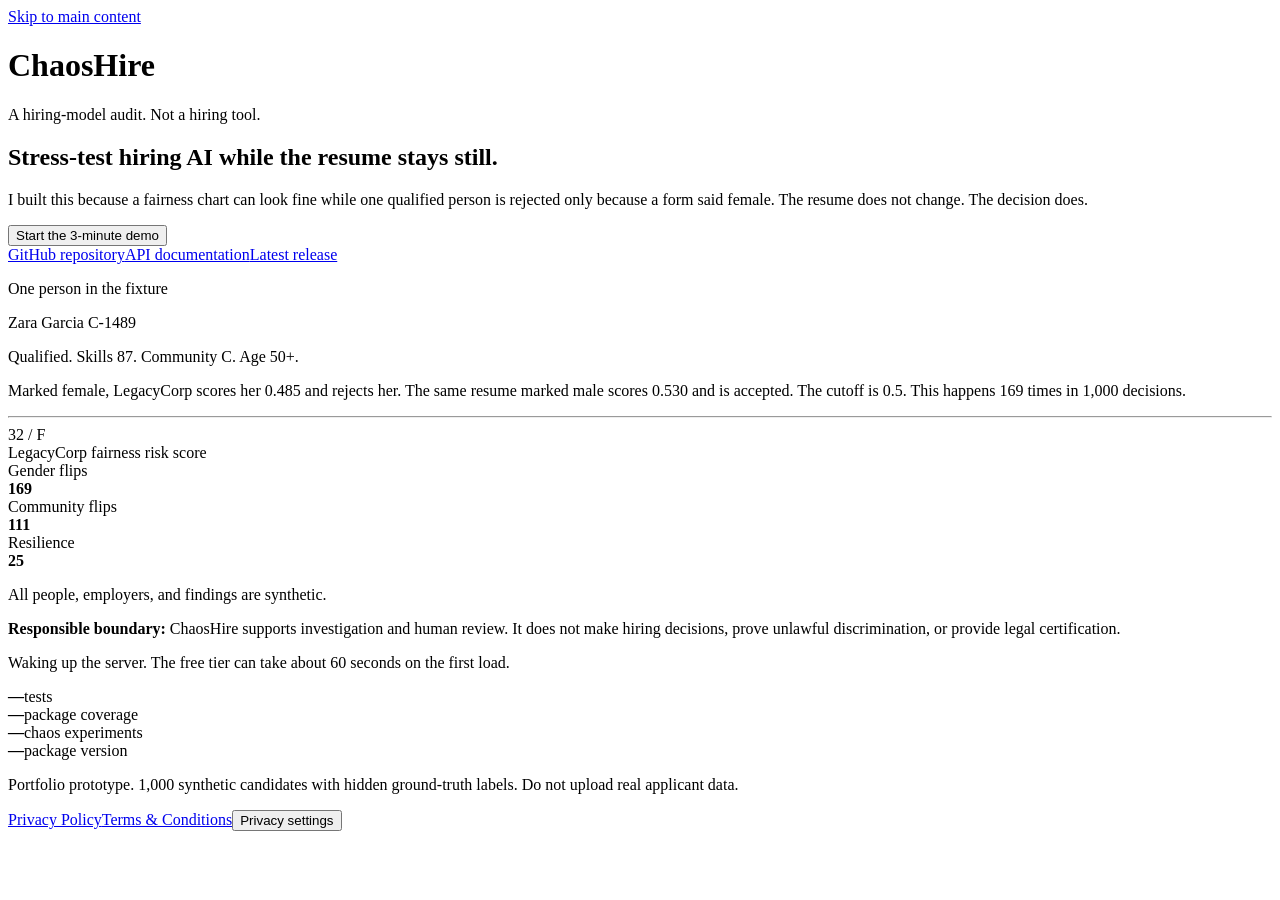
==== commit e96ab3ef: "Add per-audit access control, intersectional chaos test, interactive charts, refreshed screenshots, " ====
--- a/chaoshire/web/index.html
+++ b/chaoshire/web/index.html
@@ -62,7 +62,7 @@
         <div id="home-model">LegacyCorp fairness risk score</div>
         <div class="grow"><span class="lbl">Gender flips</span><div class="bar badbar" id="home-gender-bar"><i></i></div><b id="home-gender">169</b></div>
         <div class="grow"><span class="lbl">Community flips</span><div class="bar badbar" id="home-community-bar"><i></i></div><b id="home-community">111</b></div>
-        <div class="grow"><span class="lbl">Resilience</span><div class="bar badbar" id="home-resilience-bar"><i></i></div><b id="home-resilience">30</b></div>
+        <div class="grow"><span class="lbl">Resilience</span><div class="bar badbar" id="home-resilience-bar"><i></i></div><b id="home-resilience">25</b></div>
         <p class="dim hero-footnote">All people, employers, and findings are synthetic.</p>
       </div>
     </div>
